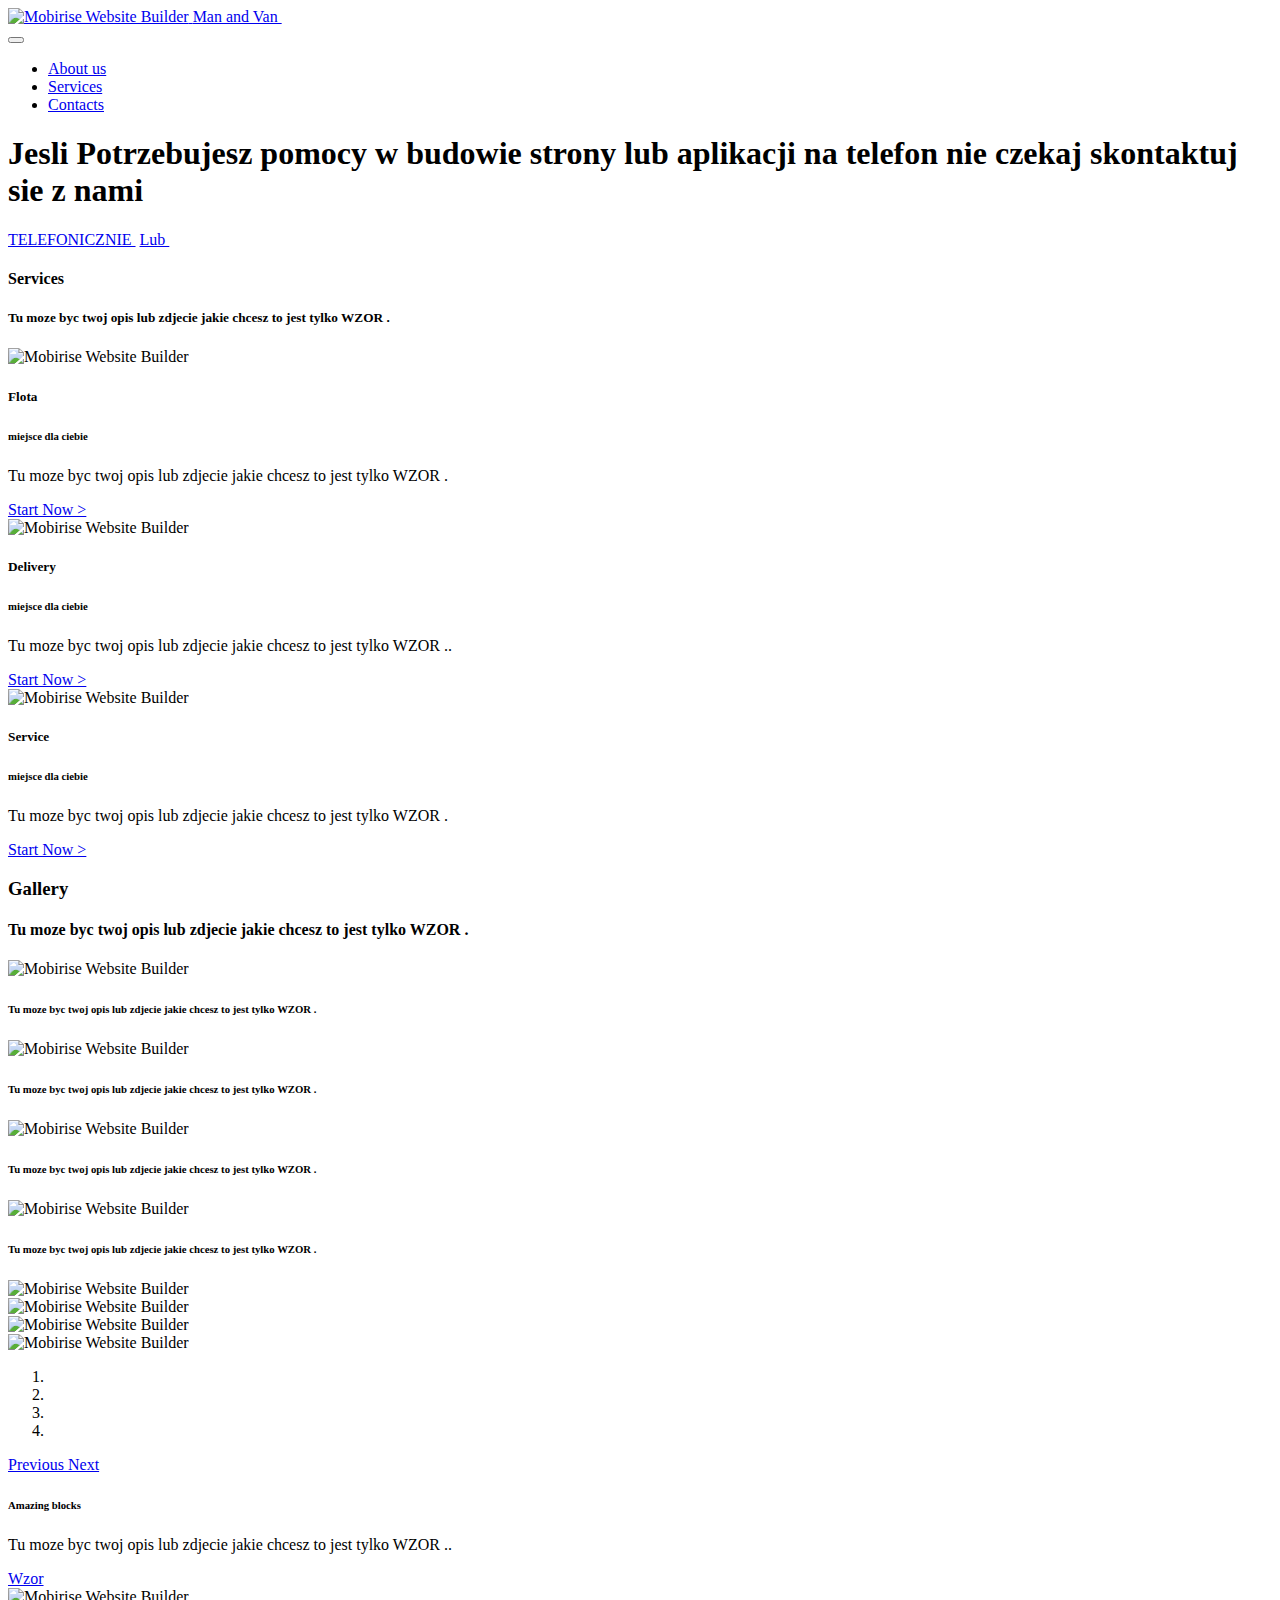
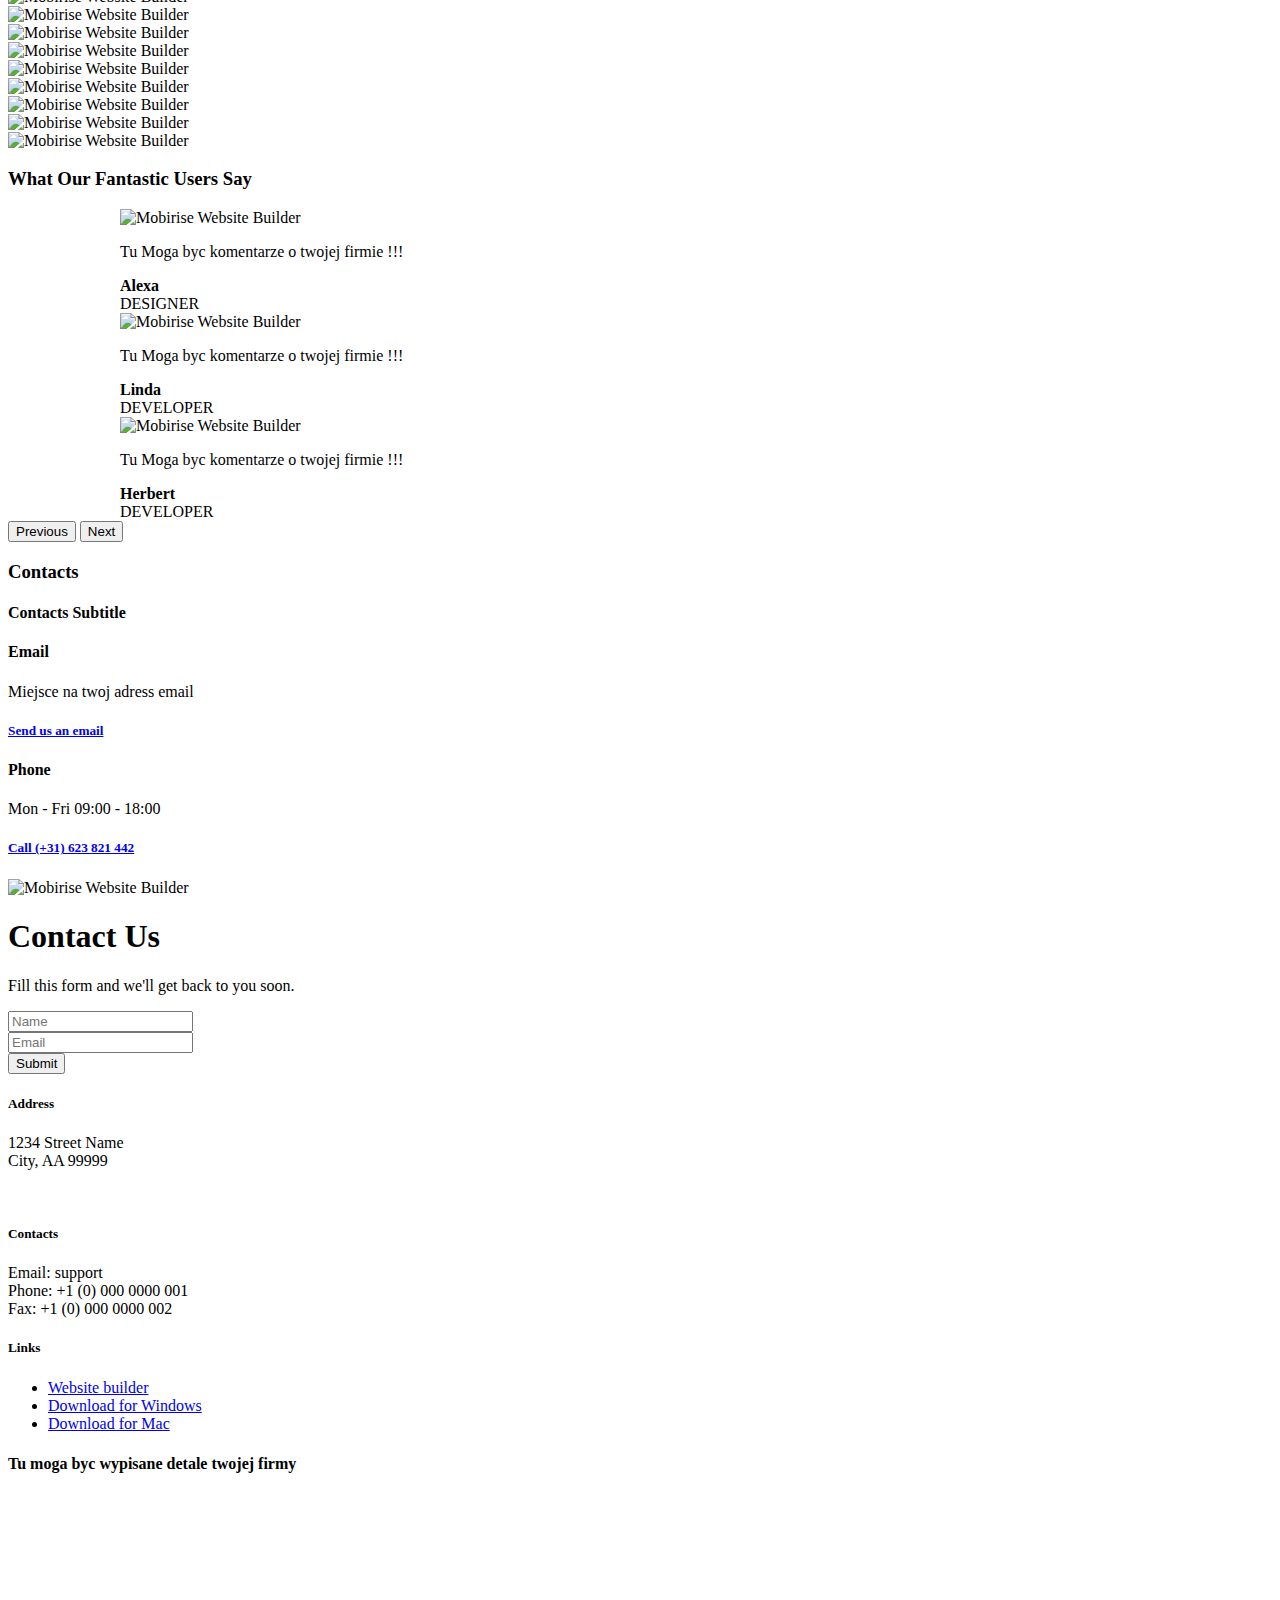
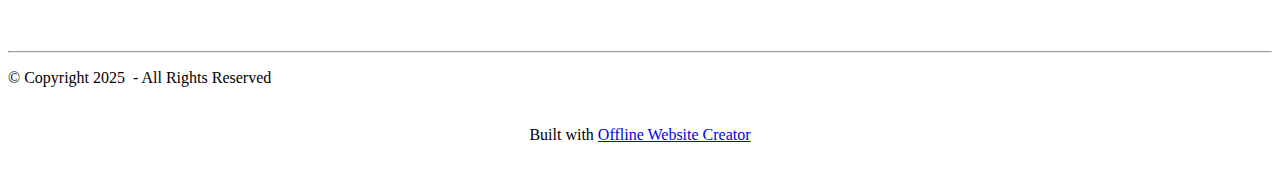
==== index.html @ 04fb3c97 "Add files via upload" ====
<!DOCTYPE html>
<html  >
<head>
  <!-- Site made with Mobirise Website Builder v5.7.12, https://mobirise.com -->
  <meta charset="UTF-8">
  <meta http-equiv="X-UA-Compatible" content="IE=edge">
  <meta name="generator" content="Mobirise v5.7.12, mobirise.com">
  <meta name="viewport" content="width=device-width, initial-scale=1, minimum-scale=1">
  <link rel="shortcut icon" href="assets/images/facet-z-wozkiem-i-boxami.png" type="image/x-icon">
  <meta name="description" content="">
  
  
  <title>Home</title>
  <link rel="stylesheet" href="assets/web/assets/mobirise-icons2/mobirise2.css">
  <link rel="stylesheet" href="assets/bootstrap/css/bootstrap.min.css">
  <link rel="stylesheet" href="assets/bootstrap/css/bootstrap-grid.min.css">
  <link rel="stylesheet" href="assets/bootstrap/css/bootstrap-reboot.min.css">
  <link rel="stylesheet" href="assets/parallax/jarallax.css">
  <link rel="stylesheet" href="assets/dropdown/css/style.css">
  <link rel="stylesheet" href="assets/socicon/css/styles.css">
  <link rel="stylesheet" href="assets/theme/css/style.css">
  <link rel="preload" href="https://fonts.googleapis.com/css2?family=Jost:ital,wght@0,400;0,700;1,400;1,700&display=swap&display=swap" as="style" onload="this.onload=null;this.rel='stylesheet'">
  <noscript><link rel="stylesheet" href="https://fonts.googleapis.com/css2?family=Jost:ital,wght@0,400;0,700;1,400;1,700&display=swap&display=swap"></noscript>
  <link rel="preload" as="style" href="assets/mobirise/css/mbr-additional.css"><link rel="stylesheet" href="assets/mobirise/css/mbr-additional.css" type="text/css">

  
  
  
</head>
<body>
  
  <section data-bs-version="5.1" class="menu menu1 cid-twfiZCXdel" once="menu" id="menu1-0">
    

    <nav class="navbar navbar-dropdown navbar-fixed-top navbar-expand-lg">
        <div class="container">
            <div class="navbar-brand">
                <span class="navbar-logo">
                    <a href="https://mobiri.se">
                        <img src="assets/images/facet-z-wozkiem-i-boxami.png" alt="Mobirise Website Builder" style="height: 3rem;">
                    </a>
                </span>
                <span class="navbar-caption-wrap"><a class="navbar-caption text-black display-7" href="https://mobiri.se">Man and Van&nbsp;</a></span>
            </div>
            <button class="navbar-toggler" type="button" data-toggle="collapse" data-bs-toggle="collapse" data-target="#navbarSupportedContent" data-bs-target="#navbarSupportedContent" aria-controls="navbarNavAltMarkup" aria-expanded="false" aria-label="Toggle navigation">
                <div class="hamburger">
                    <span></span>
                    <span></span>
                    <span></span>
                    <span></span>
                </div>
            </button>
            <div class="collapse navbar-collapse" id="navbarSupportedContent">
                <ul class="navbar-nav nav-dropdown nav-right" data-app-modern-menu="true"><li class="nav-item"><a class="nav-link link text-black text-primary display-4" href="index.html#contacts1-a">
                            About us</a></li>
                    <li class="nav-item"><a class="nav-link link text-black text-primary display-4" href="index.html#contacts1-a">
                            Services</a></li>
                    <li class="nav-item"><a class="nav-link link text-black text-primary display-4" href="index.html#contacts1-a">Contacts</a>
                    </li></ul>
                
                
            </div>
        </div>
    </nav>
</section>

<section data-bs-version="5.1" class="header1 cid-twfjs2cksK mbr-fullscreen mbr-parallax-background" id="header1-2">

    

    
    <div class="mbr-overlay" style="opacity: 0; background-color: rgb(250, 250, 250);"></div>

    <div class="container-fluid">
        <div class="row">
            <div class="col-12 col-lg-6">
                <h1 class="mbr-section-title mbr-fonts-style mb-3 display-1"><strong>Jesli Potrzebujesz pomocy w budowie strony lub aplikacji na telefon nie czekaj skontaktuj sie z nami&nbsp;</strong></h1>
                
                
                <div class="mbr-section-btn mt-3"><a class="btn btn-secondary display-4" href="tel:+31623821442"><span class="socicon socicon-viber mbr-iconfont mbr-iconfont-btn"></span>TELEFONICZNIE&nbsp;</a> <a class="btn btn-secondary display-4" href="https://wa.me/31623821442"><span class="socicon socicon-whatsapp mbr-iconfont mbr-iconfont-btn"></span>Lub&nbsp;</a></div>
            </div>
        </div>
    </div>
</section>

<section data-bs-version="5.1" class="features4 cid-twfFMmiEht" id="features4-3">
    
    <div class="mbr-overlay"></div>
    <div class="container">
        <div class="mbr-section-head">
            <h4 class="mbr-section-title mbr-fonts-style align-center mb-0 display-2">
                <strong>Services</strong></h4>
            <h5 class="mbr-section-subtitle mbr-fonts-style align-center mb-0 mt-2 display-5">Tu moze byc twoj opis lub zdjecie jakie chcesz to jest tylko WZOR .</h5>
        </div>
        <div class="row mt-4">
            <div class="item features-image сol-12 col-md-6 col-lg-4">
                <div class="item-wrapper">
                    <div class="item-img">
                        <img src="assets/images/4-vany.jpg" alt="Mobirise Website Builder" title="">
                    </div>
                    <div class="item-content">
                        <h5 class="item-title mbr-fonts-style display-5"><strong>Flota</strong></h5>
                        <h6 class="item-subtitle mbr-fonts-style mt-1 display-7">miejsce dla ciebie</h6>
                        <p class="mbr-text mbr-fonts-style mt-3 display-7">Tu moze byc twoj opis lub zdjecie jakie chcesz to jest tylko WZOR .</p>
                    </div>
                    <div class="mbr-section-btn item-footer mt-2"><a href="index.html#contacts1-a" class="btn item-btn btn-black display-7" target="_blank">Start Now
                            &gt;</a></div>
                </div>
            </div>
            <div class="item features-image сol-12 col-md-6 col-lg-4">
                <div class="item-wrapper">
                    <div class="item-img">
                        <img src="assets/images/dostarczenie-paczki-do-rak.jpg" alt="Mobirise Website Builder" title="">
                    </div>
                    <div class="item-content">
                        <h5 class="item-title mbr-fonts-style display-5"><strong>Delivery</strong></h5>
                        <h6 class="item-subtitle mbr-fonts-style mt-1 display-7">
                            miejsce dla ciebie&nbsp;</h6>
                        <p class="mbr-text mbr-fonts-style mt-3 display-7">Tu moze byc twoj opis lub zdjecie jakie chcesz to jest tylko WZOR ..</p>
                    </div>
                    <div class="mbr-section-btn item-footer mt-2"><a href="index.html#contacts1-a" class="btn item-btn btn-black display-7" target="_blank">Start Now
                            &gt;</a></div>
                </div>
            </div>
            <div class="item features-image сol-12 col-md-6 col-lg-4">
                <div class="item-wrapper">
                    <div class="item-img">
                        <img src="assets/images/rozladunek-na-paleciaka.jpg" alt="Mobirise Website Builder" title="">
                    </div>
                    <div class="item-content">
                        <h5 class="item-title mbr-fonts-style display-5"><strong>Service</strong></h5>
                        <h6 class="item-subtitle mbr-fonts-style mt-1 display-7">miejsce dla ciebie</h6>
                        <p class="mbr-text mbr-fonts-style mt-3 display-7">Tu moze byc twoj opis lub zdjecie jakie chcesz to jest tylko WZOR .<br></p>
                    </div>
                    <div class="mbr-section-btn item-footer mt-2"><a href="index.html#contacts1-a" class="btn item-btn btn-black display-7" target="_blank">Start Now
                            &gt;</a></div>
                </div>
            </div>

        </div>
    </div>
</section>

<section data-bs-version="5.1" class="gallery5 mbr-gallery cid-twfGd9uKqT" id="gallery5-5">
    

    
    

    <div class="container-fluid">
        <div class="mbr-section-head">
            <h3 class="mbr-section-title mbr-fonts-style align-center m-0 display-2"><strong>Gallery&nbsp;</strong></h3>
            <h4 class="mbr-section-subtitle mbr-fonts-style align-center mb-0 mt-2 display-5">Tu moze byc twoj opis lub zdjecie jakie chcesz to jest tylko WZOR .</h4>
        </div>
        <div class="row mbr-gallery mt-4">
            <div class="col-12 col-md-6 col-lg-3 item gallery-image">
                <div class="item-wrapper" data-toggle="modal" data-bs-toggle="modal" data-target="#twfSeQdJFj-modal" data-bs-target="#twfSeQdJFj-modal">
                    <img class="w-100" src="assets/images/otwarty-van-z-paczkami-kolo-magazynu.jpg" alt="Mobirise Website Builder" data-slide-to="0" data-bs-slide-to="0" data-target="#lb-twfSeQdJFj" data-bs-target="#lb-twfSeQdJFj">
                    <div class="icon-wrapper">
                        <span class="mobi-mbri mobi-mbri-search mbr-iconfont mbr-iconfont-btn"></span>
                    </div>
                </div>
                <h6 class="mbr-item-subtitle mbr-fonts-style align-center mb-2 mt-2 display-7">Tu moze byc twoj opis lub zdjecie jakie chcesz to jest tylko WZOR .</h6>
            </div>
            <div class="col-12 col-md-6 col-lg-3 item gallery-image">
                <div class="item-wrapper" data-toggle="modal" data-bs-toggle="modal" data-target="#twfSeQdJFj-modal" data-bs-target="#twfSeQdJFj-modal">
                    <img class="w-100" src="assets/images/otwarty-van-z-paczkami-kolo-magazynu-2.jpg" alt="Mobirise Website Builder" data-slide-to="1" data-bs-slide-to="1" data-target="#lb-twfSeQdJFj" data-bs-target="#lb-twfSeQdJFj">
                    <div class="icon-wrapper">
                        <span class="mobi-mbri mobi-mbri-search mbr-iconfont mbr-iconfont-btn"></span>
                    </div>
                </div>
                <h6 class="mbr-item-subtitle mbr-fonts-style align-center mb-2 mt-2 display-7">Tu moze byc twoj opis lub zdjecie jakie chcesz to jest tylko WZOR .</h6>
            </div>
            <div class="col-12 col-md-6 col-lg-3 item gallery-image">
                <div class="item-wrapper" data-toggle="modal" data-bs-toggle="modal" data-target="#twfSeQdJFj-modal" data-bs-target="#twfSeQdJFj-modal">
                    <img class="w-100" src="assets/images/wyladunek-sofy.jpg" alt="Mobirise Website Builder" data-slide-to="2" data-bs-slide-to="2" data-target="#lb-twfSeQdJFj" data-bs-target="#lb-twfSeQdJFj">
                    <div class="icon-wrapper">
                        <span class="mobi-mbri mobi-mbri-search mbr-iconfont mbr-iconfont-btn"></span>
                    </div>
                </div>
                <h6 class="mbr-item-subtitle mbr-fonts-style align-center mb-2 mt-2 display-7">Tu moze byc twoj opis lub zdjecie jakie chcesz to jest tylko WZOR .</h6>
            </div>
            <div class="col-12 col-md-6 col-lg-3 item gallery-image">
                <div class="item-wrapper" data-toggle="modal" data-bs-toggle="modal" data-target="#twfSeQdJFj-modal" data-bs-target="#twfSeQdJFj-modal">
                    <img class="w-100" src="assets/images/dostarczenie-paczki-do-rak.jpg" alt="Mobirise Website Builder" data-slide-to="3" data-bs-slide-to="3" data-target="#lb-twfSeQdJFj" data-bs-target="#lb-twfSeQdJFj">
                    <div class="icon-wrapper">
                        <span class="mobi-mbri mobi-mbri-search mbr-iconfont mbr-iconfont-btn"></span>
                    </div>
                </div>
                <h6 class="mbr-item-subtitle mbr-fonts-style align-center mb-2 mt-2 display-7">Tu moze byc twoj opis lub zdjecie jakie chcesz to jest tylko WZOR .</h6>
            </div>
        </div>

        <div class="modal mbr-slider" tabindex="-1" role="dialog" aria-hidden="true" id="twfSeQdJFj-modal">
            <div class="modal-dialog" role="document">
                <div class="modal-content">
                    <div class="modal-body">
                        <div class="carousel slide" id="lb-twfSeQdJFj" data-interval="5000" data-bs-interval="5000">
                            <div class="carousel-inner">
                                <div class="carousel-item active">
                                    <img class="d-block w-100" src="assets/images/otwarty-van-z-paczkami-kolo-magazynu.jpg" alt="Mobirise Website Builder">
                                </div>
                                <div class="carousel-item">
                                    <img class="d-block w-100" src="assets/images/otwarty-van-z-paczkami-kolo-magazynu-2.jpg" alt="Mobirise Website Builder">
                                </div>
                                <div class="carousel-item">
                                    <img class="d-block w-100" src="assets/images/wyladunek-sofy.jpg" alt="Mobirise Website Builder">
                                </div>
                                <div class="carousel-item">
                                    <img class="d-block w-100" src="assets/images/dostarczenie-paczki-do-rak.jpg" alt="Mobirise Website Builder">
                                </div>
                            </div>
                            <ol class="carousel-indicators">
                                <li data-slide-to="0" data-bs-slide-to="0" class="active" data-target="#lb-twfSeQdJFj" data-bs-target="#lb-twfSeQdJFj"></li>
                                <li data-slide-to="1" data-bs-slide-to="1" data-target="#lb-twfSeQdJFj" data-bs-target="#lb-twfSeQdJFj"></li>
                                <li data-slide-to="2" data-bs-slide-to="2" data-target="#lb-twfSeQdJFj" data-bs-target="#lb-twfSeQdJFj"></li>
                                <li data-slide-to="3" data-bs-slide-to="3" data-target="#lb-twfSeQdJFj" data-bs-target="#lb-twfSeQdJFj"></li>
                            </ol>
                            <a role="button" href="" class="close" data-dismiss="modal" data-bs-dismiss="modal" aria-label="Close">
                            </a>
                            <a class="carousel-control-prev carousel-control" role="button" data-slide="prev" data-bs-slide="prev" href="#lb-twfSeQdJFj">
                                <span class="mobi-mbri mobi-mbri-arrow-prev" aria-hidden="true"></span>
                                <span class="sr-only visually-hidden">Previous</span>
                            </a>
                            <a class="carousel-control-next carousel-control" role="button" data-slide="next" data-bs-slide="next" href="#lb-twfSeQdJFj">
                                <span class="mobi-mbri mobi-mbri-arrow-next" aria-hidden="true"></span>
                                <span class="sr-only visually-hidden">Next</span>
                            </a>
                        </div>
                    </div>
                </div>
            </div>
        </div>
    </div>
</section>

<section data-bs-version="5.1" class="features15 cid-twfFRcAMV0" id="features16-4">

    

    
    
    <div class="container">
        <div class="content-wrapper">
            <div class="row align-items-center">
                <div class="col-12 col-lg">
                    <div class="text-wrapper">
                        <h6 class="card-title mbr-fonts-style display-2">
                            <strong>Amazing blocks</strong>
                        </h6>
                        <p class="mbr-text mbr-fonts-style mb-4 display-4">
                            Tu moze byc twoj opis lub zdjecie jakie chcesz to jest tylko WZOR ..</p>
                        <div class="mbr-section-btn mt-3"><a class="btn btn-warning display-4" href="index.html#contacts1-a">Wzor</a></div>
                    </div>
                </div>
                <div class="col-12 col-lg-6">
                    <div class="image-wrapper">
                        <img src="assets/images/sprinter-rozmyty-w-miescie.jpg" alt="Mobirise Website Builder">
                    </div>
                </div>
            </div>
        </div>
    </div>
</section>

<section data-bs-version="5.1" class="clients1 cid-twfGldMhqk" id="clients1-7">
    
    <div class="images-container container">
        <div class="mbr-section-head">
            
            
            
        </div>
        <div class="row justify-content-center mt-4">
            <div class="col-md-3 card">
                <img src="assets/images/1.png" alt="Mobirise Website Builder">
            </div>
            <div class="col-md-3 card">
                <img src="assets/images/2.png" alt="Mobirise Website Builder">
            </div>
            <div class="col-md-3 card">
                <img src="assets/images/3.png" alt="Mobirise Website Builder">
            </div>
            <div class="col-md-3 card">
                <img src="assets/images/4.png" alt="Mobirise Website Builder">
            </div>
            <div class="col-md-3 card">
                <img src="assets/images/2.png" alt="Mobirise Website Builder">
            </div>
            <div class="col-md-3 card">
                <img src="assets/images/3.png" alt="Mobirise Website Builder">
            </div>
            <div class="col-md-3 card">
                <img src="assets/images/4.png" alt="Mobirise Website Builder">
            </div>
            <div class="col-md-3 card">
                <img src="assets/images/5.png" alt="Mobirise Website Builder">
            </div>
        </div>
    </div>
</section>

<section data-bs-version="5.1" class="people5 mbr-embla cid-twfGj9cIYi" id="people5-6">

    

    
    

    <div class="position-relative text-center">
        <h3 class="mb-4 mbr-fonts-style display-2">
            <strong>What Our Fantastic Users Say</strong>
        </h3>

        <div class="embla" data-skip-snaps="true" data-align="center" data-auto-play-interval="5" data-draggable="true">
            <div class="embla__viewport container-fluid">
                <div class="embla__container">
                    <div class="embla__slide slider-image item" style="margin-left: 7rem; margin-right: 7rem;">
                        <div class="user">
                            <div class="user_image">
                                <div class="item-wrapper position-relative">
                                    <img src="assets/images/team3.jpg" alt="Mobirise Website Builder">
                                </div>
                            </div>
                            <div class="user_text mb-4">
                                <p class="mbr-fonts-style display-7">Tu Moga byc komentarze o twojej firmie !!!&nbsp;</p>
                            </div>
                            <div class="user_name mbr-fonts-style mb-2 display-7">
                                <strong>Alexa</strong>
                            </div>
                            <div class="user_desk mbr-fonts-style display-7">
                                DESIGNER
                            </div>
                        </div>
                    </div>
                    <div class="embla__slide slider-image item" style="margin-left: 7rem; margin-right: 7rem;">
                        <div class="user">
                            <div class="user_image">
                                <div class="item-wrapper position-relative">
                                    <img src="assets/images/team2.jpg" alt="Mobirise Website Builder">
                                </div>
                            </div>
                            <div class="user_text mb-4">
                                <p class="mbr-fonts-style display-7">
                                    Tu Moga byc komentarze o twojej firmie !!!
                                </p>
                            </div>
                            <div class="user_name mbr-fonts-style mb-2 display-7">
                                <strong>Linda</strong>
                            </div>
                            <div class="user_desk mbr-fonts-style display-7">
                                DEVELOPER
                            </div>
                        </div>
                    </div>
                    <div class="embla__slide slider-image item" style="margin-left: 7rem; margin-right: 7rem;">
                        <div class="user">
                            <div class="user_image">
                                <div class="item-wrapper position-relative">
                                    <img src="assets/images/team1.jpg" alt="Mobirise Website Builder">
                                </div>
                            </div>
                            <div class="user_text mb-4">
                                <p class="mbr-fonts-style display-7">
                                    Tu Moga byc komentarze o twojej firmie !!!
                                </p>
                            </div>
                            <div class="user_name mbr-fonts-style mb-2 display-7">
                                <strong>Herbert</strong>
                            </div>
                            <div class="user_desk mbr-fonts-style display-7">
                                DEVELOPER
                            </div>
                        </div>
                    </div>
                </div>
            </div>
            <button class="embla__button embla__button--prev">
                <span class="mobi-mbri mobi-mbri-arrow-prev mbr-iconfont" aria-hidden="true"></span>
                <span class="sr-only visually-hidden visually-hidden">Previous</span>
            </button>
            <button class="embla__button embla__button--next">
                <span class="mobi-mbri mobi-mbri-arrow-next mbr-iconfont" aria-hidden="true"></span>
                <span class="sr-only visually-hidden visually-hidden">Next</span>
            </button>
        </div>
    </div>
</section>

<section data-bs-version="5.1" class="contacts1 cid-twfGC4MImz" id="contacts1-a">

    

    
    
    <div class="container">
        <div class="mbr-section-head">
            <h3 class="mbr-section-title mbr-fonts-style align-center mb-0 display-2">
                <strong>Contacts</strong>
            </h3>
            <h4 class="mbr-section-subtitle mbr-fonts-style align-center mb-0 mt-2 display-5">
                Contacts Subtitle
            </h4>
        </div>
        <div class="row justify-content-center mt-4">
            <div class="card col-12 col-lg-6">
                <div class="card-wrapper">
                    <div class="card-box align-center">
                        <div class="image-wrapper">
                            <span class="mbr-iconfont mobi-mbri-letter mobi-mbri"></span>
                        </div>
                        <h4 class="card-title mbr-fonts-style mb-2 display-2">
                            <strong>Email</strong>
                        </h4>
                        <p class="mbr-text mbr-fonts-style mb-2 display-4">Miejsce na twoj adress email&nbsp;</p>
                        <h5 class="link mbr-fonts-style display-7"><a href="mailto:aktone@poczta.fm" class="text-primary">Send us an
                                email</a>
                        </h5>
                    </div>
                </div>
            </div>
            <div class="card col-12 col-lg-6">
                <div class="card-wrapper">
                    <div class="card-box align-center">
                        <div class="image-wrapper">
                            <span class="mbr-iconfont mobi-mbri-mobile-2 mobi-mbri"></span>
                        </div>
                        <h4 class="card-title mbr-fonts-style align-center mb-2 display-2">
                            <strong>Phone</strong>
                        </h4>
                        <p class="mbr-text mbr-fonts-style mb-2 display-4">
                            Mon - Fri 09:00 - 18:00</p>
                        <h5 class="link mbr-black mbr-fonts-style display-7">
                            <a href="tel:+12345678910" class="text-primary">Call (+31) 623 821 442</a></h5>
                    </div>
                </div>
            </div>
        </div>
    </div>
</section>

<section data-bs-version="5.1" class="form3 cid-twfGKyiHZ5" id="form3-c">

    

    

    <div class="container-fluid">
        <div class="row justify-content-center">
            <div class="col-lg-7 col-12">
                <div class="image-wrapper">
                    <img class="w-100" src="assets/images/deal.jpg" alt="Mobirise Website Builder">
                </div>
            </div>
            <div class="col-lg-3 offset-lg-1 mbr-form" data-form-type="formoid">
                <form action="https://mobirise.eu/" method="POST" class="mbr-form form-with-styler" data-form-title="Form Name"><input type="hidden" name="email" data-form-email="true" value="5UWzPcBP24b8Ou2cBtz9YV/w9tDZNeToMRqPASiaLyA5r10EmU5Zp0rQwFI2UThSh1EJcjm3uBvjCu9i3UXmWMUWDhxN7q0c3rnufVZuz3ksRvj7rt4Lpfb3hJrjiGLZ">
                    <div class="row">
                        <div hidden="hidden" data-form-alert="" class="alert alert-success col-12">Thanks for filling out the form!</div>
                        <div hidden="hidden" data-form-alert-danger="" class="alert alert-danger col-12">
                            Oops...! some problem!
                        </div>
                    </div>
                    <div class="dragArea row">
                        <div class="col-lg-12 col-md-12 col-sm-12">
                            <h1 class="mbr-section-title mb-4 display-2">
                                <strong>Contact Us</strong>
                            </h1>
                        </div>
                        <div class="col-lg-12 col-md-12 col-sm-12">
                            <p class="mbr-text mbr-fonts-style mb-4 display-7">Fill this form and we'll get back to you
                                soon.</p>
                        </div>
                        <div data-for="name" class="col-lg-12 col-md col-sm-12 form-group mb-3">
                            <input type="text" name="name" placeholder="Name" data-form-field="name" class="form-control" value="" id="name-form3-c">
                        </div>
                        <div class="col-lg-12 col-md col-sm-12 form-group mb-3" data-for="email">
                            <input type="email" name="email" placeholder="Email" data-form-field="email" class="form-control" value="" id="email-form3-c">
                        </div>
                        <div class="col-md-auto col-12 mbr-section-btn"><button type="submit" class="btn btn-black display-4">Submit</button></div>
                    </div>
                </form>
            </div>
            <div class="offset-lg-1"></div>
        </div>
    </div>
</section>

<section data-bs-version="5.1" class="footer6 cid-twfGDroxyE" once="footers" id="footer6-b">

    

    

    <div class="container">
        <div class="row content mbr-white">
            <div class="col-12 col-md-3 mbr-fonts-style display-7">
                <h5 class="mbr-section-subtitle mbr-fonts-style mb-2 display-7">
                    <strong>Address</strong>
                </h5>
                <p class="mbr-text mbr-fonts-style display-7">
                    1234 Street Name <br>
                    City, AA 99999
                </p> <br>
                <h5 class="mbr-section-subtitle mbr-fonts-style mb-2 mt-4 display-7">
                    <strong>Contacts</strong>
                </h5>
                <p class="mbr-text mbr-fonts-style mb-4 display-7">
                    Email: support<br>
                    Phone: +1 (0) 000 0000 001 <br>
                    Fax: +1 (0) 000 0000 002
                </p>
            </div>
            <div class="col-12 col-md-3 mbr-fonts-style display-7">
                <h5 class="mbr-section-subtitle mbr-fonts-style mb-2 display-7">
                    <strong>Links</strong>
                </h5>
                <ul class="list mbr-fonts-style mb-4 display-4">
                    <li class="mbr-text item-wrap">
                        <a class="text-primary" href="index.html#contacts1-a">Website builder</a>
                    </li>
                    <li class="mbr-text item-wrap">
                        <a class="text-primary" href="index.html#contacts1-a">Download for Windows</a>
                    </li>
                    <li class="mbr-text item-wrap">
                        <a class="text-primary" href="index.html#contacts1-a">Download for Mac</a>
                    </li>
                </ul>
                <h5 class="mbr-section-subtitle mbr-fonts-style mb-2 mt-5 display-7"></h5>
                <p class="mbr-text mbr-fonts-style mb-4 display-7"><strong>Tu moga byc wypisane detale twojej firmy&nbsp;</strong></p>
            </div>
            <div class="col-12 col-md-6">
                <div class="google-map"><iframe frameborder="0" style="border:0" src="https://www.google.com/maps/embed/v1/place?key=AIzaSyDk89J4FSunMF33ruMVWJaJht_Ro0kvoXs&amp;q=350 5th Ave, New York, NY 10118" allowfullscreen=""></iframe></div>
            </div>
            <div class="col-md-6">
                <div class="social-list align-left">
                    <div class="soc-item">
                        <a href="https://twitter.com/mobirise" target="_blank">
                            <span class="socicon-twitter socicon mbr-iconfont mbr-iconfont-social"></span>
                        </a>
                    </div>
                    <div class="soc-item">
                        <a href="https://www.facebook.com/pages/Mobirise/1616226671953247" target="_blank">
                            <span class="socicon-facebook socicon mbr-iconfont mbr-iconfont-social"></span>
                        </a>
                    </div>
                    <div class="soc-item">
                        <a href="https://www.youtube.com/c/mobirise" target="_blank">
                            <span class="socicon-youtube socicon mbr-iconfont mbr-iconfont-social"></span>
                        </a>
                    </div>
                    <div class="soc-item">
                        <a href="https://instagram.com/mobirise" target="_blank">
                            <span class="socicon-instagram socicon mbr-iconfont mbr-iconfont-social"></span>
                        </a>
                    </div>
                    <div class="soc-item">
                        <a href="https://plus.google.com/u/0/+Mobirise" target="_blank">
                            <span class="socicon-googleplus socicon mbr-iconfont mbr-iconfont-social"></span>
                        </a>
                    </div>
                    <div class="soc-item">
                        <a href="https://www.behance.net/Mobirise" target="_blank">
                            <span class="socicon-behance socicon mbr-iconfont mbr-iconfont-social"></span>
                        </a>
                    </div>
                </div>
            </div>
        </div>
        <div class="footer-lower">
            <div class="media-container-row">
                <div class="col-sm-12">
                    <hr>
                </div>
            </div>
            <div class="col-sm-12 copyright pl-0">
                <p class="mbr-text mbr-fonts-style mbr-white display-7">
                    © Copyright 2025&nbsp; - All Rights Reserved
                </p>
            </div>
        </div>
    </div>
</section><section class="display-7" style="padding: 0;align-items: center;justify-content: center;flex-wrap: wrap;    align-content: center;display: flex;position: relative;height: 4rem;"><a href="https://mobiri.se/2953950" style="flex: 1 1;height: 4rem;position: absolute;width: 100%;z-index: 1;"><img alt="" style="height: 4rem;" src="[data-uri]"></a><p style="margin: 0;text-align: center;" class="display-7">Built with &#8204;</p><a style="z-index:1" href="https://mobirise.com/offline-website-builder.html">Offline Website Creator</a></section><script src="assets/bootstrap/js/bootstrap.bundle.min.js"></script>  <script src="assets/parallax/jarallax.js"></script>  <script src="assets/smoothscroll/smooth-scroll.js"></script>  <script src="assets/ytplayer/index.js"></script>  <script src="assets/dropdown/js/navbar-dropdown.js"></script>  <script src="assets/embla/embla.min.js"></script>  <script src="assets/embla/script.js"></script>  <script src="assets/theme/js/script.js"></script>  <script src="assets/formoid/formoid.min.js"></script>  
  
  
</body>
</html>
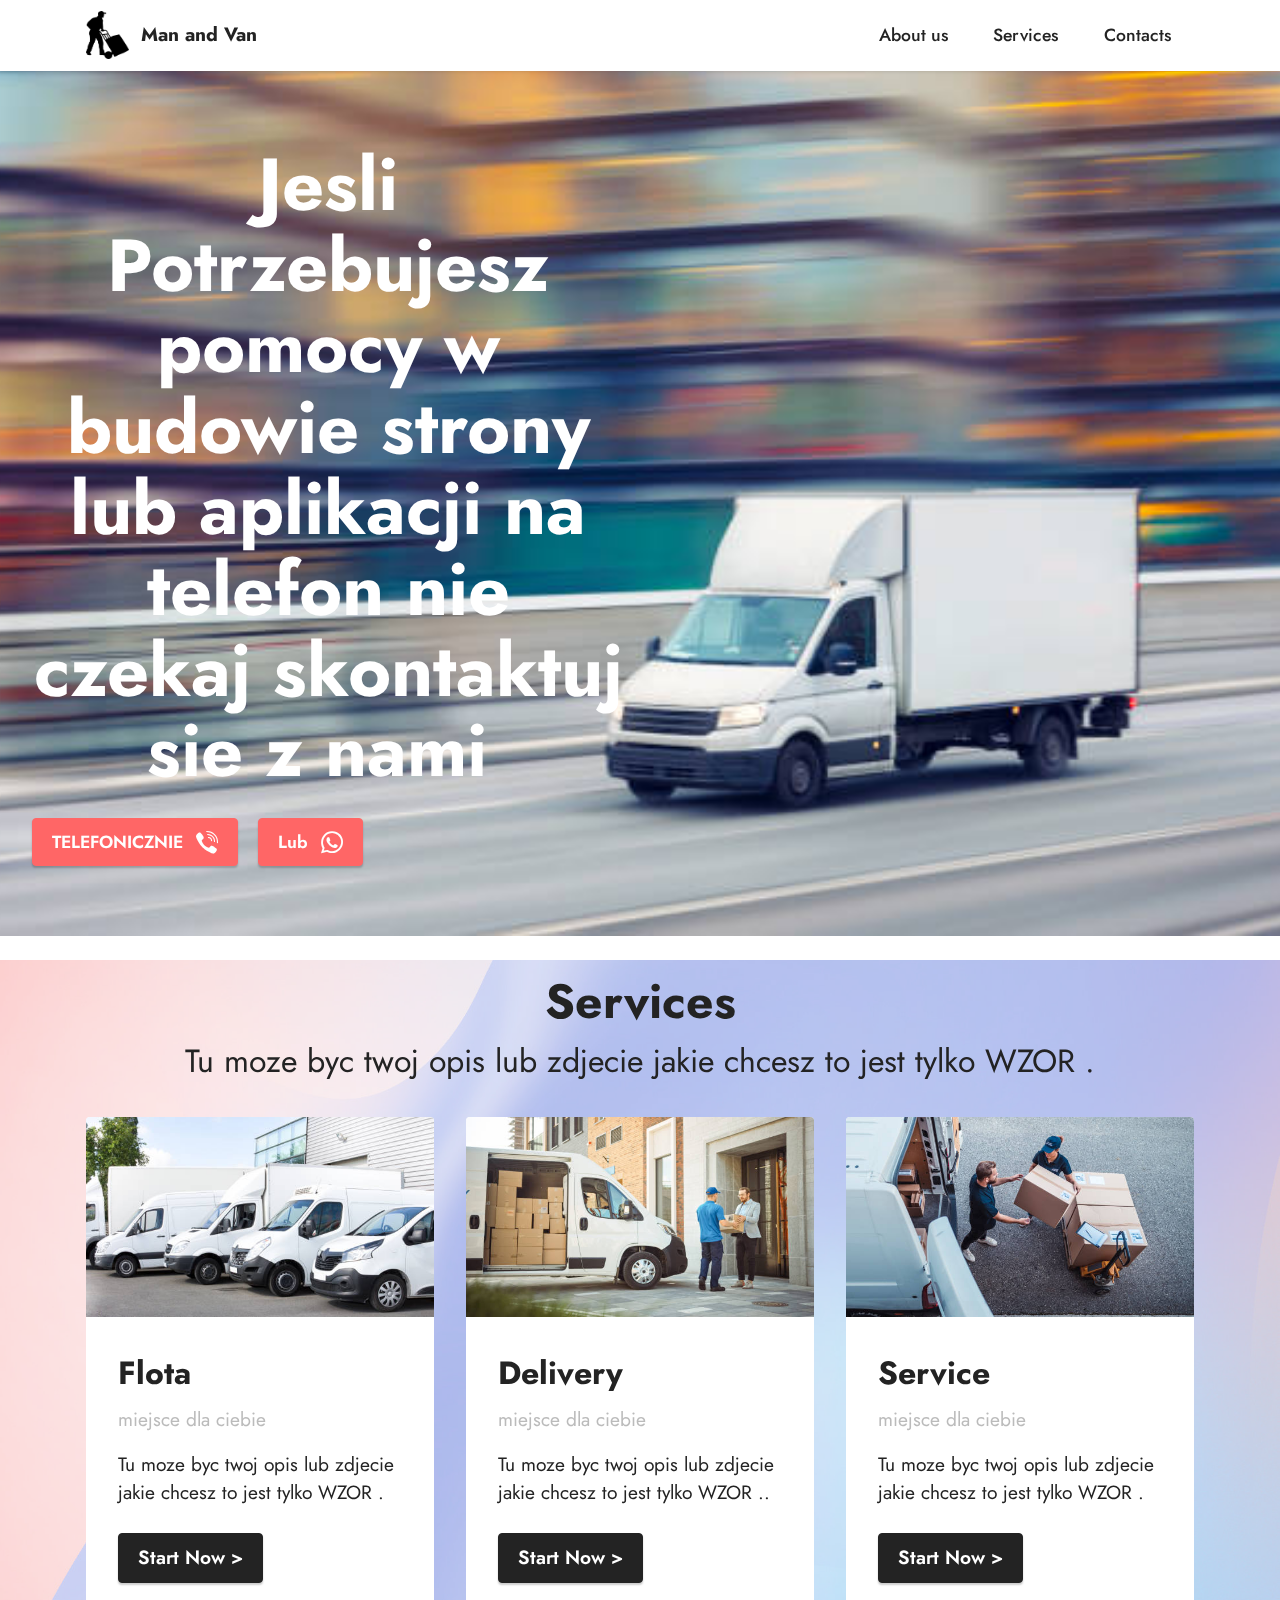
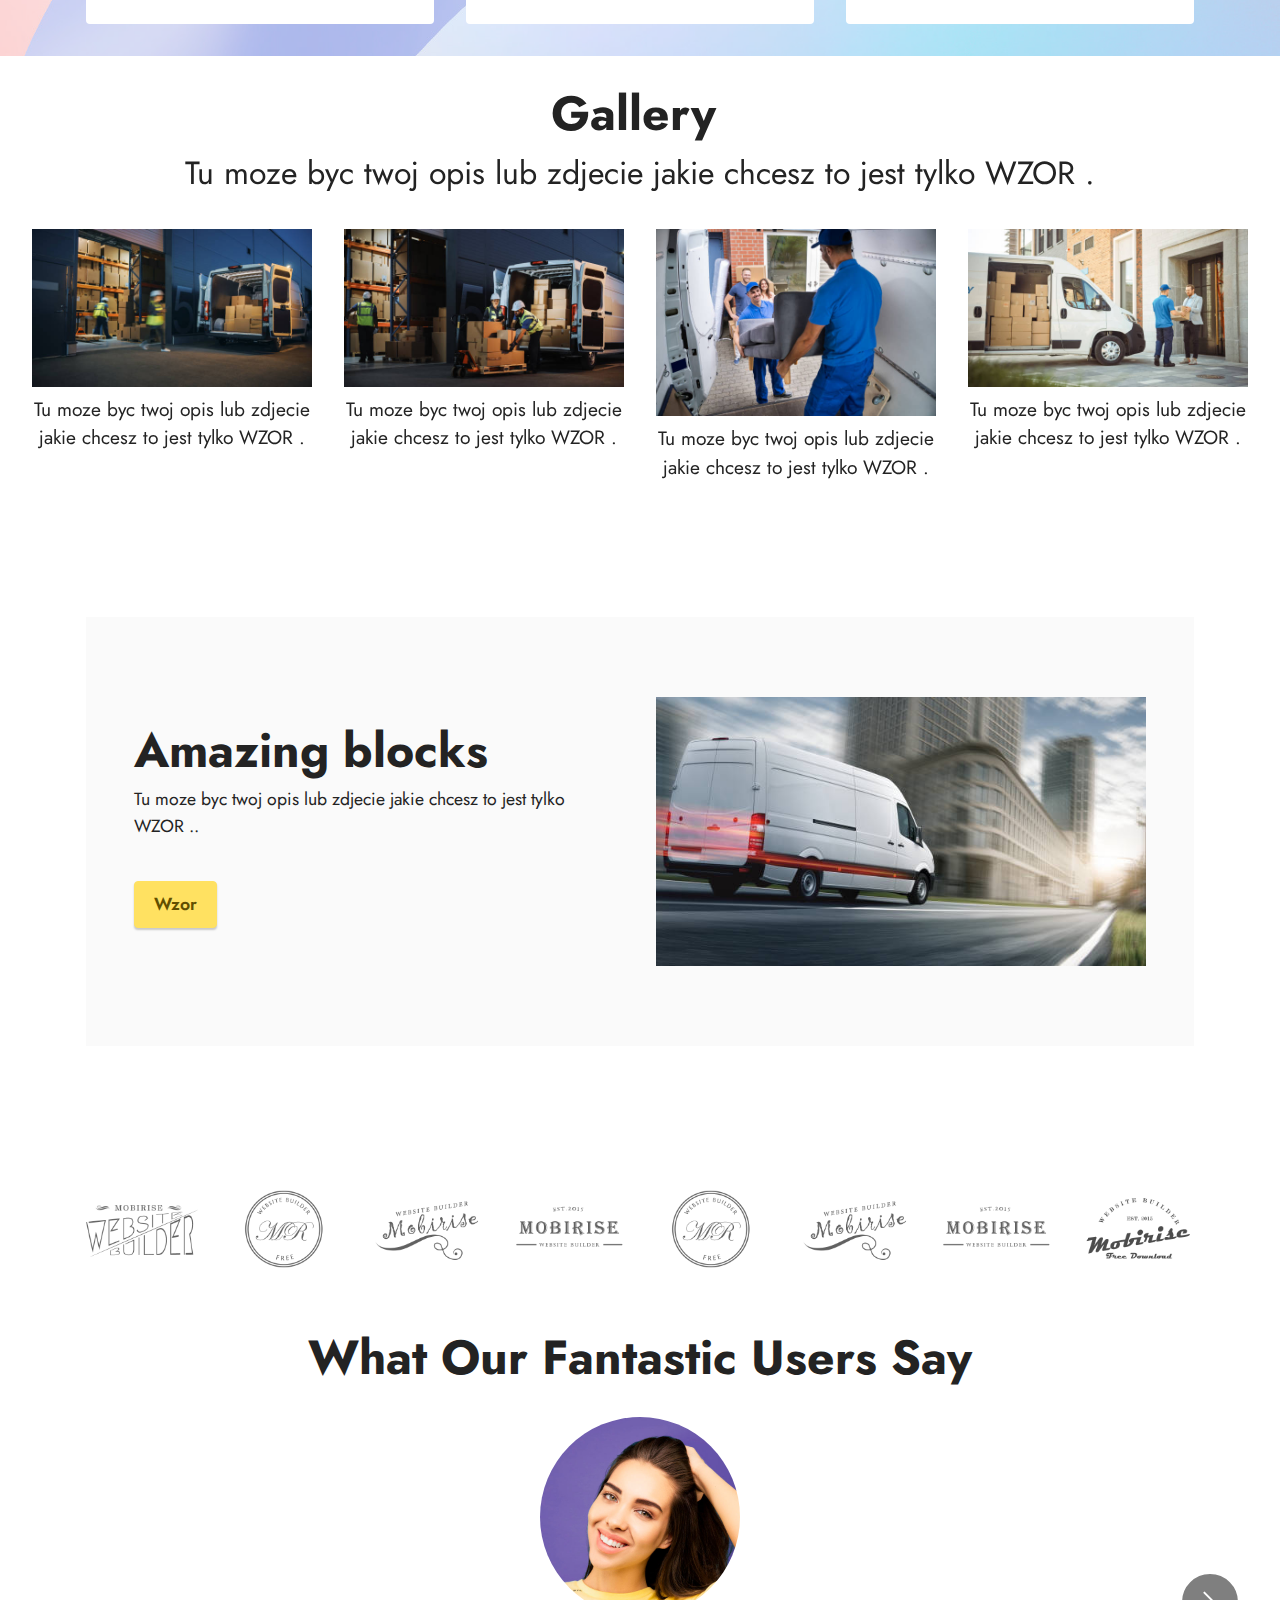
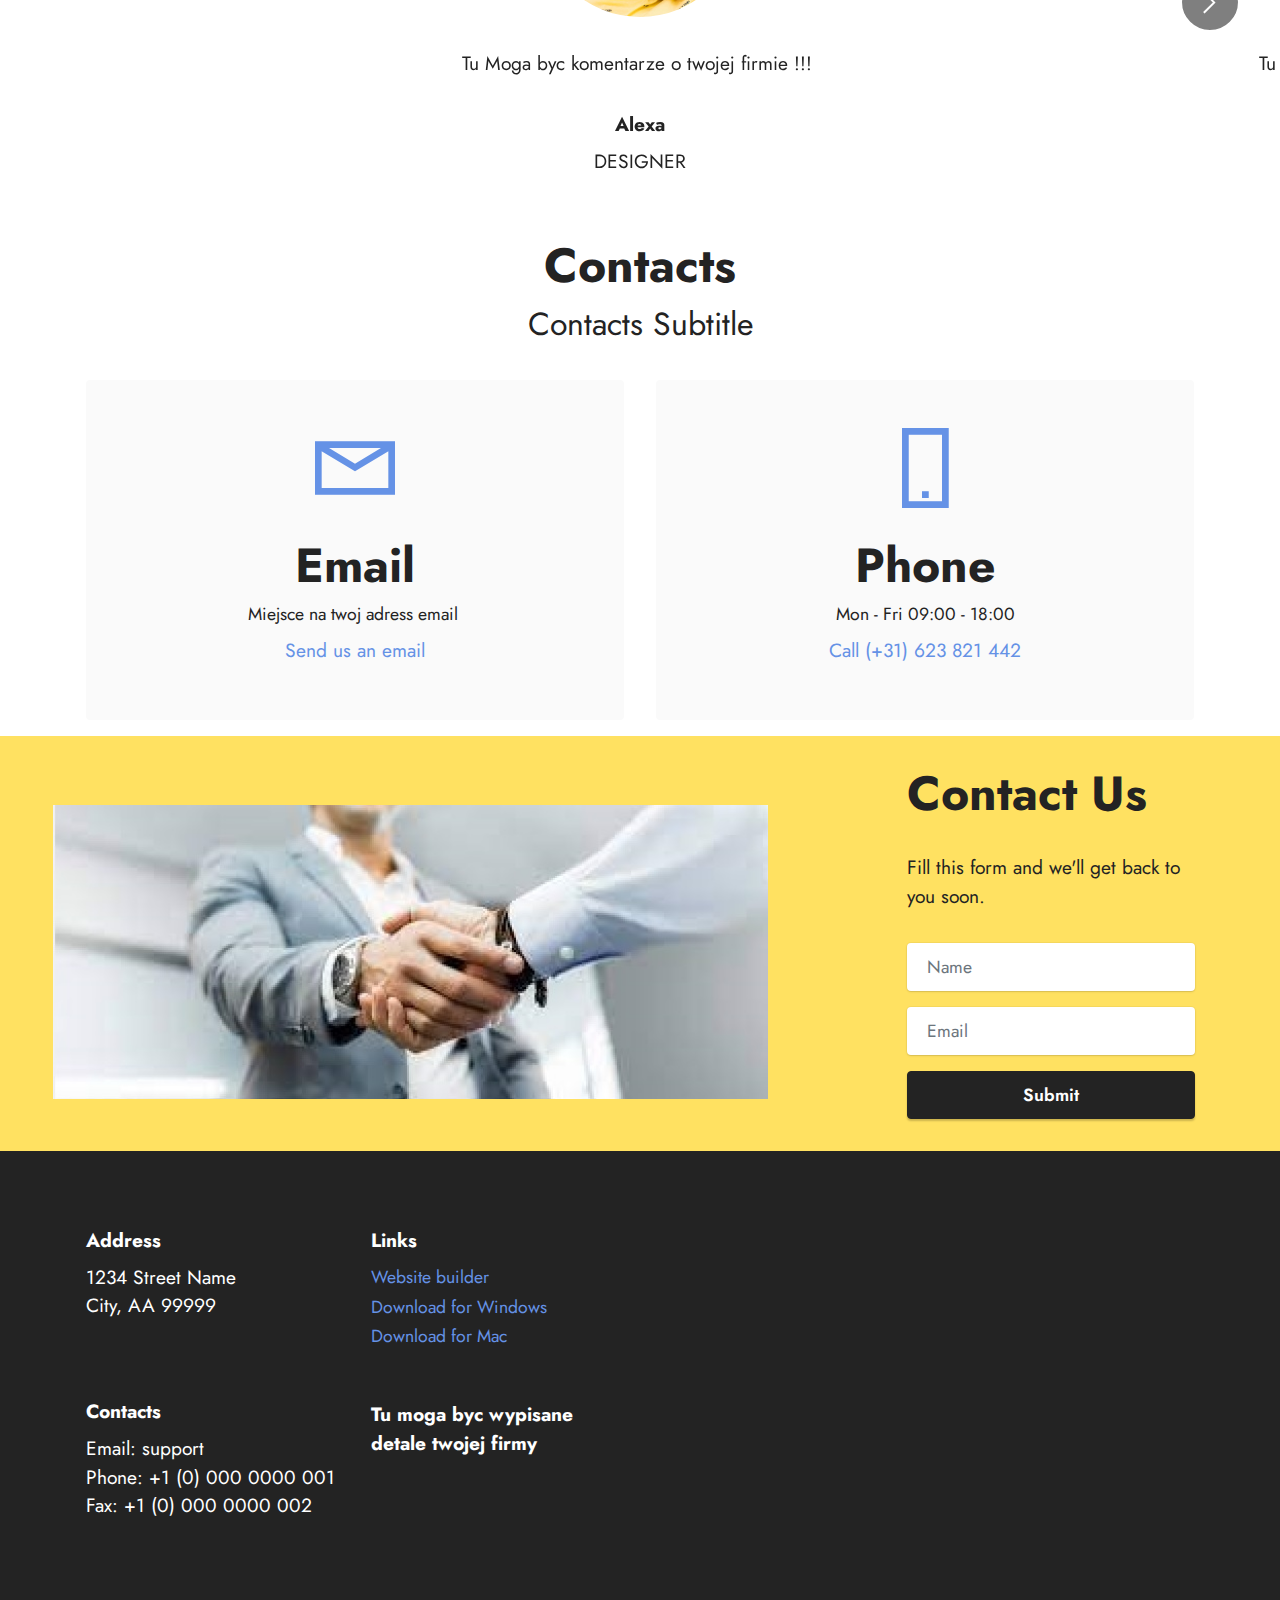
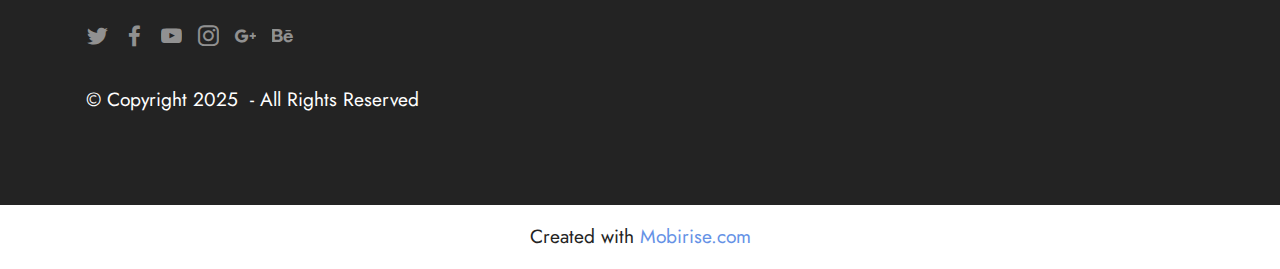
==== commit f1324cf1: "Add files via upload" ====
--- a/index.html
+++ b/index.html
@@ -154,8 +154,8 @@
         </div>
         <div class="row mbr-gallery mt-4">
             <div class="col-12 col-md-6 col-lg-3 item gallery-image">
-                <div class="item-wrapper" data-toggle="modal" data-bs-toggle="modal" data-target="#twfSeQdJFj-modal" data-bs-target="#twfSeQdJFj-modal">
-                    <img class="w-100" src="assets/images/otwarty-van-z-paczkami-kolo-magazynu.jpg" alt="Mobirise Website Builder" data-slide-to="0" data-bs-slide-to="0" data-target="#lb-twfSeQdJFj" data-bs-target="#lb-twfSeQdJFj">
+                <div class="item-wrapper" data-toggle="modal" data-bs-toggle="modal" data-target="#twfVYgYKeZ-modal" data-bs-target="#twfVYgYKeZ-modal">
+                    <img class="w-100" src="assets/images/otwarty-van-z-paczkami-kolo-magazynu.jpg" alt="Mobirise Website Builder" data-slide-to="0" data-bs-slide-to="0" data-target="#lb-twfVYgYKeZ" data-bs-target="#lb-twfVYgYKeZ">
                     <div class="icon-wrapper">
                         <span class="mobi-mbri mobi-mbri-search mbr-iconfont mbr-iconfont-btn"></span>
                     </div>
@@ -163,8 +163,8 @@
                 <h6 class="mbr-item-subtitle mbr-fonts-style align-center mb-2 mt-2 display-7">Tu moze byc twoj opis lub zdjecie jakie chcesz to jest tylko WZOR .</h6>
             </div>
             <div class="col-12 col-md-6 col-lg-3 item gallery-image">
-                <div class="item-wrapper" data-toggle="modal" data-bs-toggle="modal" data-target="#twfSeQdJFj-modal" data-bs-target="#twfSeQdJFj-modal">
-                    <img class="w-100" src="assets/images/otwarty-van-z-paczkami-kolo-magazynu-2.jpg" alt="Mobirise Website Builder" data-slide-to="1" data-bs-slide-to="1" data-target="#lb-twfSeQdJFj" data-bs-target="#lb-twfSeQdJFj">
+                <div class="item-wrapper" data-toggle="modal" data-bs-toggle="modal" data-target="#twfVYgYKeZ-modal" data-bs-target="#twfVYgYKeZ-modal">
+                    <img class="w-100" src="assets/images/otwarty-van-z-paczkami-kolo-magazynu-2.jpg" alt="Mobirise Website Builder" data-slide-to="1" data-bs-slide-to="1" data-target="#lb-twfVYgYKeZ" data-bs-target="#lb-twfVYgYKeZ">
                     <div class="icon-wrapper">
                         <span class="mobi-mbri mobi-mbri-search mbr-iconfont mbr-iconfont-btn"></span>
                     </div>
@@ -172,8 +172,8 @@
                 <h6 class="mbr-item-subtitle mbr-fonts-style align-center mb-2 mt-2 display-7">Tu moze byc twoj opis lub zdjecie jakie chcesz to jest tylko WZOR .</h6>
             </div>
             <div class="col-12 col-md-6 col-lg-3 item gallery-image">
-                <div class="item-wrapper" data-toggle="modal" data-bs-toggle="modal" data-target="#twfSeQdJFj-modal" data-bs-target="#twfSeQdJFj-modal">
-                    <img class="w-100" src="assets/images/wyladunek-sofy.jpg" alt="Mobirise Website Builder" data-slide-to="2" data-bs-slide-to="2" data-target="#lb-twfSeQdJFj" data-bs-target="#lb-twfSeQdJFj">
+                <div class="item-wrapper" data-toggle="modal" data-bs-toggle="modal" data-target="#twfVYgYKeZ-modal" data-bs-target="#twfVYgYKeZ-modal">
+                    <img class="w-100" src="assets/images/wyladunek-sofy.jpg" alt="Mobirise Website Builder" data-slide-to="2" data-bs-slide-to="2" data-target="#lb-twfVYgYKeZ" data-bs-target="#lb-twfVYgYKeZ">
                     <div class="icon-wrapper">
                         <span class="mobi-mbri mobi-mbri-search mbr-iconfont mbr-iconfont-btn"></span>
                     </div>
@@ -181,8 +181,8 @@
                 <h6 class="mbr-item-subtitle mbr-fonts-style align-center mb-2 mt-2 display-7">Tu moze byc twoj opis lub zdjecie jakie chcesz to jest tylko WZOR .</h6>
             </div>
             <div class="col-12 col-md-6 col-lg-3 item gallery-image">
-                <div class="item-wrapper" data-toggle="modal" data-bs-toggle="modal" data-target="#twfSeQdJFj-modal" data-bs-target="#twfSeQdJFj-modal">
-                    <img class="w-100" src="assets/images/dostarczenie-paczki-do-rak.jpg" alt="Mobirise Website Builder" data-slide-to="3" data-bs-slide-to="3" data-target="#lb-twfSeQdJFj" data-bs-target="#lb-twfSeQdJFj">
+                <div class="item-wrapper" data-toggle="modal" data-bs-toggle="modal" data-target="#twfVYgYKeZ-modal" data-bs-target="#twfVYgYKeZ-modal">
+                    <img class="w-100" src="assets/images/dostarczenie-paczki-do-rak.jpg" alt="Mobirise Website Builder" data-slide-to="3" data-bs-slide-to="3" data-target="#lb-twfVYgYKeZ" data-bs-target="#lb-twfVYgYKeZ">
                     <div class="icon-wrapper">
                         <span class="mobi-mbri mobi-mbri-search mbr-iconfont mbr-iconfont-btn"></span>
                     </div>
@@ -191,11 +191,11 @@
             </div>
         </div>
 
-        <div class="modal mbr-slider" tabindex="-1" role="dialog" aria-hidden="true" id="twfSeQdJFj-modal">
+        <div class="modal mbr-slider" tabindex="-1" role="dialog" aria-hidden="true" id="twfVYgYKeZ-modal">
             <div class="modal-dialog" role="document">
                 <div class="modal-content">
                     <div class="modal-body">
-                        <div class="carousel slide" id="lb-twfSeQdJFj" data-interval="5000" data-bs-interval="5000">
+                        <div class="carousel slide" id="lb-twfVYgYKeZ" data-interval="5000" data-bs-interval="5000">
                             <div class="carousel-inner">
                                 <div class="carousel-item active">
                                     <img class="d-block w-100" src="assets/images/otwarty-van-z-paczkami-kolo-magazynu.jpg" alt="Mobirise Website Builder">
@@ -211,18 +211,18 @@
                                 </div>
                             </div>
                             <ol class="carousel-indicators">
-                                <li data-slide-to="0" data-bs-slide-to="0" class="active" data-target="#lb-twfSeQdJFj" data-bs-target="#lb-twfSeQdJFj"></li>
-                                <li data-slide-to="1" data-bs-slide-to="1" data-target="#lb-twfSeQdJFj" data-bs-target="#lb-twfSeQdJFj"></li>
-                                <li data-slide-to="2" data-bs-slide-to="2" data-target="#lb-twfSeQdJFj" data-bs-target="#lb-twfSeQdJFj"></li>
-                                <li data-slide-to="3" data-bs-slide-to="3" data-target="#lb-twfSeQdJFj" data-bs-target="#lb-twfSeQdJFj"></li>
+                                <li data-slide-to="0" data-bs-slide-to="0" class="active" data-target="#lb-twfVYgYKeZ" data-bs-target="#lb-twfVYgYKeZ"></li>
+                                <li data-slide-to="1" data-bs-slide-to="1" data-target="#lb-twfVYgYKeZ" data-bs-target="#lb-twfVYgYKeZ"></li>
+                                <li data-slide-to="2" data-bs-slide-to="2" data-target="#lb-twfVYgYKeZ" data-bs-target="#lb-twfVYgYKeZ"></li>
+                                <li data-slide-to="3" data-bs-slide-to="3" data-target="#lb-twfVYgYKeZ" data-bs-target="#lb-twfVYgYKeZ"></li>
                             </ol>
                             <a role="button" href="" class="close" data-dismiss="modal" data-bs-dismiss="modal" aria-label="Close">
                             </a>
-                            <a class="carousel-control-prev carousel-control" role="button" data-slide="prev" data-bs-slide="prev" href="#lb-twfSeQdJFj">
+                            <a class="carousel-control-prev carousel-control" role="button" data-slide="prev" data-bs-slide="prev" href="#lb-twfVYgYKeZ">
                                 <span class="mobi-mbri mobi-mbri-arrow-prev" aria-hidden="true"></span>
                                 <span class="sr-only visually-hidden">Previous</span>
                             </a>
-                            <a class="carousel-control-next carousel-control" role="button" data-slide="next" data-bs-slide="next" href="#lb-twfSeQdJFj">
+                            <a class="carousel-control-next carousel-control" role="button" data-slide="next" data-bs-slide="next" href="#lb-twfVYgYKeZ">
                                 <span class="mobi-mbri mobi-mbri-arrow-next" aria-hidden="true"></span>
                                 <span class="sr-only visually-hidden">Next</span>
                             </a>
@@ -453,7 +453,7 @@
                 </div>
             </div>
             <div class="col-lg-3 offset-lg-1 mbr-form" data-form-type="formoid">
-                <form action="https://mobirise.eu/" method="POST" class="mbr-form form-with-styler" data-form-title="Form Name"><input type="hidden" name="email" data-form-email="true" value="5UWzPcBP24b8Ou2cBtz9YV/w9tDZNeToMRqPASiaLyA5r10EmU5Zp0rQwFI2UThSh1EJcjm3uBvjCu9i3UXmWMUWDhxN7q0c3rnufVZuz3ksRvj7rt4Lpfb3hJrjiGLZ">
+                <form action="https://mobirise.eu/" method="POST" class="mbr-form form-with-styler" data-form-title="Form Name"><input type="hidden" name="email" data-form-email="true" value="Lfnh44OyFcsNMaD1NDBvJknSoILrKmkFozA41iMPfIn/9kJF5+ipyJuTEijLyDqtPx5bDU/skSgbsV/95HSxLJkZyk/T/EPT59ghHFj2eYucjnM7Oi+qT3JwAv83IKhd">
                     <div class="row">
                         <div hidden="hidden" data-form-alert="" class="alert alert-success col-12">Thanks for filling out the form!</div>
                         <div hidden="hidden" data-form-alert-danger="" class="alert alert-danger col-12">
@@ -529,7 +529,7 @@
                 <p class="mbr-text mbr-fonts-style mb-4 display-7"><strong>Tu moga byc wypisane detale twojej firmy&nbsp;</strong></p>
             </div>
             <div class="col-12 col-md-6">
-                <div class="google-map"><iframe frameborder="0" style="border:0" src="https://www.google.com/maps/embed/v1/place?key=AIzaSyDk89J4FSunMF33ruMVWJaJht_Ro0kvoXs&amp;q=350 5th Ave, New York, NY 10118" allowfullscreen=""></iframe></div>
+                <div class="google-map"><iframe frameborder="0" style="border:0" src="https://www.google.com/maps/embed/v1/place?key=AIzaSyCZI5F_k6S1k46ujh0SNrapM89f7mJxd30&amp;q=350 5th Ave, New York, NY 10118" allowfullscreen=""></iframe></div>
             </div>
             <div class="col-md-6">
                 <div class="social-list align-left">
@@ -579,7 +579,7 @@
             </div>
         </div>
     </div>
-</section><section class="display-7" style="padding: 0;align-items: center;justify-content: center;flex-wrap: wrap;    align-content: center;display: flex;position: relative;height: 4rem;"><a href="https://mobiri.se/2953950" style="flex: 1 1;height: 4rem;position: absolute;width: 100%;z-index: 1;"><img alt="" style="height: 4rem;" src="[data-uri]"></a><p style="margin: 0;text-align: center;" class="display-7">Built with &#8204;</p><a style="z-index:1" href="https://mobirise.com/offline-website-builder.html">Offline Website Creator</a></section><script src="assets/bootstrap/js/bootstrap.bundle.min.js"></script>  <script src="assets/parallax/jarallax.js"></script>  <script src="assets/smoothscroll/smooth-scroll.js"></script>  <script src="assets/ytplayer/index.js"></script>  <script src="assets/dropdown/js/navbar-dropdown.js"></script>  <script src="assets/embla/embla.min.js"></script>  <script src="assets/embla/script.js"></script>  <script src="assets/theme/js/script.js"></script>  <script src="assets/formoid/formoid.min.js"></script>  
+</section><section class="display-7" style="padding: 0;align-items: center;justify-content: center;flex-wrap: wrap;    align-content: center;display: flex;position: relative;height: 4rem;"><a href="https://mobiri.se/2953950" style="flex: 1 1;height: 4rem;position: absolute;width: 100%;z-index: 1;"><img alt="" style="height: 4rem;" src="[data-uri]"></a><p style="margin: 0;text-align: center;" class="display-7">Created with &#8204;</p><a style="z-index:1" href="https://mobirise.com">Mobirise.com </a></section><script src="assets/bootstrap/js/bootstrap.bundle.min.js"></script>  <script src="assets/parallax/jarallax.js"></script>  <script src="assets/smoothscroll/smooth-scroll.js"></script>  <script src="assets/ytplayer/index.js"></script>  <script src="assets/dropdown/js/navbar-dropdown.js"></script>  <script src="assets/embla/embla.min.js"></script>  <script src="assets/embla/script.js"></script>  <script src="assets/theme/js/script.js"></script>  <script src="assets/formoid/formoid.min.js"></script>  
   
   
 </body>
--- a/assets/web/assets/mobirise-icons2/mobirise2.css
+++ b/assets/web/assets/mobirise-icons2/mobirise2.css
@@ -0,0 +1,498 @@
+@font-face {
+  font-family: 'Moririse2';
+  font-display: swap;
+  src:  url('mobirise2.eot?f2bix4');
+  src:  url('mobirise2.eot?f2bix4#iefix') format('embedded-opentype'),
+    url('mobirise2.ttf?f2bix4') format('truetype'),
+    url('mobirise2.woff?f2bix4') format('woff'),
+    url('mobirise2.svg?f2bix4#mobirise2') format('svg');
+  font-weight: normal;
+  font-style: normal;
+}
+
+[class^="mobi-"], [class*=" mobi-"] {
+  /* use !important to prevent issues with browser extensions that change fonts */
+  font-family: 'Moririse2' !important;
+  speak: none;
+  font-style: normal;
+  font-weight: normal;
+  font-variant: normal;
+  text-transform: none;
+  line-height: 1;
+
+  /* Better Font Rendering =========== */
+  -webkit-font-smoothing: antialiased;
+  -moz-osx-font-smoothing: grayscale;
+}
+
+.mobi-mbri-add-submenu:before {
+  content: "\e900";
+}
+.mobi-mbri-alert:before {
+  content: "\e901";
+}
+.mobi-mbri-align-center:before {
+  content: "\e902";
+}
+.mobi-mbri-align-justify:before {
+  content: "\e903";
+}
+.mobi-mbri-align-left:before {
+  content: "\e904";
+}
+.mobi-mbri-align-right:before {
+  content: "\e905";
+}
+.mobi-mbri-android:before {
+  content: "\e906";
+}
+.mobi-mbri-apple:before {
+  content: "\e907";
+}
+.mobi-mbri-arrow-down:before {
+  content: "\e908";
+}
+.mobi-mbri-arrow-next:before {
+  content: "\e909";
+}
+.mobi-mbri-arrow-prev:before {
+  content: "\e90a";
+}
+.mobi-mbri-arrow-up:before {
+  content: "\e90b";
+}
+.mobi-mbri-bold:before {
+  content: "\e90c";
+}
+.mobi-mbri-bookmark:before {
+  content: "\e90d";
+}
+.mobi-mbri-bootstrap:before {
+  content: "\e90e";
+}
+.mobi-mbri-briefcase:before {
+  content: "\e90f";
+}
+.mobi-mbri-browse:before {
+  content: "\e910";
+}
+.mobi-mbri-bulleted-list:before {
+  content: "\e911";
+}
+.mobi-mbri-calendar:before {
+  content: "\e912";
+}
+.mobi-mbri-camera:before {
+  content: "\e913";
+}
+.mobi-mbri-cart-add:before {
+  content: "\e914";
+}
+.mobi-mbri-cart-full:before {
+  content: "\e915";
+}
+.mobi-mbri-cash:before {
+  content: "\e916";
+}
+.mobi-mbri-change-style:before {
+  content: "\e917";
+}
+.mobi-mbri-chat:before {
+  content: "\e918";
+}
+.mobi-mbri-clock:before {
+  content: "\e919";
+}
+.mobi-mbri-close:before {
+  content: "\e91a";
+}
+.mobi-mbri-cloud:before {
+  content: "\e91b";
+}
+.mobi-mbri-code:before {
+  content: "\e91c";
+}
+.mobi-mbri-contact-form:before {
+  content: "\e91d";
+}
+.mobi-mbri-credit-card:before {
+  content: "\e91e";
+}
+.mobi-mbri-cursor-click:before {
+  content: "\e91f";
+}
+.mobi-mbri-cust-feedback:before {
+  content: "\e920";
+}
+.mobi-mbri-database:before {
+  content: "\e921";
+}
+.mobi-mbri-delivery:before {
+  content: "\e922";
+}
+.mobi-mbri-desktop:before {
+  content: "\e923";
+}
+.mobi-mbri-devices:before {
+  content: "\e924";
+}
+.mobi-mbri-down:before {
+  content: "\e925";
+}
+.mobi-mbri-download-2:before {
+  content: "\e926";
+}
+.mobi-mbri-download:before {
+  content: "\e927";
+}
+.mobi-mbri-drag-n-drop-2:before {
+  content: "\e928";
+}
+.mobi-mbri-drag-n-drop:before {
+  content: "\e929";
+}
+.mobi-mbri-edit-2:before {
+  content: "\e92a";
+}
+.mobi-mbri-edit:before {
+  content: "\e92b";
+}
+.mobi-mbri-error:before {
+  content: "\e92c";
+}
+.mobi-mbri-extension:before {
+  content: "\e92d";
+}
+.mobi-mbri-features:before {
+  content: "\e92e";
+}
+.mobi-mbri-file:before {
+  content: "\e92f";
+}
+.mobi-mbri-flag:before {
+  content: "\e930";
+}
+.mobi-mbri-folder:before {
+  content: "\e931";
+}
+.mobi-mbri-gift:before {
+  content: "\e932";
+}
+.mobi-mbri-github:before {
+  content: "\e933";
+}
+.mobi-mbri-globe-2:before {
+  content: "\e934";
+}
+.mobi-mbri-globe:before {
+  content: "\e935";
+}
+.mobi-mbri-growing-chart:before {
+  content: "\e936";
+}
+.mobi-mbri-hearth:before {
+  content: "\e937";
+}
+.mobi-mbri-help:before {
+  content: "\e938";
+}
+.mobi-mbri-home:before {
+  content: "\e939";
+}
+.mobi-mbri-hot-cup:before {
+  content: "\e93a";
+}
+.mobi-mbri-idea:before {
+  content: "\e93b";
+}
+.mobi-mbri-image-gallery:before {
+  content: "\e93c";
+}
+.mobi-mbri-image-slider:before {
+  content: "\e93d";
+}
+.mobi-mbri-info:before {
+  content: "\e93e";
+}
+.mobi-mbri-italic:before {
+  content: "\e93f";
+}
+.mobi-mbri-key:before {
+  content: "\e940";
+}
+.mobi-mbri-laptop:before {
+  content: "\e941";
+}
+.mobi-mbri-layers:before {
+  content: "\e942";
+}
+.mobi-mbri-left-right:before {
+  content: "\e943";
+}
+.mobi-mbri-left:before {
+  content: "\e944";
+}
+.mobi-mbri-letter:before {
+  content: "\e945";
+}
+.mobi-mbri-like:before {
+  content: "\e946";
+}
+.mobi-mbri-link:before {
+  content: "\e947";
+}
+.mobi-mbri-lock:before {
+  content: "\e948";
+}
+.mobi-mbri-login:before {
+  content: "\e949";
+}
+.mobi-mbri-logout:before {
+  content: "\e94a";
+}
+.mobi-mbri-magic-stick:before {
+  content: "\e94b";
+}
+.mobi-mbri-map-pin:before {
+  content: "\e94c";
+}
+.mobi-mbri-menu:before {
+  content: "\e94d";
+}
+.mobi-mbri-mobile-2:before {
+  content: "\e94e";
+}
+.mobi-mbri-mobile-horizontal:before {
+  content: "\e94f";
+}
+.mobi-mbri-mobile:before {
+  content: "\e950";
+}
+.mobi-mbri-mobirise:before {
+  content: "\e951";
+}
+.mobi-mbri-more-horizontal:before {
+  content: "\e952";
+}
+.mobi-mbri-more-vertical:before {
+  content: "\e953";
+}
+.mobi-mbri-music:before {
+  content: "\e954";
+}
+.mobi-mbri-new-file:before {
+  content: "\e955";
+}
+.mobi-mbri-numbered-list:before {
+  content: "\e956";
+}
+.mobi-mbri-opened-folder:before {
+  content: "\e957";
+}
+.mobi-mbri-pages:before {
+  content: "\e958";
+}
+.mobi-mbri-paper-plane:before {
+  content: "\e959";
+}
+.mobi-mbri-paperclip:before {
+  content: "\e95a";
+}
+.mobi-mbri-phone:before {
+  content: "\e95b";
+}
+.mobi-mbri-photo:before {
+  content: "\e95c";
+}
+.mobi-mbri-photos:before {
+  content: "\e95d";
+}
+.mobi-mbri-pin:before {
+  content: "\e95e";
+}
+.mobi-mbri-play:before {
+  content: "\e95f";
+}
+.mobi-mbri-plus:before {
+  content: "\e960";
+}
+.mobi-mbri-preview:before {
+  content: "\e961";
+}
+.mobi-mbri-print:before {
+  content: "\e962";
+}
+.mobi-mbri-protect:before {
+  content: "\e963";
+}
+.mobi-mbri-question:before {
+  content: "\e964";
+}
+.mobi-mbri-quote-left:before {
+  content: "\e965";
+}
+.mobi-mbri-quote-right:before {
+  content: "\e966";
+}
+.mobi-mbri-redo:before {
+  content: "\e967";
+}
+.mobi-mbri-refresh:before {
+  content: "\e968";
+}
+.mobi-mbri-responsive-2:before {
+  content: "\e969";
+}
+.mobi-mbri-responsive:before {
+  content: "\e96a";
+}
+.mobi-mbri-right:before {
+  content: "\e96b";
+}
+.mobi-mbri-rocket:before {
+  content: "\e96c";
+}
+.mobi-mbri-sad-face:before {
+  content: "\e96d";
+}
+.mobi-mbri-sale:before {
+  content: "\e96e";
+}
+.mobi-mbri-save:before {
+  content: "\e96f";
+}
+.mobi-mbri-search:before {
+  content: "\e970";
+}
+.mobi-mbri-setting-2:before {
+  content: "\e971";
+}
+.mobi-mbri-setting-3:before {
+  content: "\e972";
+}
+.mobi-mbri-setting:before {
+  content: "\e973";
+}
+.mobi-mbri-share:before {
+  content: "\e974";
+}
+.mobi-mbri-shopping-bag:before {
+  content: "\e975";
+}
+.mobi-mbri-shopping-basket:before {
+  content: "\e976";
+}
+.mobi-mbri-shopping-cart:before {
+  content: "\e977";
+}
+.mobi-mbri-sites:before {
+  content: "\e978";
+}
+.mobi-mbri-smile-face:before {
+  content: "\e979";
+}
+.mobi-mbri-speed:before {
+  content: "\e97a";
+}
+.mobi-mbri-star:before {
+  content: "\e97b";
+}
+.mobi-mbri-success:before {
+  content: "\e97c";
+}
+.mobi-mbri-sun:before {
+  content: "\e97d";
+}
+.mobi-mbri-sun2:before {
+  content: "\e97e";
+}
+.mobi-mbri-tablet-vertical:before {
+  content: "\e97f";
+}
+.mobi-mbri-tablet:before {
+  content: "\e980";
+}
+.mobi-mbri-target:before {
+  content: "\e981";
+}
+.mobi-mbri-timer:before {
+  content: "\e982";
+}
+.mobi-mbri-to-ftp:before {
+  content: "\e983";
+}
+.mobi-mbri-to-local-drive:before {
+  content: "\e984";
+}
+.mobi-mbri-touch-swipe:before {
+  content: "\e985";
+}
+.mobi-mbri-touch:before {
+  content: "\e986";
+}
+.mobi-mbri-trash:before {
+  content: "\e987";
+}
+.mobi-mbri-underline:before {
+  content: "\e988";
+}
+.mobi-mbri-undo:before {
+  content: "\e989";
+}
+.mobi-mbri-unlink:before {
+  content: "\e98a";
+}
+.mobi-mbri-unlock:before {
+  content: "\e98b";
+}
+.mobi-mbri-up-down:before {
+  content: "\e98c";
+}
+.mobi-mbri-up:before {
+  content: "\e98d";
+}
+.mobi-mbri-update:before {
+  content: "\e98e";
+}
+.mobi-mbri-upload-2:before {
+  content: "\e98f";
+}
+.mobi-mbri-upload:before {
+  content: "\e990";
+}
+.mobi-mbri-user-2:before {
+  content: "\e991";
+}
+.mobi-mbri-user:before {
+  content: "\e992";
+}
+.mobi-mbri-users:before {
+  content: "\e993";
+}
+.mobi-mbri-video-play:before {
+  content: "\e994";
+}
+.mobi-mbri-video:before {
+  content: "\e995";
+}
+.mobi-mbri-watch:before {
+  content: "\e996";
+}
+.mobi-mbri-website-theme-2:before {
+  content: "\e997";
+}
+.mobi-mbri-website-theme:before {
+  content: "\e998";
+}
+.mobi-mbri-wifi:before {
+  content: "\e999";
+}
+.mobi-mbri-windows:before {
+  content: "\e99a";
+}
+.mobi-mbri-zoom-in:before {
+  content: "\e99b";
+}
+.mobi-mbri-zoom-out:before {
+  content: "\e99c";
+}
--- a/assets/parallax/jarallax.css
+++ b/assets/parallax/jarallax.css
@@ -0,0 +1,15 @@
+.jarallax {
+    position: relative;
+    z-index: 0;
+}
+.jarallax > .jarallax-img {
+    position: absolute;
+    object-fit: cover;
+    /* support for plugin https://github.com/bfred-it/object-fit-images */
+    font-family: 'object-fit: cover;';
+    top: 0;
+    left: 0;
+    width: 100%;
+    height: 100%;
+    z-index: -1;
+}--- a/assets/dropdown/css/style.css
+++ b/assets/dropdown/css/style.css
@@ -0,0 +1,265 @@
+.navbar-dropdown {
+  left: 0;
+  padding: 0;
+  position: absolute;
+  right: 0;
+  top: 0;
+  transition: all 0.45s ease;
+  z-index: 1030;
+  background: #282828; }
+  .navbar-dropdown .navbar-logo {
+    margin-right: 0.8rem;
+    transition: margin 0.3s ease-in-out;
+    vertical-align: middle; }
+    .navbar-dropdown .navbar-logo img {
+      height: 3.125rem;
+      transition: all 0.3s ease-in-out; }
+    .navbar-dropdown .navbar-logo.mbr-iconfont {
+      font-size: 3.125rem;
+      line-height: 3.125rem; }
+  .navbar-dropdown .navbar-caption {
+    font-weight: 700;
+    white-space: normal;
+    vertical-align: -4px;
+    line-height: 3.125rem !important; }
+    .navbar-dropdown .navbar-caption, .navbar-dropdown .navbar-caption:hover {
+      color: inherit;
+      text-decoration: none; }
+  .navbar-dropdown .mbr-iconfont + .navbar-caption {
+    vertical-align: -1px; }
+  .navbar-dropdown.navbar-fixed-top {
+    position: fixed; }
+  .navbar-dropdown .navbar-brand span {
+    vertical-align: -4px; }
+  .navbar-dropdown.bg-color.transparent {
+    background: none; }
+  .navbar-dropdown.navbar-short .navbar-brand {
+    padding: 0.625rem 0; }
+    .navbar-dropdown.navbar-short .navbar-brand span {
+      vertical-align: -1px; }
+  .navbar-dropdown.navbar-short .navbar-caption {
+    line-height: 2.375rem !important;
+    vertical-align: -2px; }
+  .navbar-dropdown.navbar-short .navbar-logo {
+    margin-right: 0.5rem; }
+    .navbar-dropdown.navbar-short .navbar-logo img {
+      height: 2.375rem; }
+    .navbar-dropdown.navbar-short .navbar-logo.mbr-iconfont {
+      font-size: 2.375rem;
+      line-height: 2.375rem; }
+  .navbar-dropdown.navbar-short .mbr-table-cell {
+    height: 3.625rem; }
+  .navbar-dropdown .navbar-close {
+    left: 0.6875rem;
+    position: fixed;
+    top: 0.75rem;
+    z-index: 1000; }
+  .navbar-dropdown .hamburger-icon {
+    content: "";
+    display: inline-block;
+    vertical-align: middle;
+    width: 16px;
+    -webkit-box-shadow: 0 -6px 0 1px #282828,0 0 0 1px #282828,0 6px 0 1px #282828;
+    -moz-box-shadow: 0 -6px 0 1px #282828,0 0 0 1px #282828,0 6px 0 1px #282828;
+    box-shadow: 0 -6px 0 1px #282828,0 0 0 1px #282828,0 6px 0 1px #282828; }
+
+.dropdown-menu .dropdown-toggle[data-toggle="dropdown-submenu"]::after {
+  border-bottom: 0.35em solid transparent;
+  border-left: 0.35em solid;
+  border-right: 0;
+  border-top: 0.35em solid transparent;
+  margin-left: 0.3rem; }
+
+.dropdown-menu .dropdown-item:focus {
+  outline: 0; }
+
+.nav-dropdown {
+  font-size: 0.75rem;
+  font-weight: 500;
+  height: auto !important; }
+  .nav-dropdown .nav-btn {
+    padding-left: 1rem; }
+  .nav-dropdown .link {
+    margin: .667em 1.667em;
+    font-weight: 500;
+    padding: 0;
+    transition: color .2s ease-in-out; }
+    .nav-dropdown .link.dropdown-toggle {
+      margin-right: 2.583em; }
+      .nav-dropdown .link.dropdown-toggle::after {
+        margin-left: .25rem;
+        border-top: 0.35em solid;
+        border-right: 0.35em solid transparent;
+        border-left: 0.35em solid transparent;
+        border-bottom: 0; }
+      .nav-dropdown .link.dropdown-toggle[aria-expanded="true"] {
+        margin: 0;
+        padding: 0.667em 3.263em  0.667em 1.667em; }
+  .nav-dropdown .link::after,
+  .nav-dropdown .dropdown-item::after {
+    color: inherit; }
+  .nav-dropdown .btn {
+    font-size: 0.75rem;
+    font-weight: 700;
+    letter-spacing: 0;
+    margin-bottom: 0;
+    padding-left: 1.25rem;
+    padding-right: 1.25rem; }
+  .nav-dropdown .dropdown-menu {
+    border-radius: 0;
+    border: 0;
+    left: 0;
+    margin: 0;
+    padding-bottom: 1.25rem;
+    padding-top: 1.25rem;
+    position: relative; }
+  .nav-dropdown .dropdown-submenu {
+    margin-left: 0.125rem;
+    top: 0; }
+  .nav-dropdown .dropdown-item {
+    font-weight: 500;
+    line-height: 2;
+    padding: 0.3846em 4.615em 0.3846em 1.5385em;
+    position: relative;
+    transition: color .2s ease-in-out, background-color .2s ease-in-out; }
+    .nav-dropdown .dropdown-item::after {
+      margin-top: -0.3077em;
+      position: absolute;
+      right: 1.1538em;
+      top: 50%; }
+    .nav-dropdown .dropdown-item:focus, .nav-dropdown .dropdown-item:hover {
+      background: none; }
+
+@media (max-width: 767px) {
+  .nav-dropdown.navbar-toggleable-sm {
+    bottom: 0;
+    display: none;
+    left: 0;
+    overflow-x: hidden;
+    position: fixed;
+    top: 0;
+    transform: translateX(-100%);
+    -ms-transform: translateX(-100%);
+    -webkit-transform: translateX(-100%);
+    width: 18.75rem;
+    z-index: 999; } }
+.nav-dropdown.navbar-toggleable-xl {
+  bottom: 0;
+  display: none;
+  left: 0;
+  overflow-x: hidden;
+  position: fixed;
+  top: 0;
+  transform: translateX(-100%);
+  -ms-transform: translateX(-100%);
+  -webkit-transform: translateX(-100%);
+  width: 18.75rem;
+  z-index: 999; }
+
+.nav-dropdown-sm {
+  display: block !important;
+  overflow-x: hidden;
+  overflow: auto;
+  padding-top: 3.875rem; }
+  .nav-dropdown-sm::after {
+    content: "";
+    display: block;
+    height: 3rem;
+    width: 100%; }
+  .nav-dropdown-sm.collapse.in ~ .navbar-close {
+    display: block !important; }
+  .nav-dropdown-sm.collapsing, .nav-dropdown-sm.collapse.in {
+    transform: translateX(0);
+    -ms-transform: translateX(0);
+    -webkit-transform: translateX(0);
+    transition: all 0.25s ease-out;
+    -webkit-transition: all 0.25s ease-out;
+    background: #282828; }
+  .nav-dropdown-sm.collapsing[aria-expanded="false"] {
+    transform: translateX(-100%);
+    -ms-transform: translateX(-100%);
+    -webkit-transform: translateX(-100%); }
+  .nav-dropdown-sm .nav-item {
+    display: block;
+    margin-left: 0 !important;
+    padding-left: 0; }
+  .nav-dropdown-sm .link,
+  .nav-dropdown-sm .dropdown-item {
+    border-top: 1px dotted rgba(255, 255, 255, 0.1);
+    font-size: 0.8125rem;
+    line-height: 1.6;
+    margin: 0 !important;
+    padding: 0.875rem 2.4rem 0.875rem 1.5625rem !important;
+    position: relative;
+    white-space: normal; }
+    .nav-dropdown-sm .link:focus, .nav-dropdown-sm .link:hover,
+    .nav-dropdown-sm .dropdown-item:focus,
+    .nav-dropdown-sm .dropdown-item:hover {
+      background: rgba(0, 0, 0, 0.2) !important;
+      color: #c0a375; }
+  .nav-dropdown-sm .nav-btn {
+    position: relative;
+    padding: 1.5625rem 1.5625rem 0 1.5625rem; }
+    .nav-dropdown-sm .nav-btn::before {
+      border-top: 1px dotted rgba(255, 255, 255, 0.1);
+      content: "";
+      left: 0;
+      position: absolute;
+      top: 0;
+      width: 100%; }
+    .nav-dropdown-sm .nav-btn + .nav-btn {
+      padding-top: 0.625rem; }
+      .nav-dropdown-sm .nav-btn + .nav-btn::before {
+        display: none; }
+  .nav-dropdown-sm .btn {
+    padding: 0.625rem 0; }
+  .nav-dropdown-sm .dropdown-toggle[data-toggle="dropdown-submenu"]::after {
+    margin-left: .25rem;
+    border-top: 0.35em solid;
+    border-right: 0.35em solid transparent;
+    border-left: 0.35em solid transparent;
+    border-bottom: 0; }
+  .nav-dropdown-sm .dropdown-toggle[data-toggle="dropdown-submenu"][aria-expanded="true"]::after {
+    border-top: 0;
+    border-right: 0.35em solid transparent;
+    border-left: 0.35em solid transparent;
+    border-bottom: 0.35em solid; }
+  .nav-dropdown-sm .dropdown-menu {
+    margin: 0;
+    padding: 0;
+    position: relative;
+    top: 0;
+    left: 0;
+    width: 100%;
+    border: 0;
+    float: none;
+    border-radius: 0;
+    background: none; }
+  .nav-dropdown-sm .dropdown-submenu {
+    left: 100%;
+    margin-left: 0.125rem;
+    margin-top: -1.25rem;
+    top: 0; }
+
+.navbar-toggleable-sm .nav-dropdown .dropdown-menu {
+  position: absolute; }
+
+.navbar-toggleable-sm .nav-dropdown .dropdown-submenu {
+  left: 100%;
+  margin-left: 0.125rem;
+  margin-top: -1.25rem;
+  top: 0; }
+
+.navbar-toggleable-sm.opened .nav-dropdown .dropdown-menu {
+  position: relative; }
+
+.navbar-toggleable-sm.opened .nav-dropdown .dropdown-submenu {
+  left: 0;
+  margin-left: 00rem;
+  margin-top: 0rem;
+  top: 0; }
+
+.is-builder .nav-dropdown.collapsing {
+  transition: none !important; }
+
+
--- a/assets/socicon/css/styles.css
+++ b/assets/socicon/css/styles.css
@@ -0,0 +1,934 @@
+@charset "UTF-8";
+
+@font-face {
+  font-family: 'Socicon';
+  src:  url('../fonts/socicon.eot');
+  src:  url('../fonts/socicon.eot?#iefix') format('embedded-opentype'),
+    url('../fonts/socicon.woff2') format('woff2'),
+    url('../fonts/socicon.ttf') format('truetype'),
+    url('../fonts/socicon.woff') format('woff'),
+    url('../fonts/socicon.svg#socicon') format('svg');
+  font-weight: normal;
+  font-style: normal;
+  font-display: swap;
+}
+
+[data-icon]:before {
+  font-family: "socicon" !important;
+  content: attr(data-icon);
+  font-style: normal !important;
+  font-weight: normal !important;
+  font-variant: normal !important;
+  text-transform: none !important;
+  speak: none;
+  line-height: 1;
+  -webkit-font-smoothing: antialiased;
+  -moz-osx-font-smoothing: grayscale;
+}
+
+[class^="socicon-"], [class*=" socicon-"] {
+  /* use !important to prevent issues with browser extensions that change fonts */
+  font-family: 'Socicon' !important;
+  speak: none;
+  font-style: normal;
+  font-weight: normal;
+  font-variant: normal;
+  text-transform: none;
+  line-height: 1;
+
+  /* Better Font Rendering =========== */
+  -webkit-font-smoothing: antialiased;
+  -moz-osx-font-smoothing: grayscale;
+}
+
+.socicon-eitaa:before {
+  content: "\e97c";
+}
+.socicon-soroush:before {
+  content: "\e97d";
+}
+.socicon-bale:before {
+  content: "\e97e";
+}
+.socicon-zazzle:before {
+  content: "\e97b";
+}
+.socicon-society6:before {
+  content: "\e97a";
+}
+.socicon-redbubble:before {
+  content: "\e979";
+}
+.socicon-avvo:before {
+  content: "\e978";
+}
+.socicon-stitcher:before {
+  content: "\e977";
+}
+.socicon-googlehangouts:before {
+  content: "\e974";
+}
+.socicon-dlive:before {
+  content: "\e975";
+}
+.socicon-vsco:before {
+  content: "\e976";
+}
+.socicon-flipboard:before {
+  content: "\e973";
+}
+.socicon-ubuntu:before {
+  content: "\e958";
+}
+.socicon-artstation:before {
+  content: "\e959";
+}
+.socicon-invision:before {
+  content: "\e95a";
+}
+.socicon-torial:before {
+  content: "\e95b";
+}
+.socicon-collectorz:before {
+  content: "\e95c";
+}
+.socicon-seenthis:before {
+  content: "\e95d";
+}
+.socicon-googleplaymusic:before {
+  content: "\e95e";
+}
+.socicon-debian:before {
+  content: "\e95f";
+}
+.socicon-filmfreeway:before {
+  content: "\e960";
+}
+.socicon-gnome:before {
+  content: "\e961";
+}
+.socicon-itchio:before {
+  content: "\e962";
+}
+.socicon-jamendo:before {
+  content: "\e963";
+}
+.socicon-mix:before {
+  content: "\e964";
+}
+.socicon-sharepoint:before {
+  content: "\e965";
+}
+.socicon-tinder:before {
+  content: "\e966";
+}
+.socicon-windguru:before {
+  content: "\e967";
+}
+.socicon-cdbaby:before {
+  content: "\e968";
+}
+.socicon-elementaryos:before {
+  content: "\e969";
+}
+.socicon-stage32:before {
+  content: "\e96a";
+}
+.socicon-tiktok:before {
+  content: "\e96b";
+}
+.socicon-gitter:before {
+  content: "\e96c";
+}
+.socicon-letterboxd:before {
+  content: "\e96d";
+}
+.socicon-threema:before {
+  content: "\e96e";
+}
+.socicon-splice:before {
+  content: "\e96f";
+}
+.socicon-metapop:before {
+  content: "\e970";
+}
+.socicon-naver:before {
+  content: "\e971";
+}
+.socicon-remote:before {
+  content: "\e972";
+}
+.socicon-internet:before {
+  content: "\e957";
+}
+.socicon-moddb:before {
+  content: "\e94b";
+}
+.socicon-indiedb:before {
+  content: "\e94c";
+}
+.socicon-traxsource:before {
+  content: "\e94d";
+}
+.socicon-gamefor:before {
+  content: "\e94e";
+}
+.socicon-pixiv:before {
+  content: "\e94f";
+}
+.socicon-myanimelist:before {
+  content: "\e950";
+}
+.socicon-blackberry:before {
+  content: "\e951";
+}
+.socicon-wickr:before {
+  content: "\e952";
+}
+.socicon-spip:before {
+  content: "\e953";
+}
+.socicon-napster:before {
+  content: "\e954";
+}
+.socicon-beatport:before {
+  content: "\e955";
+}
+.socicon-hackerone:before {
+  content: "\e956";
+}
+.socicon-hackernews:before {
+  content: "\e946";
+}
+.socicon-smashwords:before {
+  content: "\e947";
+}
+.socicon-kobo:before {
+  content: "\e948";
+}
+.socicon-bookbub:before {
+  content: "\e949";
+}
+.socicon-mailru:before {
+  content: "\e94a";
+}
+.socicon-gitlab:before {
+  content: "\e945";
+}
+.socicon-instructables:before {
+  content: "\e944";
+}
+.socicon-portfolio:before {
+  content: "\e943";
+}
+.socicon-codered:before {
+  content: "\e940";
+}
+.socicon-origin:before {
+  content: "\e941";
+}
+.socicon-nextdoor:before {
+  content: "\e942";
+}
+.socicon-udemy:before {
+  content: "\e93f";
+}
+.socicon-livemaster:before {
+  content: "\e93e";
+}
+.socicon-crunchbase:before {
+  content: "\e93b";
+}
+.socicon-homefy:before {
+  content: "\e93c";
+}
+.socicon-calendly:before {
+  content: "\e93d";
+}
+.socicon-realtor:before {
+  content: "\e90f";
+}
+.socicon-tidal:before {
+  content: "\e910";
+}
+.socicon-qobuz:before {
+  content: "\e911";
+}
+.socicon-natgeo:before {
+  content: "\e912";
+}
+.socicon-mastodon:before {
+  content: "\e913";
+}
+.socicon-unsplash:before {
+  content: "\e914";
+}
+.socicon-homeadvisor:before {
+  content: "\e915";
+}
+.socicon-angieslist:before {
+  content: "\e916";
+}
+.socicon-codepen:before {
+  content: "\e917";
+}
+.socicon-slack:before {
+  content: "\e918";
+}
+.socicon-openaigym:before {
+  content: "\e919";
+}
+.socicon-logmein:before {
+  content: "\e91a";
+}
+.socicon-fiverr:before {
+  content: "\e91b";
+}
+.socicon-gotomeeting:before {
+  content: "\e91c";
+}
+.socicon-aliexpress:before {
+  content: "\e91d";
+}
+.socicon-guru:before {
+  content: "\e91e";
+}
+.socicon-appstore:before {
+  content: "\e91f";
+}
+.socicon-homes:before {
+  content: "\e920";
+}
+.socicon-zoom:before {
+  content: "\e921";
+}
+.socicon-alibaba:before {
+  content: "\e922";
+}
+.socicon-craigslist:before {
+  content: "\e923";
+}
+.socicon-wix:before {
+  content: "\e924";
+}
+.socicon-redfin:before {
+  content: "\e925";
+}
+.socicon-googlecalendar:before {
+  content: "\e926";
+}
+.socicon-shopify:before {
+  content: "\e927";
+}
+.socicon-freelancer:before {
+  content: "\e928";
+}
+.socicon-seedrs:before {
+  content: "\e929";
+}
+.socicon-bing:before {
+  content: "\e92a";
+}
+.socicon-doodle:before {
+  content: "\e92b";
+}
+.socicon-bonanza:before {
+  content: "\e92c";
+}
+.socicon-squarespace:before {
+  content: "\e92d";
+}
+.socicon-toptal:before {
+  content: "\e92e";
+}
+.socicon-gust:before {
+  content: "\e92f";
+}
+.socicon-ask:before {
+  content: "\e930";
+}
+.socicon-trulia:before {
+  content: "\e931";
+}
+.socicon-loomly:before {
+  content: "\e932";
+}
+.socicon-ghost:before {
+  content: "\e933";
+}
+.socicon-upwork:before {
+  content: "\e934";
+}
+.socicon-fundable:before {
+  content: "\e935";
+}
+.socicon-booking:before {
+  content: "\e936";
+}
+.socicon-googlemaps:before {
+  content: "\e937";
+}
+.socicon-zillow:before {
+  content: "\e938";
+}
+.socicon-niconico:before {
+  content: "\e939";
+}
+.socicon-toneden:before {
+  content: "\e93a";
+}
+.socicon-augment:before {
+  content: "\e908";
+}
+.socicon-bitbucket:before {
+  content: "\e909";
+}
+.socicon-fyuse:before {
+  content: "\e90a";
+}
+.socicon-yt-gaming:before {
+  content: "\e90b";
+}
+.socicon-sketchfab:before {
+  content: "\e90c";
+}
+.socicon-mobcrush:before {
+  content: "\e90d";
+}
+.socicon-microsoft:before {
+  content: "\e90e";
+}
+.socicon-pandora:before {
+  content: "\e907";
+}
+.socicon-messenger:before {
+  content: "\e906";
+}
+.socicon-gamewisp:before {
+  content: "\e905";
+}
+.socicon-bloglovin:before {
+  content: "\e904";
+}
+.socicon-tunein:before {
+  content: "\e903";
+}
+.socicon-gamejolt:before {
+  content: "\e901";
+}
+.socicon-trello:before {
+  content: "\e902";
+}
+.socicon-spreadshirt:before {
+  content: "\e900";
+}
+.socicon-500px:before {
+  content: "\e000";
+}
+.socicon-8tracks:before {
+  content: "\e001";
+}
+.socicon-airbnb:before {
+  content: "\e002";
+}
+.socicon-alliance:before {
+  content: "\e003";
+}
+.socicon-amazon:before {
+  content: "\e004";
+}
+.socicon-amplement:before {
+  content: "\e005";
+}
+.socicon-android:before {
+  content: "\e006";
+}
+.socicon-angellist:before {
+  content: "\e007";
+}
+.socicon-apple:before {
+  content: "\e008";
+}
+.socicon-appnet:before {
+  content: "\e009";
+}
+.socicon-baidu:before {
+  content: "\e00a";
+}
+.socicon-bandcamp:before {
+  content: "\e00b";
+}
+.socicon-battlenet:before {
+  content: "\e00c";
+}
+.socicon-mixer:before {
+  content: "\e00d";
+}
+.socicon-bebee:before {
+  content: "\e00e";
+}
+.socicon-bebo:before {
+  content: "\e00f";
+}
+.socicon-behance:before {
+  content: "\e010";
+}
+.socicon-blizzard:before {
+  content: "\e011";
+}
+.socicon-blogger:before {
+  content: "\e012";
+}
+.socicon-buffer:before {
+  content: "\e013";
+}
+.socicon-chrome:before {
+  content: "\e014";
+}
+.socicon-coderwall:before {
+  content: "\e015";
+}
+.socicon-curse:before {
+  content: "\e016";
+}
+.socicon-dailymotion:before {
+  content: "\e017";
+}
+.socicon-deezer:before {
+  content: "\e018";
+}
+.socicon-delicious:before {
+  content: "\e019";
+}
+.socicon-deviantart:before {
+  content: "\e01a";
+}
+.socicon-diablo:before {
+  content: "\e01b";
+}
+.socicon-digg:before {
+  content: "\e01c";
+}
+.socicon-discord:before {
+  content: "\e01d";
+}
+.socicon-disqus:before {
+  content: "\e01e";
+}
+.socicon-douban:before {
+  content: "\e01f";
+}
+.socicon-draugiem:before {
+  content: "\e020";
+}
+.socicon-dribbble:before {
+  content: "\e021";
+}
+.socicon-drupal:before {
+  content: "\e022";
+}
+.socicon-ebay:before {
+  content: "\e023";
+}
+.socicon-ello:before {
+  content: "\e024";
+}
+.socicon-endomodo:before {
+  content: "\e025";
+}
+.socicon-envato:before {
+  content: "\e026";
+}
+.socicon-etsy:before {
+  content: "\e027";
+}
+.socicon-facebook:before {
+  content: "\e028";
+}
+.socicon-feedburner:before {
+  content: "\e029";
+}
+.socicon-filmweb:before {
+  content: "\e02a";
+}
+.socicon-firefox:before {
+  content: "\e02b";
+}
+.socicon-flattr:before {
+  content: "\e02c";
+}
+.socicon-flickr:before {
+  content: "\e02d";
+}
+.socicon-formulr:before {
+  content: "\e02e";
+}
+.socicon-forrst:before {
+  content: "\e02f";
+}
+.socicon-foursquare:before {
+  content: "\e030";
+}
+.socicon-friendfeed:before {
+  content: "\e031";
+}
+.socicon-github:before {
+  content: "\e032";
+}
+.socicon-goodreads:before {
+  content: "\e033";
+}
+.socicon-google:before {
+  content: "\e034";
+}
+.socicon-googlescholar:before {
+  content: "\e035";
+}
+.socicon-googlegroups:before {
+  content: "\e036";
+}
+.socicon-googlephotos:before {
+  content: "\e037";
+}
+.socicon-googleplus:before {
+  content: "\e038";
+}
+.socicon-grooveshark:before {
+  content: "\e039";
+}
+.socicon-hackerrank:before {
+  content: "\e03a";
+}
+.socicon-hearthstone:before {
+  content: "\e03b";
+}
+.socicon-hellocoton:before {
+  content: "\e03c";
+}
+.socicon-heroes:before {
+  content: "\e03d";
+}
+.socicon-smashcast:before {
+  content: "\e03e";
+}
+.socicon-horde:before {
+  content: "\e03f";
+}
+.socicon-houzz:before {
+  content: "\e040";
+}
+.socicon-icq:before {
+  content: "\e041";
+}
+.socicon-identica:before {
+  content: "\e042";
+}
+.socicon-imdb:before {
+  content: "\e043";
+}
+.socicon-instagram:before {
+  content: "\e044";
+}
+.socicon-issuu:before {
+  content: "\e045";
+}
+.socicon-istock:before {
+  content: "\e046";
+}
+.socicon-itunes:before {
+  content: "\e047";
+}
+.socicon-keybase:before {
+  content: "\e048";
+}
+.socicon-lanyrd:before {
+  content: "\e049";
+}
+.socicon-lastfm:before {
+  content: "\e04a";
+}
+.socicon-line:before {
+  content: "\e04b";
+}
+.socicon-linkedin:before {
+  content: "\e04c";
+}
+.socicon-livejournal:before {
+  content: "\e04d";
+}
+.socicon-lyft:before {
+  content: "\e04e";
+}
+.socicon-macos:before {
+  content: "\e04f";
+}
+.socicon-mail:before {
+  content: "\e050";
+}
+.socicon-medium:before {
+  content: "\e051";
+}
+.socicon-meetup:before {
+  content: "\e052";
+}
+.socicon-mixcloud:before {
+  content: "\e053";
+}
+.socicon-modelmayhem:before {
+  content: "\e054";
+}
+.socicon-mumble:before {
+  content: "\e055";
+}
+.socicon-myspace:before {
+  content: "\e056";
+}
+.socicon-newsvine:before {
+  content: "\e057";
+}
+.socicon-nintendo:before {
+  content: "\e058";
+}
+.socicon-npm:before {
+  content: "\e059";
+}
+.socicon-odnoklassniki:before {
+  content: "\e05a";
+}
+.socicon-openid:before {
+  content: "\e05b";
+}
+.socicon-opera:before {
+  content: "\e05c";
+}
+.socicon-outlook:before {
+  content: "\e05d";
+}
+.socicon-overwatch:before {
+  content: "\e05e";
+}
+.socicon-patreon:before {
+  content: "\e05f";
+}
+.socicon-paypal:before {
+  content: "\e060";
+}
+.socicon-periscope:before {
+  content: "\e061";
+}
+.socicon-persona:before {
+  content: "\e062";
+}
+.socicon-pinterest:before {
+  content: "\e063";
+}
+.socicon-play:before {
+  content: "\e064";
+}
+.socicon-player:before {
+  content: "\e065";
+}
+.socicon-playstation:before {
+  content: "\e066";
+}
+.socicon-pocket:before {
+  content: "\e067";
+}
+.socicon-qq:before {
+  content: "\e068";
+}
+.socicon-quora:before {
+  content: "\e069";
+}
+.socicon-raidcall:before {
+  content: "\e06a";
+}
+.socicon-ravelry:before {
+  content: "\e06b";
+}
+.socicon-reddit:before {
+  content: "\e06c";
+}
+.socicon-renren:before {
+  content: "\e06d";
+}
+.socicon-researchgate:before {
+  content: "\e06e";
+}
+.socicon-residentadvisor:before {
+  content: "\e06f";
+}
+.socicon-reverbnation:before {
+  content: "\e070";
+}
+.socicon-rss:before {
+  content: "\e071";
+}
+.socicon-sharethis:before {
+  content: "\e072";
+}
+.socicon-skype:before {
+  content: "\e073";
+}
+.socicon-slideshare:before {
+  content: "\e074";
+}
+.socicon-smugmug:before {
+  content: "\e075";
+}
+.socicon-snapchat:before {
+  content: "\e076";
+}
+.socicon-songkick:before {
+  content: "\e077";
+}
+.socicon-soundcloud:before {
+  content: "\e078";
+}
+.socicon-spotify:before {
+  content: "\e079";
+}
+.socicon-stackexchange:before {
+  content: "\e07a";
+}
+.socicon-stackoverflow:before {
+  content: "\e07b";
+}
+.socicon-starcraft:before {
+  content: "\e07c";
+}
+.socicon-stayfriends:before {
+  content: "\e07d";
+}
+.socicon-steam:before {
+  content: "\e07e";
+}
+.socicon-storehouse:before {
+  content: "\e07f";
+}
+.socicon-strava:before {
+  content: "\e080";
+}
+.socicon-streamjar:before {
+  content: "\e081";
+}
+.socicon-stumbleupon:before {
+  content: "\e082";
+}
+.socicon-swarm:before {
+  content: "\e083";
+}
+.socicon-teamspeak:before {
+  content: "\e084";
+}
+.socicon-teamviewer:before {
+  content: "\e085";
+}
+.socicon-technorati:before {
+  content: "\e086";
+}
+.socicon-telegram:before {
+  content: "\e087";
+}
+.socicon-tripadvisor:before {
+  content: "\e088";
+}
+.socicon-tripit:before {
+  content: "\e089";
+}
+.socicon-triplej:before {
+  content: "\e08a";
+}
+.socicon-tumblr:before {
+  content: "\e08b";
+}
+.socicon-twitch:before {
+  content: "\e08c";
+}
+.socicon-twitter:before {
+  content: "\e08d";
+}
+.socicon-uber:before {
+  content: "\e08e";
+}
+.socicon-ventrilo:before {
+  content: "\e08f";
+}
+.socicon-viadeo:before {
+  content: "\e090";
+}
+.socicon-viber:before {
+  content: "\e091";
+}
+.socicon-viewbug:before {
+  content: "\e092";
+}
+.socicon-vimeo:before {
+  content: "\e093";
+}
+.socicon-vine:before {
+  content: "\e094";
+}
+.socicon-vkontakte:before {
+  content: "\e095";
+}
+.socicon-warcraft:before {
+  content: "\e096";
+}
+.socicon-wechat:before {
+  content: "\e097";
+}
+.socicon-weibo:before {
+  content: "\e098";
+}
+.socicon-whatsapp:before {
+  content: "\e099";
+}
+.socicon-wikipedia:before {
+  content: "\e09a";
+}
+.socicon-windows:before {
+  content: "\e09b";
+}
+.socicon-wordpress:before {
+  content: "\e09c";
+}
+.socicon-wykop:before {
+  content: "\e09d";
+}
+.socicon-xbox:before {
+  content: "\e09e";
+}
+.socicon-xing:before {
+  content: "\e09f";
+}
+.socicon-yahoo:before {
+  content: "\e0a0";
+}
+.socicon-yammer:before {
+  content: "\e0a1";
+}
+.socicon-yandex:before {
+  content: "\e0a2";
+}
+.socicon-yelp:before {
+  content: "\e0a3";
+}
+.socicon-younow:before {
+  content: "\e0a4";
+}
+.socicon-youtube:before {
+  content: "\e0a5";
+}
+.socicon-zapier:before {
+  content: "\e0a6";
+}
+.socicon-zerply:before {
+  content: "\e0a7";
+}
+.socicon-zomato:before {
+  content: "\e0a8";
+}
+.socicon-zynga:before {
+  content: "\e0a9";
+}
--- a/assets/theme/css/style.css
+++ b/assets/theme/css/style.css
@@ -0,0 +1,961 @@
+@charset "UTF-8";
+section {
+  background-color: #ffffff;
+}
+
+body {
+  font-style: normal;
+  line-height: 1.5;
+  font-weight: 400;
+  color: #232323;
+  position: relative;
+}
+
+button {
+  background-color: transparent;
+  border-color: transparent;
+}
+
+section,
+.container,
+.container-fluid {
+  position: relative;
+  word-wrap: break-word;
+}
+
+a.mbr-iconfont:hover {
+  text-decoration: none;
+}
+
+.article .lead p,
+.article .lead ul,
+.article .lead ol,
+.article .lead pre,
+.article .lead blockquote {
+  margin-bottom: 0;
+}
+
+a {
+  font-style: normal;
+  font-weight: 400;
+  cursor: pointer;
+}
+a, a:hover {
+  text-decoration: none;
+}
+
+.mbr-section-title {
+  font-style: normal;
+  line-height: 1.3;
+}
+
+.mbr-section-subtitle {
+  line-height: 1.3;
+}
+
+.mbr-text {
+  font-style: normal;
+  line-height: 1.7;
+}
+
+h1,
+h2,
+h3,
+h4,
+h5,
+h6,
+.display-1,
+.display-2,
+.display-4,
+.display-5,
+.display-7,
+span,
+p,
+a {
+  line-height: 1;
+  word-break: break-word;
+  word-wrap: break-word;
+  font-weight: 400;
+}
+
+b,
+strong {
+  font-weight: bold;
+}
+
+input:-webkit-autofill, input:-webkit-autofill:hover, input:-webkit-autofill:focus, input:-webkit-autofill:active {
+  transition-delay: 9999s;
+  -webkit-transition-property: background-color, color;
+  transition-property: background-color, color;
+}
+
+textarea[type=hidden] {
+  display: none;
+}
+
+section {
+  background-position: 50% 50%;
+  background-repeat: no-repeat;
+  background-size: cover;
+}
+section .mbr-background-video,
+section .mbr-background-video-preview {
+  position: absolute;
+  bottom: 0;
+  left: 0;
+  right: 0;
+  top: 0;
+}
+
+.hidden {
+  visibility: hidden;
+}
+
+.mbr-z-index20 {
+  z-index: 20;
+}
+
+/*! Base colors */
+.mbr-white {
+  color: #ffffff;
+}
+
+.mbr-black {
+  color: #111111;
+}
+
+.mbr-bg-white {
+  background-color: #ffffff;
+}
+
+.mbr-bg-black {
+  background-color: #000000;
+}
+
+/*! Text-aligns */
+.align-left {
+  text-align: left;
+}
+
+.align-center {
+  text-align: center;
+}
+
+.align-right {
+  text-align: right;
+}
+
+/*! Font-weight  */
+.mbr-light {
+  font-weight: 300;
+}
+
+.mbr-regular {
+  font-weight: 400;
+}
+
+.mbr-semibold {
+  font-weight: 500;
+}
+
+.mbr-bold {
+  font-weight: 700;
+}
+
+/*! Media  */
+.media-content {
+  flex-basis: 100%;
+}
+
+.media-container-row {
+  display: flex;
+  flex-direction: row;
+  flex-wrap: wrap;
+  justify-content: center;
+  align-content: center;
+  align-items: start;
+}
+.media-container-row .media-size-item {
+  width: 400px;
+}
+
+.media-container-column {
+  display: flex;
+  flex-direction: column;
+  flex-wrap: wrap;
+  justify-content: center;
+  align-content: center;
+  align-items: stretch;
+}
+.media-container-column > * {
+  width: 100%;
+}
+
+@media (min-width: 992px) {
+  .media-container-row {
+    flex-wrap: nowrap;
+  }
+}
+figure {
+  margin-bottom: 0;
+  overflow: hidden;
+}
+
+figure[mbr-media-size] {
+  transition: width 0.1s;
+}
+
+img,
+iframe {
+  display: block;
+  width: 100%;
+}
+
+.card {
+  background-color: transparent;
+  border: none;
+}
+
+.card-box {
+  width: 100%;
+}
+
+.card-img {
+  text-align: center;
+  flex-shrink: 0;
+  -webkit-flex-shrink: 0;
+}
+
+.media {
+  max-width: 100%;
+  margin: 0 auto;
+}
+
+.mbr-figure {
+  align-self: center;
+}
+
+.media-container > div {
+  max-width: 100%;
+}
+
+.mbr-figure img,
+.card-img img {
+  width: 100%;
+}
+
+@media (max-width: 991px) {
+  .media-size-item {
+    width: auto !important;
+  }
+
+  .media {
+    width: auto;
+  }
+
+  .mbr-figure {
+    width: 100% !important;
+  }
+}
+/*! Buttons */
+.mbr-section-btn {
+  margin-left: -0.6rem;
+  margin-right: -0.6rem;
+  font-size: 0;
+}
+
+.btn {
+  font-weight: 600;
+  border-width: 1px;
+  font-style: normal;
+  margin: 0.6rem 0.6rem;
+  white-space: normal;
+  transition: all 0.2s ease-in-out;
+  display: inline-flex;
+  align-items: center;
+  justify-content: center;
+  word-break: break-word;
+}
+
+.btn-sm {
+  font-weight: 600;
+  letter-spacing: 0px;
+  transition: all 0.3s ease-in-out;
+}
+
+.btn-md {
+  font-weight: 600;
+  letter-spacing: 0px;
+  transition: all 0.3s ease-in-out;
+}
+
+.btn-lg {
+  font-weight: 600;
+  letter-spacing: 0px;
+  transition: all 0.3s ease-in-out;
+}
+
+.btn-form {
+  margin: 0;
+}
+.btn-form:hover {
+  cursor: pointer;
+}
+
+nav .mbr-section-btn {
+  margin-left: 0rem;
+  margin-right: 0rem;
+}
+
+/*! Btn icon margin */
+.btn .mbr-iconfont,
+.btn.btn-sm .mbr-iconfont {
+  order: 1;
+  cursor: pointer;
+  margin-left: 0.5rem;
+  vertical-align: sub;
+}
+
+.btn.btn-md .mbr-iconfont,
+.btn.btn-md .mbr-iconfont {
+  margin-left: 0.8rem;
+}
+
+.mbr-regular {
+  font-weight: 400;
+}
+
+.mbr-semibold {
+  font-weight: 500;
+}
+
+.mbr-bold {
+  font-weight: 700;
+}
+
+[type=submit] {
+  -webkit-appearance: none;
+}
+
+/*! Full-screen */
+.mbr-fullscreen .mbr-overlay {
+  min-height: 100vh;
+}
+
+.mbr-fullscreen {
+  display: flex;
+  display: -moz-flex;
+  display: -ms-flex;
+  display: -o-flex;
+  align-items: center;
+  min-height: 100vh;
+  padding-top: 3rem;
+  padding-bottom: 3rem;
+}
+
+/*! Map */
+.map {
+  height: 25rem;
+  position: relative;
+}
+.map iframe {
+  width: 100%;
+  height: 100%;
+}
+
+/*! Scroll to top arrow */
+.mbr-arrow-up {
+  bottom: 25px;
+  right: 90px;
+  position: fixed;
+  text-align: right;
+  z-index: 5000;
+  color: #ffffff;
+  font-size: 22px;
+}
+
+.mbr-arrow-up a {
+  background: rgba(0, 0, 0, 0.2);
+  border-radius: 50%;
+  color: #fff;
+  display: inline-block;
+  height: 60px;
+  width: 60px;
+  border: 2px solid #fff;
+  outline-style: none !important;
+  position: relative;
+  text-decoration: none;
+  transition: all 0.3s ease-in-out;
+  cursor: pointer;
+  text-align: center;
+}
+.mbr-arrow-up a:hover {
+  background-color: rgba(0, 0, 0, 0.4);
+}
+.mbr-arrow-up a i {
+  line-height: 60px;
+}
+
+.mbr-arrow-up-icon {
+  display: block;
+  color: #fff;
+}
+
+.mbr-arrow-up-icon::before {
+  content: "›";
+  display: inline-block;
+  font-family: serif;
+  font-size: 22px;
+  line-height: 1;
+  font-style: normal;
+  position: relative;
+  top: 6px;
+  left: -4px;
+  transform: rotate(-90deg);
+}
+
+/*! Arrow Down */
+.mbr-arrow {
+  position: absolute;
+  bottom: 45px;
+  left: 50%;
+  width: 60px;
+  height: 60px;
+  cursor: pointer;
+  background-color: rgba(80, 80, 80, 0.5);
+  border-radius: 50%;
+  transform: translateX(-50%);
+}
+@media (max-width: 767px) {
+  .mbr-arrow {
+    display: none;
+  }
+}
+.mbr-arrow > a {
+  display: inline-block;
+  text-decoration: none;
+  outline-style: none;
+  -webkit-animation: arrowdown 1.7s ease-in-out infinite;
+          animation: arrowdown 1.7s ease-in-out infinite;
+  color: #ffffff;
+}
+.mbr-arrow > a > i {
+  position: absolute;
+  top: -2px;
+  left: 15px;
+  font-size: 2rem;
+}
+
+#scrollToTop a i::before {
+  content: "";
+  position: absolute;
+  display: block;
+  border-bottom: 2.5px solid #fff;
+  border-left: 2.5px solid #fff;
+  width: 27.8%;
+  height: 27.8%;
+  left: 50%;
+  top: 51%;
+  transform: translateY(-30%) translateX(-50%) rotate(135deg);
+}
+
+@keyframes arrowdown {
+  0% {
+    transform: translateY(0px);
+  }
+  50% {
+    transform: translateY(-5px);
+  }
+  100% {
+    transform: translateY(0px);
+  }
+}
+@-webkit-keyframes arrowdown {
+  0% {
+    transform: translateY(0px);
+  }
+  50% {
+    transform: translateY(-5px);
+  }
+  100% {
+    transform: translateY(0px);
+  }
+}
+@media (max-width: 500px) {
+  .mbr-arrow-up {
+    left: 0;
+    right: 0;
+    text-align: center;
+  }
+}
+/*Gradients animation*/
+@keyframes gradient-animation {
+  from {
+    background-position: 0% 100%;
+    -webkit-animation-timing-function: ease-in-out;
+            animation-timing-function: ease-in-out;
+  }
+  to {
+    background-position: 100% 0%;
+    -webkit-animation-timing-function: ease-in-out;
+            animation-timing-function: ease-in-out;
+  }
+}
+@-webkit-keyframes gradient-animation {
+  from {
+    background-position: 0% 100%;
+    -webkit-animation-timing-function: ease-in-out;
+            animation-timing-function: ease-in-out;
+  }
+  to {
+    background-position: 100% 0%;
+    -webkit-animation-timing-function: ease-in-out;
+            animation-timing-function: ease-in-out;
+  }
+}
+.bg-gradient {
+  background-size: 200% 200%;
+  animation: gradient-animation 5s infinite alternate;
+  -webkit-animation: gradient-animation 5s infinite alternate;
+}
+
+.menu .navbar-brand {
+  display: -webkit-flex;
+}
+.menu .navbar-brand span {
+  display: flex;
+  display: -webkit-flex;
+}
+.menu .navbar-brand .navbar-caption-wrap {
+  display: -webkit-flex;
+}
+.menu .navbar-brand .navbar-logo img {
+  display: -webkit-flex;
+  width: auto;
+}
+@media (min-width: 768px) and (max-width: 991px) {
+  .menu .navbar-toggleable-sm .navbar-nav {
+    display: -ms-flexbox;
+  }
+}
+@media (max-width: 991px) {
+  .menu .navbar-collapse {
+    max-height: 93.5vh;
+  }
+  .menu .navbar-collapse.show {
+    overflow: auto;
+  }
+}
+@media (min-width: 992px) {
+  .menu .navbar-nav.nav-dropdown {
+    display: -webkit-flex;
+  }
+  .menu .navbar-toggleable-sm .navbar-collapse {
+    display: -webkit-flex !important;
+  }
+  .menu .collapsed .navbar-collapse {
+    max-height: 93.5vh;
+  }
+  .menu .collapsed .navbar-collapse.show {
+    overflow: auto;
+  }
+}
+@media (max-width: 767px) {
+  .menu .navbar-collapse {
+    max-height: 80vh;
+  }
+}
+
+.nav-link .mbr-iconfont {
+  margin-right: 0.5rem;
+}
+
+.navbar {
+  display: -webkit-flex;
+  -webkit-flex-wrap: wrap;
+  -webkit-align-items: center;
+  -webkit-justify-content: space-between;
+}
+
+.navbar-collapse {
+  -webkit-flex-basis: 100%;
+  -webkit-flex-grow: 1;
+  -webkit-align-items: center;
+}
+
+.nav-dropdown .link {
+  padding: 0.667em 1.667em !important;
+  margin: 0 !important;
+}
+
+.nav {
+  display: -webkit-flex;
+  -webkit-flex-wrap: wrap;
+}
+
+.row {
+  display: -webkit-flex;
+  -webkit-flex-wrap: wrap;
+}
+
+.justify-content-center {
+  -webkit-justify-content: center;
+}
+
+.form-inline {
+  display: -webkit-flex;
+}
+
+.card-wrapper {
+  -webkit-flex: 1;
+}
+
+.carousel-control {
+  z-index: 10;
+  display: -webkit-flex;
+}
+
+.carousel-controls {
+  display: -webkit-flex;
+}
+
+.media {
+  display: -webkit-flex;
+}
+
+.form-group:focus {
+  outline: none;
+}
+
+.jq-selectbox__select {
+  padding: 7px 0;
+  position: relative;
+}
+
+.jq-selectbox__dropdown {
+  overflow: hidden;
+  border-radius: 10px;
+  position: absolute;
+  top: 100%;
+  left: 0 !important;
+  width: 100% !important;
+}
+
+.jq-selectbox__trigger-arrow {
+  right: 0;
+  transform: translateY(-50%);
+}
+
+.jq-selectbox li {
+  padding: 1.07em 0.5em;
+}
+
+input[type=range] {
+  padding-left: 0 !important;
+  padding-right: 0 !important;
+}
+
+.modal-dialog,
+.modal-content {
+  height: 100%;
+}
+
+.modal-dialog .carousel-inner {
+  height: calc(100vh - 1.75rem);
+}
+@media (max-width: 575px) {
+  .modal-dialog .carousel-inner {
+    height: calc(100vh - 1rem);
+  }
+}
+
+.carousel-item {
+  text-align: center;
+}
+
+.carousel-item img {
+  margin: auto;
+}
+
+.navbar-toggler {
+  align-self: flex-start;
+  padding: 0.25rem 0.75rem;
+  font-size: 1.25rem;
+  line-height: 1;
+  background: transparent;
+  border: 1px solid transparent;
+  border-radius: 0.25rem;
+}
+
+.navbar-toggler:focus,
+.navbar-toggler:hover {
+  text-decoration: none;
+  box-shadow: none;
+}
+
+.navbar-toggler-icon {
+  display: inline-block;
+  width: 1.5em;
+  height: 1.5em;
+  vertical-align: middle;
+  content: "";
+  background: no-repeat center center;
+  background-size: 100% 100%;
+}
+
+.navbar-toggler-left {
+  position: absolute;
+  left: 1rem;
+}
+
+.navbar-toggler-right {
+  position: absolute;
+  right: 1rem;
+}
+
+.card-img {
+  width: auto;
+}
+
+.menu .navbar.collapsed:not(.beta-menu) {
+  flex-direction: column;
+}
+
+.carousel-item.active,
+.carousel-item-next,
+.carousel-item-prev {
+  display: flex;
+}
+
+.note-air-layout .dropup .dropdown-menu,
+.note-air-layout .navbar-fixed-bottom .dropdown .dropdown-menu {
+  bottom: initial !important;
+}
+
+html,
+body {
+  height: auto;
+  min-height: 100vh;
+}
+
+.dropup .dropdown-toggle::after {
+  display: none;
+}
+
+.form-asterisk {
+  font-family: initial;
+  position: absolute;
+  top: -2px;
+  font-weight: normal;
+}
+
+.form-control-label {
+  position: relative;
+  cursor: pointer;
+  margin-bottom: 0.357em;
+  padding: 0;
+}
+
+.alert {
+  color: #ffffff;
+  border-radius: 0;
+  border: 0;
+  font-size: 1.1rem;
+  line-height: 1.5;
+  margin-bottom: 1.875rem;
+  padding: 1.25rem;
+  position: relative;
+  text-align: center;
+}
+.alert.alert-form::after {
+  background-color: inherit;
+  bottom: -7px;
+  content: "";
+  display: block;
+  height: 14px;
+  left: 50%;
+  margin-left: -7px;
+  position: absolute;
+  transform: rotate(45deg);
+  width: 14px;
+}
+
+.form-control {
+  background-color: #ffffff;
+  background-clip: border-box;
+  color: #232323;
+  line-height: 1rem !important;
+  height: auto;
+  padding: 0.6rem 1.2rem;
+  transition: border-color 0.25s ease 0s;
+  border: 1px solid transparent !important;
+  border-radius: 4px;
+  box-shadow: rgba(0, 0, 0, 0.07) 0px 1px 1px 0px, rgba(0, 0, 0, 0.07) 0px 1px 3px 0px, rgba(0, 0, 0, 0.03) 0px 0px 0px 1px;
+}
+.form-active .form-control:invalid {
+  border-color: red;
+}
+
+form .row {
+  margin-left: -0.6rem;
+  margin-right: -0.6rem;
+}
+form .row [class*=col] {
+  padding-left: 0.6rem;
+  padding-right: 0.6rem;
+}
+
+form .mbr-section-btn {
+  margin: 0;
+  padding-left: 0.6rem;
+  padding-right: 0.6rem;
+}
+
+form .btn {
+  display: flex;
+  padding: 0.6rem 1.2rem;
+  margin: 0;
+}
+
+form .form-check-input {
+  margin-top: 0.5;
+}
+
+textarea.form-control {
+  line-height: 1.5rem !important;
+}
+
+.form-group {
+  margin-bottom: 1.2rem;
+}
+
+.form-control,
+form .btn {
+  min-height: 48px;
+}
+
+.gdpr-block label span.textGDPR input[name=gdpr] {
+  top: 7px;
+}
+
+.form-control:focus {
+  box-shadow: none;
+}
+
+:focus {
+  outline: none;
+}
+
+.mbr-overlay {
+  background-color: #000;
+  bottom: 0;
+  left: 0;
+  opacity: 0.5;
+  position: absolute;
+  right: 0;
+  top: 0;
+  z-index: 0;
+  pointer-events: none;
+}
+
+blockquote {
+  font-style: italic;
+  padding: 3rem;
+  font-size: 1.09rem;
+  position: relative;
+  border-left: 3px solid;
+}
+
+ul,
+ol,
+pre,
+blockquote {
+  margin-bottom: 2.3125rem;
+}
+
+.mt-4 {
+  margin-top: 2rem !important;
+}
+
+.mb-4 {
+  margin-bottom: 2rem !important;
+}
+
+@media (min-width: 992px) {
+  .container {
+    padding-left: 16px;
+    padding-right: 16px;
+  }
+
+  .row {
+    margin-left: -16px;
+    margin-right: -16px;
+  }
+  .row > [class*=col] {
+    padding-left: 16px;
+    padding-right: 16px;
+  }
+}
+@media (min-width: 768px) {
+  .container-fluid {
+    padding-left: 32px;
+    padding-right: 32px;
+  }
+}
+@media (min-width: 768px) and (max-width: 991px) {
+  .mbr-container {
+    padding-left: 32px;
+    padding-right: 32px;
+  }
+}
+@media (max-width: 767px) {
+  .mbr-container {
+    padding-left: 16px;
+    padding-right: 16px;
+  }
+}
+.card-wrapper,
+.item-wrapper {
+  overflow: hidden;
+}
+
+.app-video-wrapper > img {
+  opacity: 1;
+}
+
+.item {
+  position: relative;
+}
+
+.dropdown-menu .dropdown-menu {
+  left: 100%;
+}
+
+.dropdown-item + .dropdown-menu {
+  display: none;
+}
+
+.dropdown-item:hover + .dropdown-menu,
+.dropdown-menu:hover {
+  display: block;
+}
+
+@media (min-aspect-ratio: 16/9) {
+  .mbr-video-foreground {
+    height: 300% !important;
+    top: -100% !important;
+  }
+}
+@media (max-aspect-ratio: 16/9) {
+  .mbr-video-foreground {
+    width: 300% !important;
+    left: -100% !important;
+  }
+}.engine {
+	position: absolute;
+	text-indent: -2400px;
+	text-align: center;
+	padding: 0;
+	top: 0;
+	left: -2400px;
+}--- a/assets/mobirise/css/mbr-additional.css
+++ b/assets/mobirise/css/mbr-additional.css
@@ -0,0 +1,1772 @@
+body {
+  font-family: Jost;
+}
+.display-1 {
+  font-family: 'Jost', sans-serif;
+  font-size: 4.6rem;
+  line-height: 1.1;
+}
+.display-1 > .mbr-iconfont {
+  font-size: 5.75rem;
+}
+.display-2 {
+  font-family: 'Jost', sans-serif;
+  font-size: 3rem;
+  line-height: 1.1;
+}
+.display-2 > .mbr-iconfont {
+  font-size: 3.75rem;
+}
+.display-4 {
+  font-family: 'Jost', sans-serif;
+  font-size: 1.1rem;
+  line-height: 1.5;
+}
+.display-4 > .mbr-iconfont {
+  font-size: 1.375rem;
+}
+.display-5 {
+  font-family: 'Jost', sans-serif;
+  font-size: 2rem;
+  line-height: 1.5;
+}
+.display-5 > .mbr-iconfont {
+  font-size: 2.5rem;
+}
+.display-7 {
+  font-family: 'Jost', sans-serif;
+  font-size: 1.2rem;
+  line-height: 1.5;
+}
+.display-7 > .mbr-iconfont {
+  font-size: 1.5rem;
+}
+/* ---- Fluid typography for mobile devices ---- */
+/* 1.4 - font scale ratio ( bootstrap == 1.42857 ) */
+/* 100vw - current viewport width */
+/* (48 - 20)  48 == 48rem == 768px, 20 == 20rem == 320px(minimal supported viewport) */
+/* 0.65 - min scale variable, may vary */
+@media (max-width: 992px) {
+  .display-1 {
+    font-size: 3.68rem;
+  }
+}
+@media (max-width: 768px) {
+  .display-1 {
+    font-size: 3.22rem;
+    font-size: calc( 2.26rem + (4.6 - 2.26) * ((100vw - 20rem) / (48 - 20)));
+    line-height: calc( 1.1 * (2.26rem + (4.6 - 2.26) * ((100vw - 20rem) / (48 - 20))));
+  }
+  .display-2 {
+    font-size: 2.4rem;
+    font-size: calc( 1.7rem + (3 - 1.7) * ((100vw - 20rem) / (48 - 20)));
+    line-height: calc( 1.3 * (1.7rem + (3 - 1.7) * ((100vw - 20rem) / (48 - 20))));
+  }
+  .display-4 {
+    font-size: 0.88rem;
+    font-size: calc( 1.0350000000000001rem + (1.1 - 1.0350000000000001) * ((100vw - 20rem) / (48 - 20)));
+    line-height: calc( 1.4 * (1.0350000000000001rem + (1.1 - 1.0350000000000001) * ((100vw - 20rem) / (48 - 20))));
+  }
+  .display-5 {
+    font-size: 1.6rem;
+    font-size: calc( 1.35rem + (2 - 1.35) * ((100vw - 20rem) / (48 - 20)));
+    line-height: calc( 1.4 * (1.35rem + (2 - 1.35) * ((100vw - 20rem) / (48 - 20))));
+  }
+  .display-7 {
+    font-size: 0.96rem;
+    font-size: calc( 1.07rem + (1.2 - 1.07) * ((100vw - 20rem) / (48 - 20)));
+    line-height: calc( 1.4 * (1.07rem + (1.2 - 1.07) * ((100vw - 20rem) / (48 - 20))));
+  }
+}
+/* Buttons */
+.btn {
+  padding: 0.6rem 1.2rem;
+  border-radius: 4px;
+}
+.btn-sm {
+  padding: 0.6rem 1.2rem;
+  border-radius: 4px;
+}
+.btn-md {
+  padding: 0.6rem 1.2rem;
+  border-radius: 4px;
+}
+.btn-lg {
+  padding: 1rem 2.6rem;
+  border-radius: 4px;
+}
+.bg-primary {
+  background-color: #6592e6 !important;
+}
+.bg-success {
+  background-color: #40b0bf !important;
+}
+.bg-info {
+  background-color: #47b5ed !important;
+}
+.bg-warning {
+  background-color: #ffe161 !important;
+}
+.bg-danger {
+  background-color: #ff9966 !important;
+}
+.btn-primary,
+.btn-primary:active {
+  background-color: #6592e6 !important;
+  border-color: #6592e6 !important;
+  color: #ffffff !important;
+  box-shadow: 0 2px 2px 0 rgba(0, 0, 0, 0.2);
+}
+.btn-primary:hover,
+.btn-primary:focus,
+.btn-primary.focus,
+.btn-primary.active {
+  color: #ffffff !important;
+  background-color: #2260d2 !important;
+  border-color: #2260d2 !important;
+  box-shadow: 0 2px 5px 0 rgba(0, 0, 0, 0.2);
+}
+.btn-primary.disabled,
+.btn-primary:disabled {
+  color: #ffffff !important;
+  background-color: #2260d2 !important;
+  border-color: #2260d2 !important;
+}
+.btn-secondary,
+.btn-secondary:active {
+  background-color: #ff6666 !important;
+  border-color: #ff6666 !important;
+  color: #ffffff !important;
+  box-shadow: 0 2px 2px 0 rgba(0, 0, 0, 0.2);
+}
+.btn-secondary:hover,
+.btn-secondary:focus,
+.btn-secondary.focus,
+.btn-secondary.active {
+  color: #ffffff !important;
+  background-color: #ff0f0f !important;
+  border-color: #ff0f0f !important;
+  box-shadow: 0 2px 5px 0 rgba(0, 0, 0, 0.2);
+}
+.btn-secondary.disabled,
+.btn-secondary:disabled {
+  color: #ffffff !important;
+  background-color: #ff0f0f !important;
+  border-color: #ff0f0f !important;
+}
+.btn-info,
+.btn-info:active {
+  background-color: #47b5ed !important;
+  border-color: #47b5ed !important;
+  color: #ffffff !important;
+  box-shadow: 0 2px 2px 0 rgba(0, 0, 0, 0.2);
+}
+.btn-info:hover,
+.btn-info:focus,
+.btn-info.focus,
+.btn-info.active {
+  color: #ffffff !important;
+  background-color: #148cca !important;
+  border-color: #148cca !important;
+  box-shadow: 0 2px 5px 0 rgba(0, 0, 0, 0.2);
+}
+.btn-info.disabled,
+.btn-info:disabled {
+  color: #ffffff !important;
+  background-color: #148cca !important;
+  border-color: #148cca !important;
+}
+.btn-success,
+.btn-success:active {
+  background-color: #40b0bf !important;
+  border-color: #40b0bf !important;
+  color: #ffffff !important;
+  box-shadow: 0 2px 2px 0 rgba(0, 0, 0, 0.2);
+}
+.btn-success:hover,
+.btn-success:focus,
+.btn-success.focus,
+.btn-success.active {
+  color: #ffffff !important;
+  background-color: #2a747e !important;
+  border-color: #2a747e !important;
+  box-shadow: 0 2px 5px 0 rgba(0, 0, 0, 0.2);
+}
+.btn-success.disabled,
+.btn-success:disabled {
+  color: #ffffff !important;
+  background-color: #2a747e !important;
+  border-color: #2a747e !important;
+}
+.btn-warning,
+.btn-warning:active {
+  background-color: #ffe161 !important;
+  border-color: #ffe161 !important;
+  color: #614f00 !important;
+  box-shadow: 0 2px 2px 0 rgba(0, 0, 0, 0.2);
+}
+.btn-warning:hover,
+.btn-warning:focus,
+.btn-warning.focus,
+.btn-warning.active {
+  color: #0a0800 !important;
+  background-color: #ffd10a !important;
+  border-color: #ffd10a !important;
+  box-shadow: 0 2px 5px 0 rgba(0, 0, 0, 0.2);
+}
+.btn-warning.disabled,
+.btn-warning:disabled {
+  color: #614f00 !important;
+  background-color: #ffd10a !important;
+  border-color: #ffd10a !important;
+}
+.btn-danger,
+.btn-danger:active {
+  background-color: #ff9966 !important;
+  border-color: #ff9966 !important;
+  color: #ffffff !important;
+  box-shadow: 0 2px 2px 0 rgba(0, 0, 0, 0.2);
+}
+.btn-danger:hover,
+.btn-danger:focus,
+.btn-danger.focus,
+.btn-danger.active {
+  color: #ffffff !important;
+  background-color: #ff5f0f !important;
+  border-color: #ff5f0f !important;
+  box-shadow: 0 2px 5px 0 rgba(0, 0, 0, 0.2);
+}
+.btn-danger.disabled,
+.btn-danger:disabled {
+  color: #ffffff !important;
+  background-color: #ff5f0f !important;
+  border-color: #ff5f0f !important;
+}
+.btn-white,
+.btn-white:active {
+  background-color: #fafafa !important;
+  border-color: #fafafa !important;
+  color: #7a7a7a !important;
+  box-shadow: 0 2px 2px 0 rgba(0, 0, 0, 0.2);
+}
+.btn-white:hover,
+.btn-white:focus,
+.btn-white.focus,
+.btn-white.active {
+  color: #4f4f4f !important;
+  background-color: #cfcfcf !important;
+  border-color: #cfcfcf !important;
+  box-shadow: 0 2px 5px 0 rgba(0, 0, 0, 0.2);
+}
+.btn-white.disabled,
+.btn-white:disabled {
+  color: #7a7a7a !important;
+  background-color: #cfcfcf !important;
+  border-color: #cfcfcf !important;
+}
+.btn-black,
+.btn-black:active {
+  background-color: #232323 !important;
+  border-color: #232323 !important;
+  color: #ffffff !important;
+  box-shadow: 0 2px 2px 0 rgba(0, 0, 0, 0.2);
+}
+.btn-black:hover,
+.btn-black:focus,
+.btn-black.focus,
+.btn-black.active {
+  color: #ffffff !important;
+  background-color: #000000 !important;
+  border-color: #000000 !important;
+  box-shadow: 0 2px 5px 0 rgba(0, 0, 0, 0.2);
+}
+.btn-black.disabled,
+.btn-black:disabled {
+  color: #ffffff !important;
+  background-color: #000000 !important;
+  border-color: #000000 !important;
+}
+.btn-primary-outline,
+.btn-primary-outline:active {
+  background-color: transparent !important;
+  border-color: transparent;
+  color: #6592e6;
+}
+.btn-primary-outline:hover,
+.btn-primary-outline:focus,
+.btn-primary-outline.focus,
+.btn-primary-outline.active {
+  color: #2260d2 !important;
+  background-color: transparent!important;
+  border-color: transparent!important;
+  box-shadow: none!important;
+}
+.btn-primary-outline.disabled,
+.btn-primary-outline:disabled {
+  color: #ffffff !important;
+  background-color: #6592e6 !important;
+  border-color: #6592e6 !important;
+}
+.btn-secondary-outline,
+.btn-secondary-outline:active {
+  background-color: transparent !important;
+  border-color: transparent;
+  color: #ff6666;
+}
+.btn-secondary-outline:hover,
+.btn-secondary-outline:focus,
+.btn-secondary-outline.focus,
+.btn-secondary-outline.active {
+  color: #ff0f0f !important;
+  background-color: transparent!important;
+  border-color: transparent!important;
+  box-shadow: none!important;
+}
+.btn-secondary-outline.disabled,
+.btn-secondary-outline:disabled {
+  color: #ffffff !important;
+  background-color: #ff6666 !important;
+  border-color: #ff6666 !important;
+}
+.btn-info-outline,
+.btn-info-outline:active {
+  background-color: transparent !important;
+  border-color: transparent;
+  color: #47b5ed;
+}
+.btn-info-outline:hover,
+.btn-info-outline:focus,
+.btn-info-outline.focus,
+.btn-info-outline.active {
+  color: #148cca !important;
+  background-color: transparent!important;
+  border-color: transparent!important;
+  box-shadow: none!important;
+}
+.btn-info-outline.disabled,
+.btn-info-outline:disabled {
+  color: #ffffff !important;
+  background-color: #47b5ed !important;
+  border-color: #47b5ed !important;
+}
+.btn-success-outline,
+.btn-success-outline:active {
+  background-color: transparent !important;
+  border-color: transparent;
+  color: #40b0bf;
+}
+.btn-success-outline:hover,
+.btn-success-outline:focus,
+.btn-success-outline.focus,
+.btn-success-outline.active {
+  color: #2a747e !important;
+  background-color: transparent!important;
+  border-color: transparent!important;
+  box-shadow: none!important;
+}
+.btn-success-outline.disabled,
+.btn-success-outline:disabled {
+  color: #ffffff !important;
+  background-color: #40b0bf !important;
+  border-color: #40b0bf !important;
+}
+.btn-warning-outline,
+.btn-warning-outline:active {
+  background-color: transparent !important;
+  border-color: transparent;
+  color: #ffe161;
+}
+.btn-warning-outline:hover,
+.btn-warning-outline:focus,
+.btn-warning-outline.focus,
+.btn-warning-outline.active {
+  color: #ffd10a !important;
+  background-color: transparent!important;
+  border-color: transparent!important;
+  box-shadow: none!important;
+}
+.btn-warning-outline.disabled,
+.btn-warning-outline:disabled {
+  color: #614f00 !important;
+  background-color: #ffe161 !important;
+  border-color: #ffe161 !important;
+}
+.btn-danger-outline,
+.btn-danger-outline:active {
+  background-color: transparent !important;
+  border-color: transparent;
+  color: #ff9966;
+}
+.btn-danger-outline:hover,
+.btn-danger-outline:focus,
+.btn-danger-outline.focus,
+.btn-danger-outline.active {
+  color: #ff5f0f !important;
+  background-color: transparent!important;
+  border-color: transparent!important;
+  box-shadow: none!important;
+}
+.btn-danger-outline.disabled,
+.btn-danger-outline:disabled {
+  color: #ffffff !important;
+  background-color: #ff9966 !important;
+  border-color: #ff9966 !important;
+}
+.btn-black-outline,
+.btn-black-outline:active {
+  background-color: transparent !important;
+  border-color: transparent;
+  color: #232323;
+}
+.btn-black-outline:hover,
+.btn-black-outline:focus,
+.btn-black-outline.focus,
+.btn-black-outline.active {
+  color: #000000 !important;
+  background-color: transparent!important;
+  border-color: transparent!important;
+  box-shadow: none!important;
+}
+.btn-black-outline.disabled,
+.btn-black-outline:disabled {
+  color: #ffffff !important;
+  background-color: #232323 !important;
+  border-color: #232323 !important;
+}
+.btn-white-outline,
+.btn-white-outline:active {
+  background-color: transparent !important;
+  border-color: transparent;
+  color: #fafafa;
+}
+.btn-white-outline:hover,
+.btn-white-outline:focus,
+.btn-white-outline.focus,
+.btn-white-outline.active {
+  color: #cfcfcf !important;
+  background-color: transparent!important;
+  border-color: transparent!important;
+  box-shadow: none!important;
+}
+.btn-white-outline.disabled,
+.btn-white-outline:disabled {
+  color: #7a7a7a !important;
+  background-color: #fafafa !important;
+  border-color: #fafafa !important;
+}
+.text-primary {
+  color: #6592e6 !important;
+}
+.text-secondary {
+  color: #ff6666 !important;
+}
+.text-success {
+  color: #40b0bf !important;
+}
+.text-info {
+  color: #47b5ed !important;
+}
+.text-warning {
+  color: #ffe161 !important;
+}
+.text-danger {
+  color: #ff9966 !important;
+}
+.text-white {
+  color: #fafafa !important;
+}
+.text-black {
+  color: #232323 !important;
+}
+a.text-primary:hover,
+a.text-primary:focus,
+a.text-primary.active {
+  color: #205ac5 !important;
+}
+a.text-secondary:hover,
+a.text-secondary:focus,
+a.text-secondary.active {
+  color: #ff0000 !important;
+}
+a.text-success:hover,
+a.text-success:focus,
+a.text-success.active {
+  color: #266a73 !important;
+}
+a.text-info:hover,
+a.text-info:focus,
+a.text-info.active {
+  color: #1283bc !important;
+}
+a.text-warning:hover,
+a.text-warning:focus,
+a.text-warning.active {
+  color: #facb00 !important;
+}
+a.text-danger:hover,
+a.text-danger:focus,
+a.text-danger.active {
+  color: #ff5500 !important;
+}
+a.text-white:hover,
+a.text-white:focus,
+a.text-white.active {
+  color: #c7c7c7 !important;
+}
+a.text-black:hover,
+a.text-black:focus,
+a.text-black.active {
+  color: #000000 !important;
+}
+a[class*="text-"]:not(.nav-link):not(.dropdown-item):not([role]):not(.navbar-caption) {
+  position: relative;
+  background-image: transparent;
+  background-size: 10000px 2px;
+  background-repeat: no-repeat;
+  background-position: 0px 1.2em;
+  background-position: -10000px 1.2em;
+}
+a[class*="text-"]:not(.nav-link):not(.dropdown-item):not([role]):not(.navbar-caption):hover {
+  transition: background-position 2s ease-in-out;
+  background-image: linear-gradient(currentColor 50%, currentColor 50%);
+  background-position: 0px 1.2em;
+}
+.nav-tabs .nav-link.active {
+  color: #6592e6;
+}
+.nav-tabs .nav-link:not(.active) {
+  color: #232323;
+}
+.alert-success {
+  background-color: #70c770;
+}
+.alert-info {
+  background-color: #47b5ed;
+}
+.alert-warning {
+  background-color: #ffe161;
+}
+.alert-danger {
+  background-color: #ff9966;
+}
+.mbr-gallery-filter li.active .btn {
+  background-color: #6592e6;
+  border-color: #6592e6;
+  color: #ffffff;
+}
+.mbr-gallery-filter li.active .btn:focus {
+  box-shadow: none;
+}
+a,
+a:hover {
+  color: #6592e6;
+}
+.mbr-plan-header.bg-primary .mbr-plan-subtitle,
+.mbr-plan-header.bg-primary .mbr-plan-price-desc {
+  color: #ffffff;
+}
+.mbr-plan-header.bg-success .mbr-plan-subtitle,
+.mbr-plan-header.bg-success .mbr-plan-price-desc {
+  color: #a0d8df;
+}
+.mbr-plan-header.bg-info .mbr-plan-subtitle,
+.mbr-plan-header.bg-info .mbr-plan-price-desc {
+  color: #ffffff;
+}
+.mbr-plan-header.bg-warning .mbr-plan-subtitle,
+.mbr-plan-header.bg-warning .mbr-plan-price-desc {
+  color: #ffffff;
+}
+.mbr-plan-header.bg-danger .mbr-plan-subtitle,
+.mbr-plan-header.bg-danger .mbr-plan-price-desc {
+  color: #ffffff;
+}
+/* Scroll to top button*/
+.scrollToTop_wraper {
+  display: none;
+}
+.form-control {
+  font-family: 'Jost', sans-serif;
+  font-size: 1.1rem;
+  line-height: 1.5;
+  font-weight: 400;
+}
+.form-control > .mbr-iconfont {
+  font-size: 1.375rem;
+}
+.form-control:hover,
+.form-control:focus {
+  box-shadow: rgba(0, 0, 0, 0.07) 0px 1px 1px 0px, rgba(0, 0, 0, 0.07) 0px 1px 3px 0px, rgba(0, 0, 0, 0.03) 0px 0px 0px 1px;
+  border-color: #6592e6 !important;
+}
+.form-control:-webkit-input-placeholder {
+  font-family: 'Jost', sans-serif;
+  font-size: 1.1rem;
+  line-height: 1.5;
+  font-weight: 400;
+}
+.form-control:-webkit-input-placeholder > .mbr-iconfont {
+  font-size: 1.375rem;
+}
+blockquote {
+  border-color: #6592e6;
+}
+/* Forms */
+.jq-selectbox li:hover,
+.jq-selectbox li.selected {
+  background-color: #6592e6;
+  color: #ffffff;
+}
+.jq-number__spin {
+  transition: 0.25s ease;
+}
+.jq-number__spin:hover {
+  border-color: #6592e6;
+}
+.jq-selectbox .jq-selectbox__trigger-arrow,
+.jq-number__spin.minus:after,
+.jq-number__spin.plus:after {
+  transition: 0.4s;
+  border-top-color: #353535;
+  border-bottom-color: #353535;
+}
+.jq-selectbox:hover .jq-selectbox__trigger-arrow,
+.jq-number__spin.minus:hover:after,
+.jq-number__spin.plus:hover:after {
+  border-top-color: #6592e6;
+  border-bottom-color: #6592e6;
+}
+.xdsoft_datetimepicker .xdsoft_calendar td.xdsoft_default,
+.xdsoft_datetimepicker .xdsoft_calendar td.xdsoft_current,
+.xdsoft_datetimepicker .xdsoft_timepicker .xdsoft_time_box > div > div.xdsoft_current {
+  color: #ffffff !important;
+  background-color: #6592e6 !important;
+  box-shadow: none !important;
+}
+.xdsoft_datetimepicker .xdsoft_calendar td:hover,
+.xdsoft_datetimepicker .xdsoft_timepicker .xdsoft_time_box > div > div:hover {
+  color: #000000 !important;
+  background: #ff6666 !important;
+  box-shadow: none !important;
+}
+.lazy-bg {
+  background-image: none !important;
+}
+.lazy-placeholder:not(section),
+.lazy-none {
+  display: block;
+  position: relative;
+  padding-bottom: 56.25%;
+  width: 100%;
+  height: auto;
+}
+iframe.lazy-placeholder,
+.lazy-placeholder:after {
+  content: '';
+  position: absolute;
+  width: 200px;
+  height: 200px;
+  background: transparent no-repeat center;
+  background-size: contain;
+  top: 50%;
+  left: 50%;
+  transform: translateX(-50%) translateY(-50%);
+  background-image: url("data:image/svg+xml;charset=UTF-8,%3csvg width='32' height='32' viewBox='0 0 64 64' xmlns='http://www.w3.org/2000/svg' stroke='%236592e6' %3e%3cg fill='none' fill-rule='evenodd'%3e%3cg transform='translate(16 16)' stroke-width='2'%3e%3ccircle stroke-opacity='.5' cx='16' cy='16' r='16'/%3e%3cpath d='M32 16c0-9.94-8.06-16-16-16'%3e%3canimateTransform attributeName='transform' type='rotate' from='0 16 16' to='360 16 16' dur='1s' repeatCount='indefinite'/%3e%3c/path%3e%3c/g%3e%3c/g%3e%3c/svg%3e");
+}
+section.lazy-placeholder:after {
+  opacity: 0.5;
+}
+body {
+  overflow-x: hidden;
+}
+a {
+  transition: color 0.6s;
+}
+.cid-twfiZCXdel {
+  z-index: 1000;
+  width: 100%;
+  position: relative;
+  min-height: 60px;
+}
+.cid-twfiZCXdel nav.navbar {
+  position: fixed;
+}
+.cid-twfiZCXdel .dropdown-item:before {
+  font-family: Moririse2 !important;
+  content: "\e966";
+  display: inline-block;
+  width: 0;
+  position: absolute;
+  left: 1rem;
+  top: 0.5rem;
+  margin-right: 0.5rem;
+  line-height: 1;
+  font-size: inherit;
+  vertical-align: middle;
+  text-align: center;
+  overflow: hidden;
+  transform: scale(0, 1);
+  transition: all 0.25s ease-in-out;
+}
+.cid-twfiZCXdel .dropdown-menu {
+  padding: 0;
+  border-radius: 4px;
+  box-shadow: 0 1px 3px 0 rgba(0, 0, 0, 0.1);
+}
+.cid-twfiZCXdel .dropdown-item {
+  border-bottom: 1px solid #e6e6e6;
+}
+.cid-twfiZCXdel .dropdown-item:hover,
+.cid-twfiZCXdel .dropdown-item:focus {
+  background: #6592e6 !important;
+  color: white !important;
+}
+.cid-twfiZCXdel .dropdown-item:hover span {
+  color: white;
+}
+.cid-twfiZCXdel .dropdown-item:first-child {
+  border-top-left-radius: 4px;
+  border-top-right-radius: 4px;
+}
+.cid-twfiZCXdel .dropdown-item:last-child {
+  border-bottom: none;
+  border-bottom-left-radius: 4px;
+  border-bottom-right-radius: 4px;
+}
+.cid-twfiZCXdel .nav-dropdown .link {
+  padding: 0 0.3em !important;
+  margin: 0.667em 1em !important;
+}
+.cid-twfiZCXdel .nav-dropdown .link.dropdown-toggle::after {
+  margin-left: 0.5rem;
+  margin-top: 0.2rem;
+}
+.cid-twfiZCXdel .nav-link {
+  position: relative;
+}
+.cid-twfiZCXdel .container {
+  display: flex;
+  margin: auto;
+}
+@media (min-width: 992px) {
+  .cid-twfiZCXdel .container {
+    flex-wrap: nowrap;
+  }
+}
+.cid-twfiZCXdel .iconfont-wrapper {
+  color: #000000 !important;
+  font-size: 1.5rem;
+  padding-right: 0.5rem;
+}
+.cid-twfiZCXdel .dropdown-menu,
+.cid-twfiZCXdel .navbar.opened {
+  background: #ffffff !important;
+}
+.cid-twfiZCXdel .nav-item:focus,
+.cid-twfiZCXdel .nav-link:focus {
+  outline: none;
+}
+.cid-twfiZCXdel .dropdown .dropdown-menu .dropdown-item {
+  width: auto;
+  transition: all 0.25s ease-in-out;
+}
+.cid-twfiZCXdel .dropdown .dropdown-menu .dropdown-item::after {
+  right: 0.5rem;
+}
+.cid-twfiZCXdel .dropdown .dropdown-menu .dropdown-item .mbr-iconfont {
+  margin-right: 0.5rem;
+  vertical-align: sub;
+}
+.cid-twfiZCXdel .dropdown .dropdown-menu .dropdown-item .mbr-iconfont:before {
+  display: inline-block;
+  transform: scale(1, 1);
+  transition: all 0.25s ease-in-out;
+}
+.cid-twfiZCXdel .collapsed .dropdown-menu .dropdown-item:before {
+  display: none;
+}
+.cid-twfiZCXdel .collapsed .dropdown .dropdown-menu .dropdown-item {
+  padding: 0.235em 1.5em 0.235em 1.5em !important;
+  transition: none;
+  margin: 0 !important;
+}
+.cid-twfiZCXdel .navbar {
+  min-height: 70px;
+  transition: all 0.3s;
+  border-bottom: 1px solid transparent;
+  box-shadow: 0 1px 3px 0 rgba(0, 0, 0, 0.1);
+  background: #ffffff;
+}
+.cid-twfiZCXdel .navbar.opened {
+  transition: all 0.3s;
+}
+.cid-twfiZCXdel .navbar .dropdown-item {
+  padding: 0.5rem 1.8rem;
+}
+.cid-twfiZCXdel .navbar .navbar-logo img {
+  width: auto;
+}
+.cid-twfiZCXdel .navbar .navbar-collapse {
+  justify-content: flex-end;
+  z-index: 1;
+}
+.cid-twfiZCXdel .navbar.collapsed {
+  justify-content: center;
+}
+.cid-twfiZCXdel .navbar.collapsed .nav-item .nav-link::before {
+  display: none;
+}
+.cid-twfiZCXdel .navbar.collapsed.opened .dropdown-menu {
+  top: 0;
+}
+@media (min-width: 992px) {
+  .cid-twfiZCXdel .navbar.collapsed.opened:not(.navbar-short) .navbar-collapse {
+    max-height: calc(98.5vh - 3rem);
+  }
+}
+.cid-twfiZCXdel .navbar.collapsed .dropdown-menu .dropdown-submenu {
+  left: 0 !important;
+}
+.cid-twfiZCXdel .navbar.collapsed .dropdown-menu .dropdown-item:after {
+  right: auto;
+}
+.cid-twfiZCXdel .navbar.collapsed .dropdown-menu .dropdown-toggle[data-toggle="dropdown-submenu"]:after {
+  margin-left: 0.5rem;
+  margin-top: 0.2rem;
+  border-top: 0.35em solid;
+  border-right: 0.35em solid transparent;
+  border-left: 0.35em solid transparent;
+  border-bottom: 0;
+  top: 41%;
+}
+.cid-twfiZCXdel .navbar.collapsed ul.navbar-nav li {
+  margin: auto;
+}
+.cid-twfiZCXdel .navbar.collapsed .dropdown-menu .dropdown-item {
+  padding: 0.25rem 1.5rem;
+  text-align: center;
+}
+.cid-twfiZCXdel .navbar.collapsed .icons-menu {
+  padding-left: 0;
+  padding-right: 0;
+  padding-top: 0.5rem;
+  padding-bottom: 0.5rem;
+}
+@media (max-width: 991px) {
+  .cid-twfiZCXdel .navbar .nav-item .nav-link::before {
+    display: none;
+  }
+  .cid-twfiZCXdel .navbar.opened .dropdown-menu {
+    top: 0;
+  }
+  .cid-twfiZCXdel .navbar .dropdown-menu .dropdown-submenu {
+    left: 0 !important;
+  }
+  .cid-twfiZCXdel .navbar .dropdown-menu .dropdown-item:after {
+    right: auto;
+  }
+  .cid-twfiZCXdel .navbar .dropdown-menu .dropdown-toggle[data-toggle="dropdown-submenu"]:after {
+    margin-left: 0.5rem;
+    margin-top: 0.2rem;
+    border-top: 0.35em solid;
+    border-right: 0.35em solid transparent;
+    border-left: 0.35em solid transparent;
+    border-bottom: 0;
+    top: 40%;
+  }
+  .cid-twfiZCXdel .navbar .navbar-logo img {
+    height: 3rem !important;
+  }
+  .cid-twfiZCXdel .navbar ul.navbar-nav li {
+    margin: auto;
+  }
+  .cid-twfiZCXdel .navbar .dropdown-menu .dropdown-item {
+    padding: 0.25rem 1.5rem !important;
+    text-align: center;
+  }
+  .cid-twfiZCXdel .navbar .navbar-brand {
+    flex-shrink: initial;
+    flex-basis: auto;
+    word-break: break-word;
+    padding-right: 2rem;
+  }
+  .cid-twfiZCXdel .navbar .navbar-toggler {
+    flex-basis: auto;
+  }
+  .cid-twfiZCXdel .navbar .icons-menu {
+    padding-left: 0;
+    padding-top: 0.5rem;
+    padding-bottom: 0.5rem;
+  }
+}
+@media (max-width: 991px) and (max-width: 767px) {
+  .cid-twfiZCXdel .navbar .navbar-brand {
+    width: calc(100% - 31px);
+  }
+}
+.cid-twfiZCXdel .navbar.navbar-short {
+  min-height: 60px;
+}
+.cid-twfiZCXdel .navbar.navbar-short .navbar-logo img {
+  height: 2.5rem !important;
+}
+.cid-twfiZCXdel .navbar.navbar-short .navbar-brand {
+  min-height: 60px;
+  padding: 0;
+}
+.cid-twfiZCXdel .navbar-brand {
+  min-height: 70px;
+  flex-shrink: 0;
+  align-items: center;
+  margin-right: 0;
+  padding: 10px 0;
+  transition: all 0.3s;
+  word-break: break-word;
+  z-index: 1;
+}
+.cid-twfiZCXdel .navbar-brand .navbar-caption {
+  line-height: inherit !important;
+}
+.cid-twfiZCXdel .navbar-brand .navbar-logo a {
+  outline: none;
+}
+.cid-twfiZCXdel .dropdown-item.active,
+.cid-twfiZCXdel .dropdown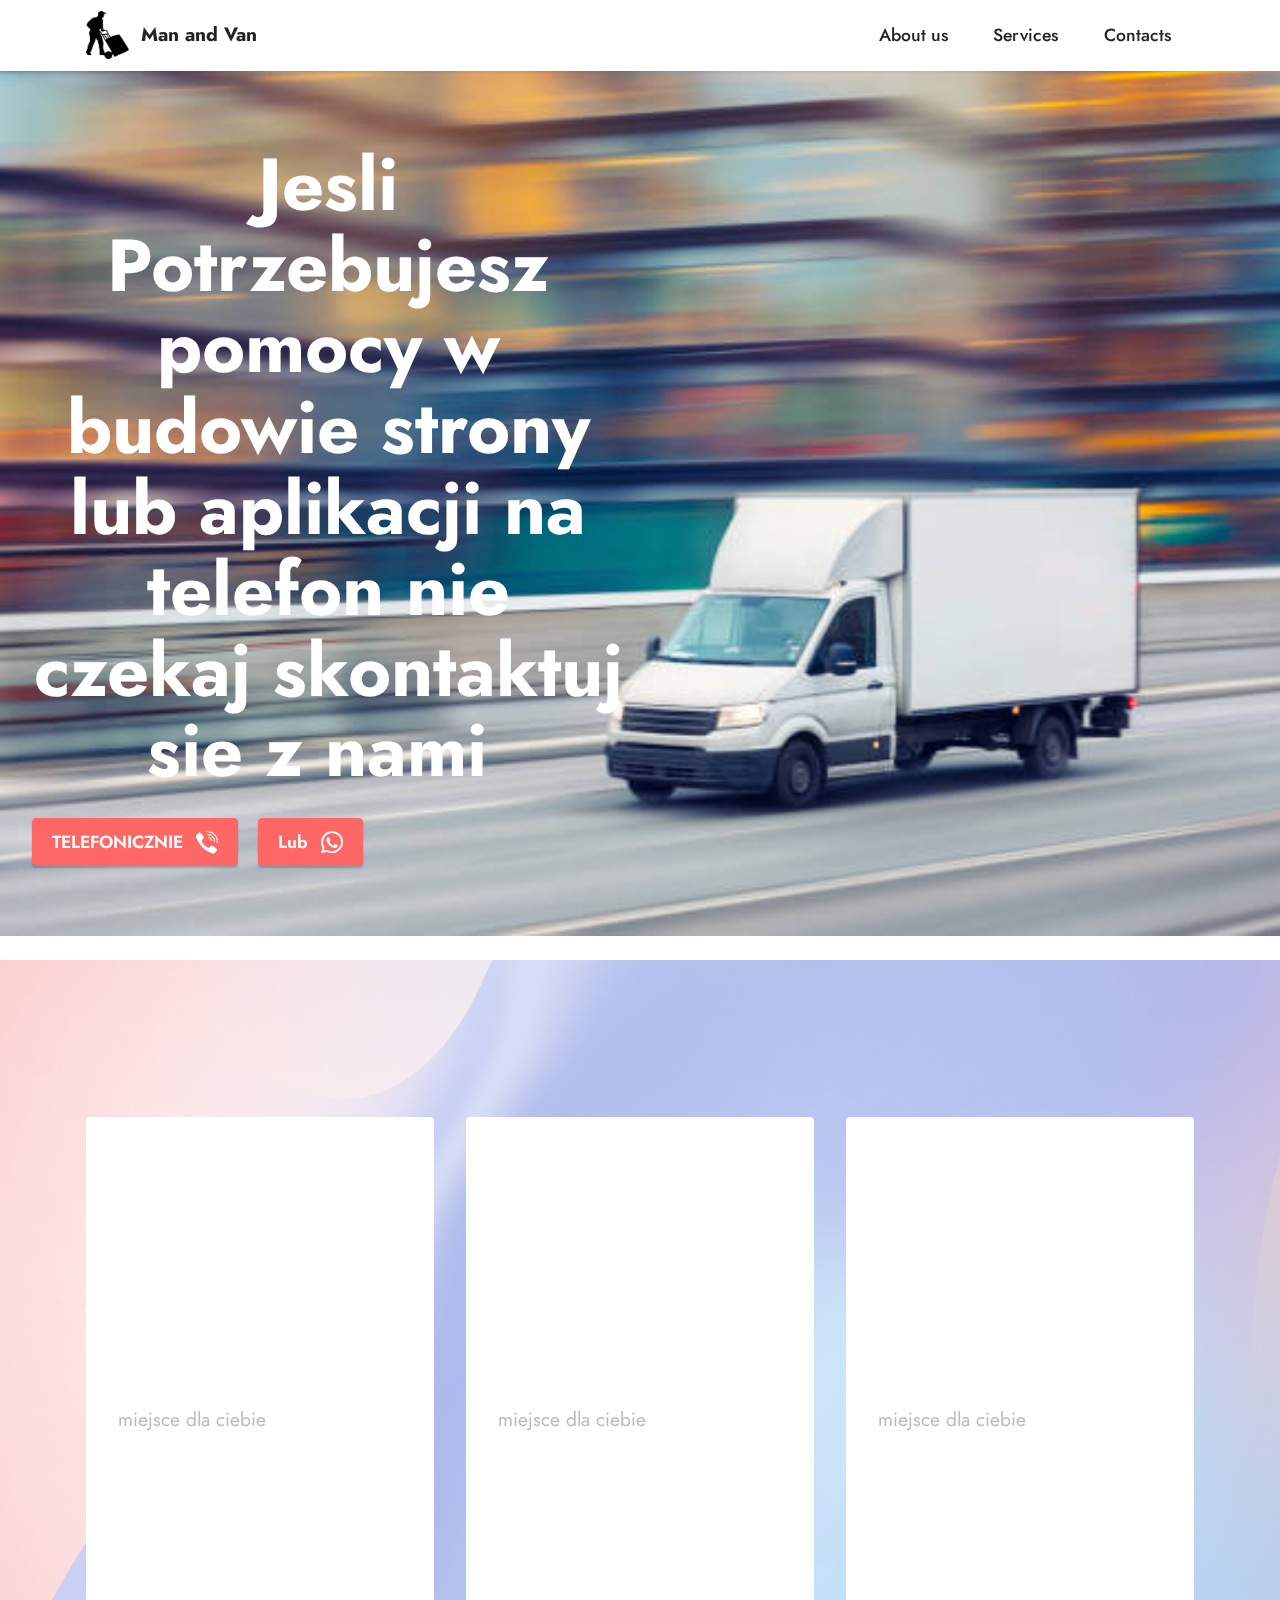
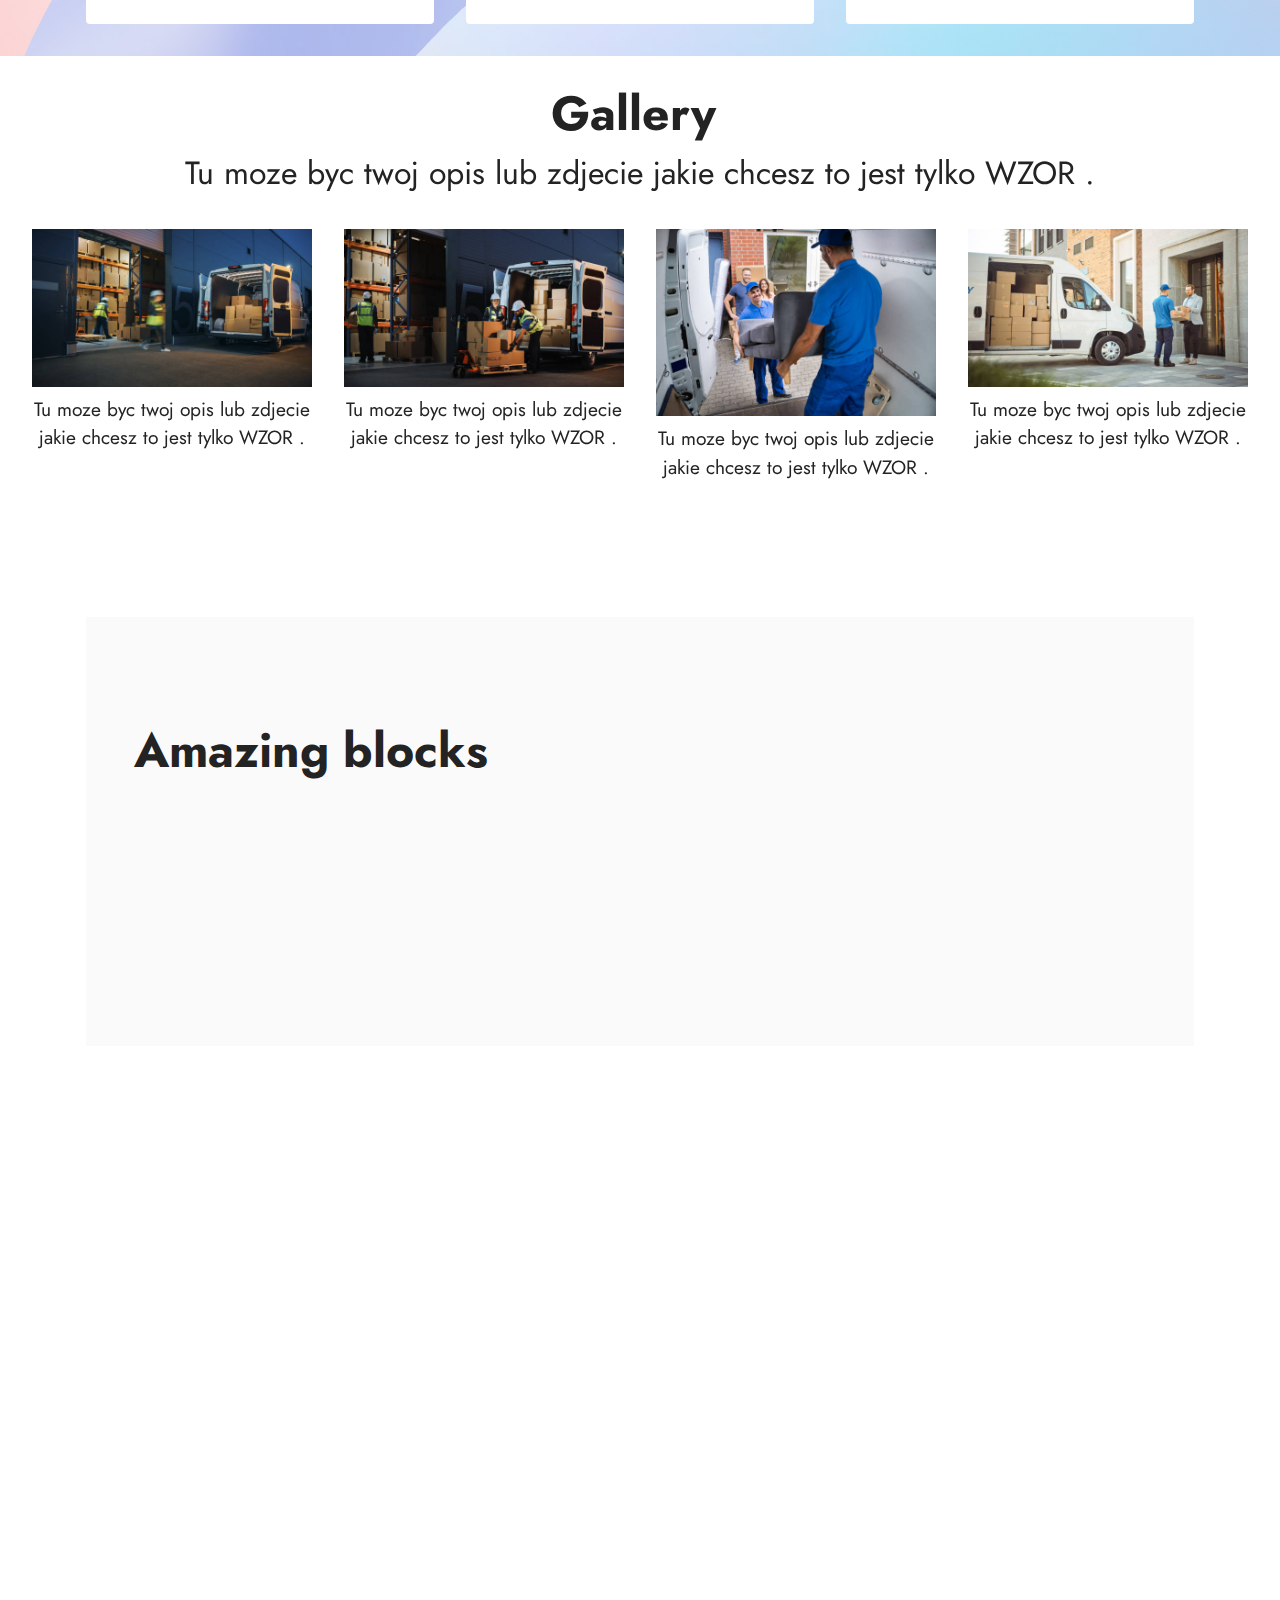
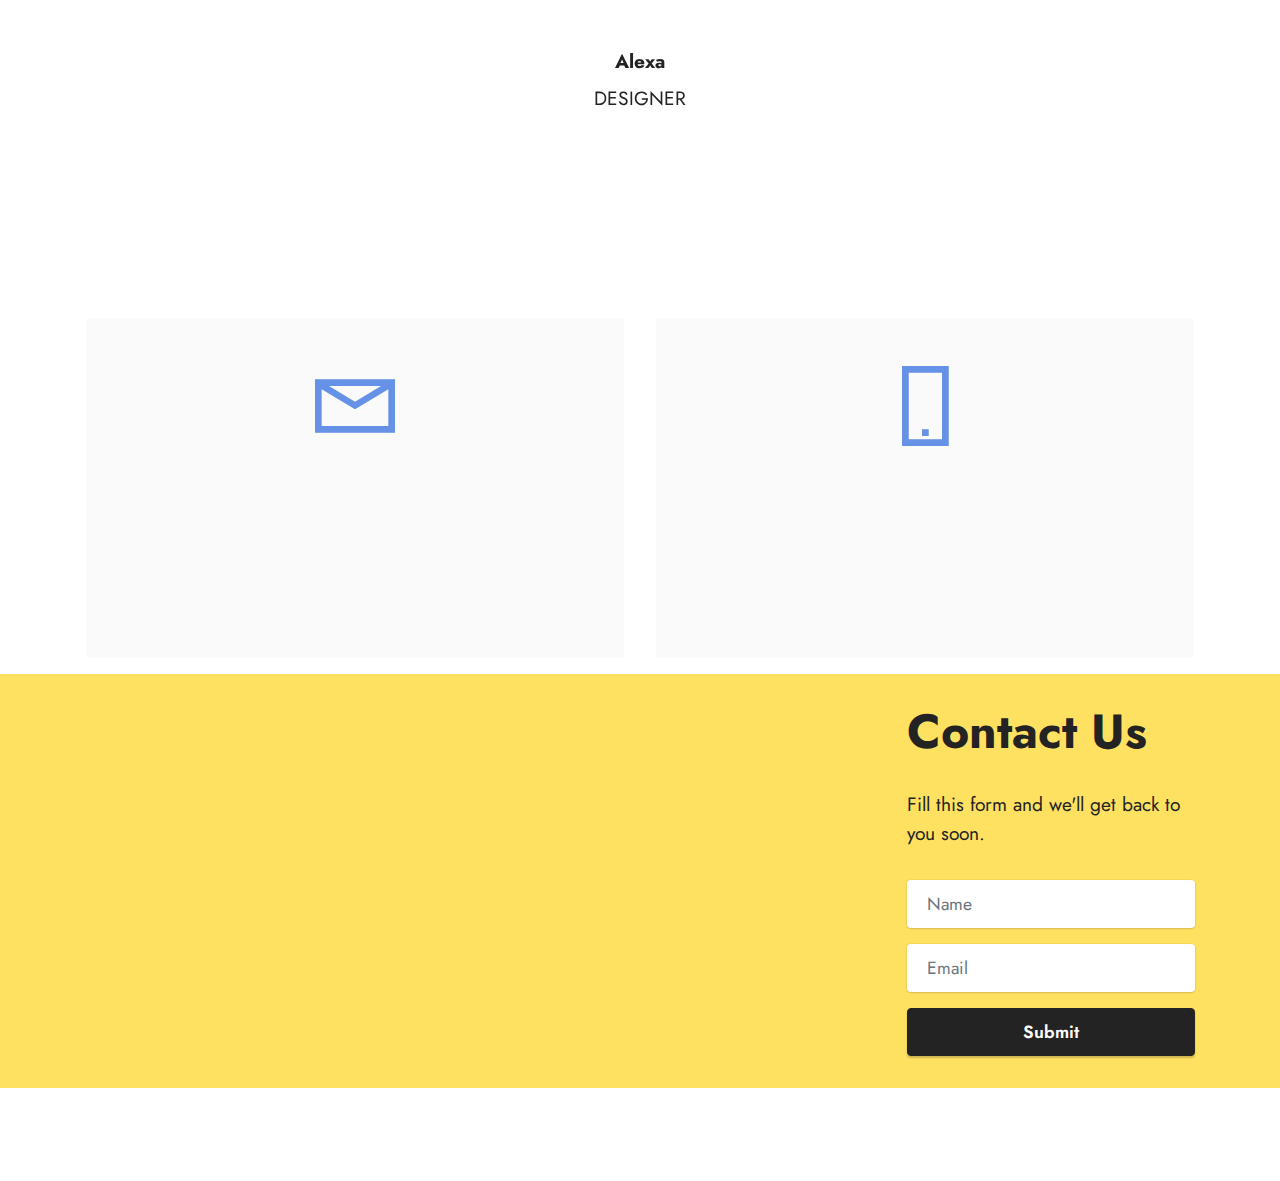
==== commit f162041d: "Add files via upload" ====
--- a/index.html
+++ b/index.html
@@ -6,21 +6,22 @@
   <meta http-equiv="X-UA-Compatible" content="IE=edge">
   <meta name="generator" content="Mobirise v5.7.12, mobirise.com">
   <meta name="viewport" content="width=device-width, initial-scale=1, minimum-scale=1">
-  <link rel="shortcut icon" href="assets/images/facet-z-wozkiem-i-boxami.png" type="image/x-icon">
+  <link rel="shortcut icon" href="assets/images/facet-z-wozkiem-i-boxami-1.png" type="image/x-icon">
   <meta name="description" content="">
   
   
-  <title>Home</title>
+  <title>website test</title>
   <link rel="stylesheet" href="assets/web/assets/mobirise-icons2/mobirise2.css">
   <link rel="stylesheet" href="assets/bootstrap/css/bootstrap.min.css">
   <link rel="stylesheet" href="assets/bootstrap/css/bootstrap-grid.min.css">
   <link rel="stylesheet" href="assets/bootstrap/css/bootstrap-reboot.min.css">
   <link rel="stylesheet" href="assets/parallax/jarallax.css">
+  <link rel="stylesheet" href="assets/animatecss/animate.css">
   <link rel="stylesheet" href="assets/dropdown/css/style.css">
   <link rel="stylesheet" href="assets/socicon/css/styles.css">
   <link rel="stylesheet" href="assets/theme/css/style.css">
-  <link rel="preload" href="https://fonts.googleapis.com/css2?family=Jost:ital,wght@0,400;0,700;1,400;1,700&display=swap&display=swap" as="style" onload="this.onload=null;this.rel='stylesheet'">
-  <noscript><link rel="stylesheet" href="https://fonts.googleapis.com/css2?family=Jost:ital,wght@0,400;0,700;1,400;1,700&display=swap&display=swap"></noscript>
+  <link rel="preload" href="https://fonts.googleapis.com/css?family=Jost:100,200,300,400,500,600,700,800,900,100i,200i,300i,400i,500i,600i,700i,800i,900i&display=swap" as="style" onload="this.onload=null;this.rel='stylesheet'">
+  <noscript><link rel="stylesheet" href="https://fonts.googleapis.com/css?family=Jost:100,200,300,400,500,600,700,800,900,100i,200i,300i,400i,500i,600i,700i,800i,900i&display=swap"></noscript>
   <link rel="preload" as="style" href="assets/mobirise/css/mbr-additional.css"><link rel="stylesheet" href="assets/mobirise/css/mbr-additional.css" type="text/css">
 
   
@@ -36,11 +37,11 @@
         <div class="container">
             <div class="navbar-brand">
                 <span class="navbar-logo">
-                    <a href="https://mobiri.se">
-                        <img src="assets/images/facet-z-wozkiem-i-boxami.png" alt="Mobirise Website Builder" style="height: 3rem;">
+                    <a href="index.html">
+                        <img src="assets/images/facet-z-wozkiem-i-boxami.png" alt="WZOR" style="height: 3rem;">
                     </a>
                 </span>
-                <span class="navbar-caption-wrap"><a class="navbar-caption text-black display-7" href="https://mobiri.se">Man and Van&nbsp;</a></span>
+                <span class="navbar-caption-wrap"><a class="navbar-caption text-black text-primary display-7" href="index.html">Man and Van&nbsp;</a></span>
             </div>
             <button class="navbar-toggler" type="button" data-toggle="collapse" data-bs-toggle="collapse" data-target="#navbarSupportedContent" data-bs-target="#navbarSupportedContent" aria-controls="navbarNavAltMarkup" aria-expanded="false" aria-label="Toggle navigation">
                 <div class="hamburger">
@@ -154,8 +155,8 @@
         </div>
         <div class="row mbr-gallery mt-4">
             <div class="col-12 col-md-6 col-lg-3 item gallery-image">
-                <div class="item-wrapper" data-toggle="modal" data-bs-toggle="modal" data-target="#twfVYgYKeZ-modal" data-bs-target="#twfVYgYKeZ-modal">
-                    <img class="w-100" src="assets/images/otwarty-van-z-paczkami-kolo-magazynu.jpg" alt="Mobirise Website Builder" data-slide-to="0" data-bs-slide-to="0" data-target="#lb-twfVYgYKeZ" data-bs-target="#lb-twfVYgYKeZ">
+                <div class="item-wrapper" data-toggle="modal" data-bs-toggle="modal" data-target="#twgkyGV631-modal" data-bs-target="#twgkyGV631-modal">
+                    <img class="w-100" src="assets/images/otwarty-van-z-paczkami-kolo-magazynu.jpg" alt="wzor" data-slide-to="0" data-bs-slide-to="0" data-target="#lb-twgkyGV631" data-bs-target="#lb-twgkyGV631">
                     <div class="icon-wrapper">
                         <span class="mobi-mbri mobi-mbri-search mbr-iconfont mbr-iconfont-btn"></span>
                     </div>
@@ -163,8 +164,8 @@
                 <h6 class="mbr-item-subtitle mbr-fonts-style align-center mb-2 mt-2 display-7">Tu moze byc twoj opis lub zdjecie jakie chcesz to jest tylko WZOR .</h6>
             </div>
             <div class="col-12 col-md-6 col-lg-3 item gallery-image">
-                <div class="item-wrapper" data-toggle="modal" data-bs-toggle="modal" data-target="#twfVYgYKeZ-modal" data-bs-target="#twfVYgYKeZ-modal">
-                    <img class="w-100" src="assets/images/otwarty-van-z-paczkami-kolo-magazynu-2.jpg" alt="Mobirise Website Builder" data-slide-to="1" data-bs-slide-to="1" data-target="#lb-twfVYgYKeZ" data-bs-target="#lb-twfVYgYKeZ">
+                <div class="item-wrapper" data-toggle="modal" data-bs-toggle="modal" data-target="#twgkyGV631-modal" data-bs-target="#twgkyGV631-modal">
+                    <img class="w-100" src="assets/images/otwarty-van-z-paczkami-kolo-magazynu-2.jpg" alt="wzor" data-slide-to="1" data-bs-slide-to="1" data-target="#lb-twgkyGV631" data-bs-target="#lb-twgkyGV631">
                     <div class="icon-wrapper">
                         <span class="mobi-mbri mobi-mbri-search mbr-iconfont mbr-iconfont-btn"></span>
                     </div>
@@ -172,8 +173,8 @@
                 <h6 class="mbr-item-subtitle mbr-fonts-style align-center mb-2 mt-2 display-7">Tu moze byc twoj opis lub zdjecie jakie chcesz to jest tylko WZOR .</h6>
             </div>
             <div class="col-12 col-md-6 col-lg-3 item gallery-image">
-                <div class="item-wrapper" data-toggle="modal" data-bs-toggle="modal" data-target="#twfVYgYKeZ-modal" data-bs-target="#twfVYgYKeZ-modal">
-                    <img class="w-100" src="assets/images/wyladunek-sofy.jpg" alt="Mobirise Website Builder" data-slide-to="2" data-bs-slide-to="2" data-target="#lb-twfVYgYKeZ" data-bs-target="#lb-twfVYgYKeZ">
+                <div class="item-wrapper" data-toggle="modal" data-bs-toggle="modal" data-target="#twgkyGV631-modal" data-bs-target="#twgkyGV631-modal">
+                    <img class="w-100" src="assets/images/wyladunek-sofy.jpg" alt="wzor" data-slide-to="2" data-bs-slide-to="2" data-target="#lb-twgkyGV631" data-bs-target="#lb-twgkyGV631">
                     <div class="icon-wrapper">
                         <span class="mobi-mbri mobi-mbri-search mbr-iconfont mbr-iconfont-btn"></span>
                     </div>
@@ -181,8 +182,8 @@
                 <h6 class="mbr-item-subtitle mbr-fonts-style align-center mb-2 mt-2 display-7">Tu moze byc twoj opis lub zdjecie jakie chcesz to jest tylko WZOR .</h6>
             </div>
             <div class="col-12 col-md-6 col-lg-3 item gallery-image">
-                <div class="item-wrapper" data-toggle="modal" data-bs-toggle="modal" data-target="#twfVYgYKeZ-modal" data-bs-target="#twfVYgYKeZ-modal">
-                    <img class="w-100" src="assets/images/dostarczenie-paczki-do-rak.jpg" alt="Mobirise Website Builder" data-slide-to="3" data-bs-slide-to="3" data-target="#lb-twfVYgYKeZ" data-bs-target="#lb-twfVYgYKeZ">
+                <div class="item-wrapper" data-toggle="modal" data-bs-toggle="modal" data-target="#twgkyGV631-modal" data-bs-target="#twgkyGV631-modal">
+                    <img class="w-100" src="assets/images/dostarczenie-paczki-do-rak.jpg" alt="wzor" data-slide-to="3" data-bs-slide-to="3" data-target="#lb-twgkyGV631" data-bs-target="#lb-twgkyGV631">
                     <div class="icon-wrapper">
                         <span class="mobi-mbri mobi-mbri-search mbr-iconfont mbr-iconfont-btn"></span>
                     </div>
@@ -191,11 +192,11 @@
             </div>
         </div>
 
-        <div class="modal mbr-slider" tabindex="-1" role="dialog" aria-hidden="true" id="twfVYgYKeZ-modal">
+        <div class="modal mbr-slider" tabindex="-1" role="dialog" aria-hidden="true" id="twgkyGV631-modal">
             <div class="modal-dialog" role="document">
                 <div class="modal-content">
                     <div class="modal-body">
-                        <div class="carousel slide" id="lb-twfVYgYKeZ" data-interval="5000" data-bs-interval="5000">
+                        <div class="carousel slide" id="lb-twgkyGV631" data-interval="5000" data-bs-interval="5000">
                             <div class="carousel-inner">
                                 <div class="carousel-item active">
                                     <img class="d-block w-100" src="assets/images/otwarty-van-z-paczkami-kolo-magazynu.jpg" alt="Mobirise Website Builder">
@@ -211,18 +212,18 @@
                                 </div>
                             </div>
                             <ol class="carousel-indicators">
-                                <li data-slide-to="0" data-bs-slide-to="0" class="active" data-target="#lb-twfVYgYKeZ" data-bs-target="#lb-twfVYgYKeZ"></li>
-                                <li data-slide-to="1" data-bs-slide-to="1" data-target="#lb-twfVYgYKeZ" data-bs-target="#lb-twfVYgYKeZ"></li>
-                                <li data-slide-to="2" data-bs-slide-to="2" data-target="#lb-twfVYgYKeZ" data-bs-target="#lb-twfVYgYKeZ"></li>
-                                <li data-slide-to="3" data-bs-slide-to="3" data-target="#lb-twfVYgYKeZ" data-bs-target="#lb-twfVYgYKeZ"></li>
+                                <li data-slide-to="0" data-bs-slide-to="0" class="active" data-target="#lb-twgkyGV631" data-bs-target="#lb-twgkyGV631"></li>
+                                <li data-slide-to="1" data-bs-slide-to="1" data-target="#lb-twgkyGV631" data-bs-target="#lb-twgkyGV631"></li>
+                                <li data-slide-to="2" data-bs-slide-to="2" data-target="#lb-twgkyGV631" data-bs-target="#lb-twgkyGV631"></li>
+                                <li data-slide-to="3" data-bs-slide-to="3" data-target="#lb-twgkyGV631" data-bs-target="#lb-twgkyGV631"></li>
                             </ol>
                             <a role="button" href="" class="close" data-dismiss="modal" data-bs-dismiss="modal" aria-label="Close">
                             </a>
-                            <a class="carousel-control-prev carousel-control" role="button" data-slide="prev" data-bs-slide="prev" href="#lb-twfVYgYKeZ">
+                            <a class="carousel-control-prev carousel-control" role="button" data-slide="prev" data-bs-slide="prev" href="#lb-twgkyGV631">
                                 <span class="mobi-mbri mobi-mbri-arrow-prev" aria-hidden="true"></span>
                                 <span class="sr-only visually-hidden">Previous</span>
                             </a>
-                            <a class="carousel-control-next carousel-control" role="button" data-slide="next" data-bs-slide="next" href="#lb-twfVYgYKeZ">
+                            <a class="carousel-control-next carousel-control" role="button" data-slide="next" data-bs-slide="next" href="#lb-twgkyGV631">
                                 <span class="mobi-mbri mobi-mbri-arrow-next" aria-hidden="true"></span>
                                 <span class="sr-only visually-hidden">Next</span>
                             </a>
@@ -255,7 +256,7 @@
                 </div>
                 <div class="col-12 col-lg-6">
                     <div class="image-wrapper">
-                        <img src="assets/images/sprinter-rozmyty-w-miescie.jpg" alt="Mobirise Website Builder">
+                        <img src="assets/images/sprinter-rozmyty-w-miescie.jpg" alt="wzor">
                     </div>
                 </div>
             </div>
@@ -273,28 +274,28 @@
         </div>
         <div class="row justify-content-center mt-4">
             <div class="col-md-3 card">
-                <img src="assets/images/1.png" alt="Mobirise Website Builder">
-            </div>
-            <div class="col-md-3 card">
-                <img src="assets/images/2.png" alt="Mobirise Website Builder">
-            </div>
-            <div class="col-md-3 card">
-                <img src="assets/images/3.png" alt="Mobirise Website Builder">
-            </div>
-            <div class="col-md-3 card">
-                <img src="assets/images/4.png" alt="Mobirise Website Builder">
-            </div>
-            <div class="col-md-3 card">
-                <img src="assets/images/2.png" alt="Mobirise Website Builder">
-            </div>
-            <div class="col-md-3 card">
-                <img src="assets/images/3.png" alt="Mobirise Website Builder">
-            </div>
-            <div class="col-md-3 card">
-                <img src="assets/images/4.png" alt="Mobirise Website Builder">
-            </div>
-            <div class="col-md-3 card">
-                <img src="assets/images/5.png" alt="Mobirise Website Builder">
+                <a href="index.html#contacts1-a"><img src="assets/images/reka-czuwajaca-na-wszystkim.jpg" alt="wzor"></a>
+            </div>
+            <div class="col-md-3 card">
+                <a href="index.html#contacts1-a"><img src="assets/images/logista-transportu.jpg" alt="wzor"></a>
+            </div>
+            <div class="col-md-3 card">
+                <a href="index.html#contacts1-a"><img src="assets/images/nei-zalezne-skad-jestes-planeta.jpg" alt="wzor"></a>
+            </div>
+            <div class="col-md-3 card">
+                <a href="index.html#contacts1-a"><img src="assets/images/czas-na-zmiany-zosan-z-nami.jpg" alt="wzor"></a>
+            </div>
+            <div class="col-md-3 card">
+                <a href="index.html#contacts1-a"><img src="assets/images/fast-delivery.jpg" alt="wzor"></a>
+            </div>
+            <div class="col-md-3 card">
+                <a href="index.html#contacts1-a"><img src="assets/images/transport-z-aladunek-vana-z-wozka.jpg" alt="wzor"></a>
+            </div>
+            <div class="col-md-3 card">
+                <a href="index.html#contacts1-a"><img src="assets/images/twoj-plan-transportu.jpg" alt="wzor"></a>
+            </div>
+            <div class="col-md-3 card">
+                <a href="index.html#contacts1-a"><img src="assets/images/animacja-transportu-w-porcie.jpg" alt="wzor"></a>
             </div>
         </div>
     </div>
@@ -319,8 +320,8 @@
                         <div class="user">
                             <div class="user_image">
                                 <div class="item-wrapper position-relative">
-                                    <img src="assets/images/team3.jpg" alt="Mobirise Website Builder">
-                                </div>
+                                    
+                                <a href="index.html#contacts1-a"><img src="assets/images/team3.jpg" alt="wzor"></a></div>
                             </div>
                             <div class="user_text mb-4">
                                 <p class="mbr-fonts-style display-7">Tu Moga byc komentarze o twojej firmie !!!&nbsp;</p>
@@ -337,8 +338,8 @@
                         <div class="user">
                             <div class="user_image">
                                 <div class="item-wrapper position-relative">
-                                    <img src="assets/images/team2.jpg" alt="Mobirise Website Builder">
-                                </div>
+                                    
+                                <a href="index.html#contacts1-a"><img src="assets/images/team2.jpg" alt="wzor"></a></div>
                             </div>
                             <div class="user_text mb-4">
                                 <p class="mbr-fonts-style display-7">
@@ -357,8 +358,8 @@
                         <div class="user">
                             <div class="user_image">
                                 <div class="item-wrapper position-relative">
-                                    <img src="assets/images/team1.jpg" alt="Mobirise Website Builder">
-                                </div>
+                                    
+                                <a href="index.html#contacts1-a"><img src="assets/images/team1.jpg" alt="wzor"></a></div>
                             </div>
                             <div class="user_text mb-4">
                                 <p class="mbr-fonts-style display-7">
@@ -449,11 +450,11 @@
         <div class="row justify-content-center">
             <div class="col-lg-7 col-12">
                 <div class="image-wrapper">
-                    <img class="w-100" src="assets/images/deal.jpg" alt="Mobirise Website Builder">
+                    <a href="index.html#contacts1-a"><img class="w-100" src="assets/images/deal.jpg" alt="wzor"></a>
                 </div>
             </div>
             <div class="col-lg-3 offset-lg-1 mbr-form" data-form-type="formoid">
-                <form action="https://mobirise.eu/" method="POST" class="mbr-form form-with-styler" data-form-title="Form Name"><input type="hidden" name="email" data-form-email="true" value="Lfnh44OyFcsNMaD1NDBvJknSoILrKmkFozA41iMPfIn/9kJF5+ipyJuTEijLyDqtPx5bDU/skSgbsV/95HSxLJkZyk/T/EPT59ghHFj2eYucjnM7Oi+qT3JwAv83IKhd">
+                <form action="https://mobirise.eu/" method="POST" class="mbr-form form-with-styler" data-form-title="Form Name"><input type="hidden" name="email" data-form-email="true" value="atrEf9qN31MJAHEdx8Ov7qV5VY6x4PaFW9zvt2m1xn/PYqkVcCeUiUPrDUgEDAEaQzQjdsqVGBR8jqh4IFGRFDmns/RGQN13nG7u1MSGNu8LKscqbj0gXIzJ3I/uhsPb">
                     <div class="row">
                         <div hidden="hidden" data-form-alert="" class="alert alert-success col-12">Thanks for filling out the form!</div>
                         <div hidden="hidden" data-form-alert-danger="" class="alert alert-danger col-12">
@@ -485,102 +486,26 @@
     </div>
 </section>
 
-<section data-bs-version="5.1" class="footer6 cid-twfGDroxyE" once="footers" id="footer6-b">
+<section data-bs-version="5.1" class="footer7 cid-twgkmReh6Z" once="footers" id="footer7-i">
 
     
 
     
 
     <div class="container">
-        <div class="row content mbr-white">
-            <div class="col-12 col-md-3 mbr-fonts-style display-7">
-                <h5 class="mbr-section-subtitle mbr-fonts-style mb-2 display-7">
-                    <strong>Address</strong>
-                </h5>
-                <p class="mbr-text mbr-fonts-style display-7">
-                    1234 Street Name <br>
-                    City, AA 99999
-                </p> <br>
-                <h5 class="mbr-section-subtitle mbr-fonts-style mb-2 mt-4 display-7">
-                    <strong>Contacts</strong>
-                </h5>
-                <p class="mbr-text mbr-fonts-style mb-4 display-7">
-                    Email: support<br>
-                    Phone: +1 (0) 000 0000 001 <br>
-                    Fax: +1 (0) 000 0000 002
+        <div class="media-container-row align-center mbr-white">
+            <div class="col-12">
+                <p class="mbr-text mb-0 mbr-fonts-style display-7">
+                    © Copyright 2025 Mobirise - All Rights Reserved
                 </p>
             </div>
-            <div class="col-12 col-md-3 mbr-fonts-style display-7">
-                <h5 class="mbr-section-subtitle mbr-fonts-style mb-2 display-7">
-                    <strong>Links</strong>
-                </h5>
-                <ul class="list mbr-fonts-style mb-4 display-4">
-                    <li class="mbr-text item-wrap">
-                        <a class="text-primary" href="index.html#contacts1-a">Website builder</a>
-                    </li>
-                    <li class="mbr-text item-wrap">
-                        <a class="text-primary" href="index.html#contacts1-a">Download for Windows</a>
-                    </li>
-                    <li class="mbr-text item-wrap">
-                        <a class="text-primary" href="index.html#contacts1-a">Download for Mac</a>
-                    </li>
-                </ul>
-                <h5 class="mbr-section-subtitle mbr-fonts-style mb-2 mt-5 display-7"></h5>
-                <p class="mbr-text mbr-fonts-style mb-4 display-7"><strong>Tu moga byc wypisane detale twojej firmy&nbsp;</strong></p>
-            </div>
-            <div class="col-12 col-md-6">
-                <div class="google-map"><iframe frameborder="0" style="border:0" src="https://www.google.com/maps/embed/v1/place?key=AIzaSyCZI5F_k6S1k46ujh0SNrapM89f7mJxd30&amp;q=350 5th Ave, New York, NY 10118" allowfullscreen=""></iframe></div>
-            </div>
-            <div class="col-md-6">
-                <div class="social-list align-left">
-                    <div class="soc-item">
-                        <a href="https://twitter.com/mobirise" target="_blank">
-                            <span class="socicon-twitter socicon mbr-iconfont mbr-iconfont-social"></span>
-                        </a>
-                    </div>
-                    <div class="soc-item">
-                        <a href="https://www.facebook.com/pages/Mobirise/1616226671953247" target="_blank">
-                            <span class="socicon-facebook socicon mbr-iconfont mbr-iconfont-social"></span>
-                        </a>
-                    </div>
-                    <div class="soc-item">
-                        <a href="https://www.youtube.com/c/mobirise" target="_blank">
-                            <span class="socicon-youtube socicon mbr-iconfont mbr-iconfont-social"></span>
-                        </a>
-                    </div>
-                    <div class="soc-item">
-                        <a href="https://instagram.com/mobirise" target="_blank">
-                            <span class="socicon-instagram socicon mbr-iconfont mbr-iconfont-social"></span>
-                        </a>
-                    </div>
-                    <div class="soc-item">
-                        <a href="https://plus.google.com/u/0/+Mobirise" target="_blank">
-                            <span class="socicon-googleplus socicon mbr-iconfont mbr-iconfont-social"></span>
-                        </a>
-                    </div>
-                    <div class="soc-item">
-                        <a href="https://www.behance.net/Mobirise" target="_blank">
-                            <span class="socicon-behance socicon mbr-iconfont mbr-iconfont-social"></span>
-                        </a>
-                    </div>
-                </div>
-            </div>
-        </div>
-        <div class="footer-lower">
-            <div class="media-container-row">
-                <div class="col-sm-12">
-                    <hr>
-                </div>
-            </div>
-            <div class="col-sm-12 copyright pl-0">
-                <p class="mbr-text mbr-fonts-style mbr-white display-7">
-                    © Copyright 2025&nbsp; - All Rights Reserved
-                </p>
-            </div>
-        </div>
-    </div>
-</section><section class="display-7" style="padding: 0;align-items: center;justify-content: center;flex-wrap: wrap;    align-content: center;display: flex;position: relative;height: 4rem;"><a href="https://mobiri.se/2953950" style="flex: 1 1;height: 4rem;position: absolute;width: 100%;z-index: 1;"><img alt="" style="height: 4rem;" src="[data-uri]"></a><p style="margin: 0;text-align: center;" class="display-7">Created with &#8204;</p><a style="z-index:1" href="https://mobirise.com">Mobirise.com </a></section><script src="assets/bootstrap/js/bootstrap.bundle.min.js"></script>  <script src="assets/parallax/jarallax.js"></script>  <script src="assets/smoothscroll/smooth-scroll.js"></script>  <script src="assets/ytplayer/index.js"></script>  <script src="assets/dropdown/js/navbar-dropdown.js"></script>  <script src="assets/embla/embla.min.js"></script>  <script src="assets/embla/script.js"></script>  <script src="assets/theme/js/script.js"></script>  <script src="assets/formoid/formoid.min.js"></script>  
-  
-  
-</body>
+        </div>
+    </div>
+</section><section class="display-7" style="padding: 0;align-items: center;justify-content: center;flex-wrap: wrap;    align-content: center;display: flex;position: relative;height: 4rem;"><a href="https://mobiri.se/2953950" style="flex: 1 1;height: 4rem;position: absolute;width: 100%;z-index: 1;"><img alt="" style="height: 4rem;" src="[data-uri]"></a><p style="margin: 0;text-align: center;" class="display-7">Designed with &#8204;</p><a style="z-index:1" href="https://mobirise.com/offline-website-builder.html">Offline Website Software</a></section><script src="assets/bootstrap/js/bootstrap.bundle.min.js"></script>  <script src="assets/parallax/jarallax.js"></script>  <script src="assets/web/assets/cookies-alert-plugin/cookies-alert-core.js"></script>  <script src="assets/web/assets/cookies-alert-plugin/cookies-alert-script.js"></script>  <script src="assets/smoothscroll/smooth-scroll.js"></script>  <script src="assets/ytplayer/index.js"></script>  <script src="assets/dropdown/js/navbar-dropdown.js"></script>  <script src="assets/embla/embla.min.js"></script>  <script src="assets/embla/script.js"></script>  <script src="assets/theme/js/script.js"></script>  <script src="assets/formoid/formoid.min.js"></script>  
+  
+  
+<input name="cookieData" type="hidden" data-cookie-cookiesAlertType='false' data-cookie-customDialogSelector='null' data-cookie-colorText='#424a4d' data-cookie-colorBg='rgb(255, 255, 255)' data-cookie-opacityOverlay='1' data-cookie-textButton='GOT IT' data-cookie-rejectText='REJECT' data-cookie-colorButton='#6592e6' data-cookie-rejectColor='#ffffff' data-cookie-colorLink='#424a4d' data-cookie-underlineLink='true' data-cookie-text="We use cookies to give you the best experience. Read our <a href='privacy.html'>cookie policy</a>.">
+   <div id="scrollToTop" class="scrollToTop mbr-arrow-up"><a style="text-align: center;"><i class="mbr-arrow-up-icon mbr-arrow-up-icon-cm cm-icon cm-icon-smallarrow-up"></i></a></div>
+    <input name="animation" type="hidden">
+  </body>
 </html>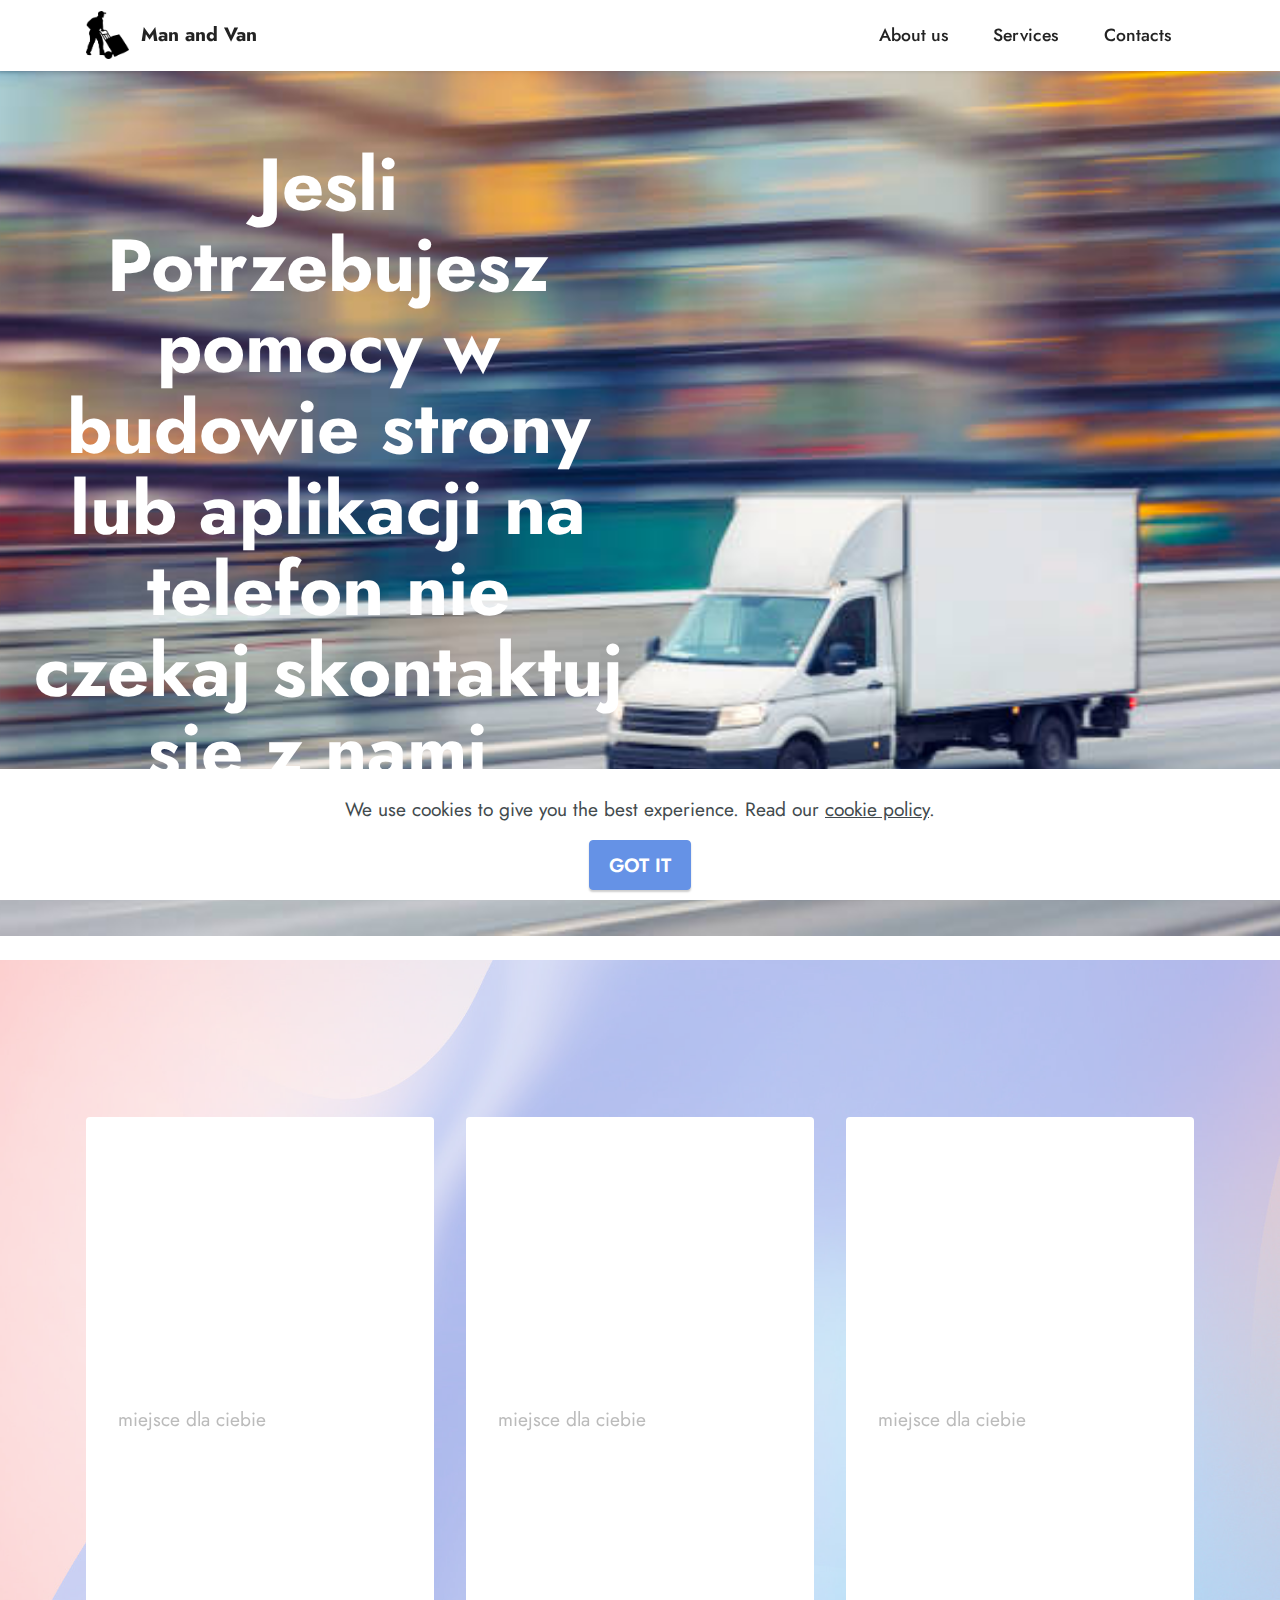
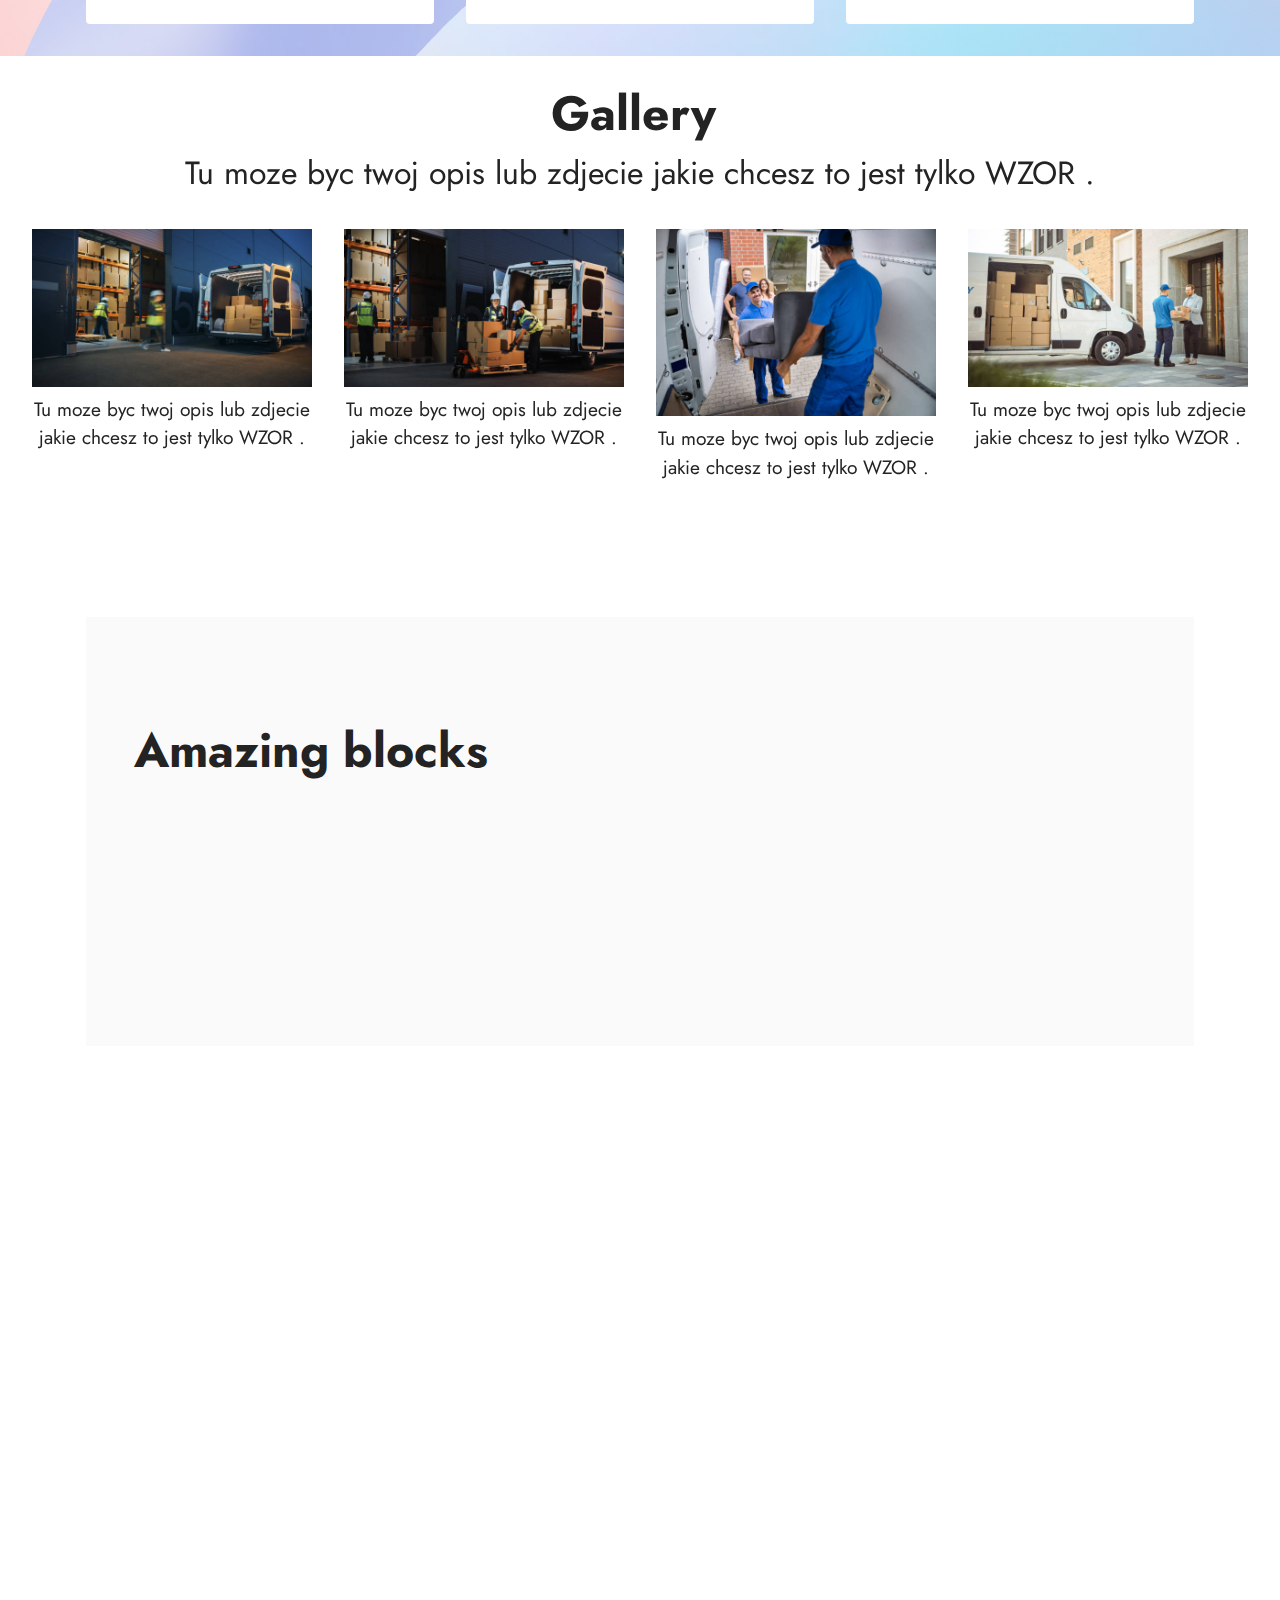
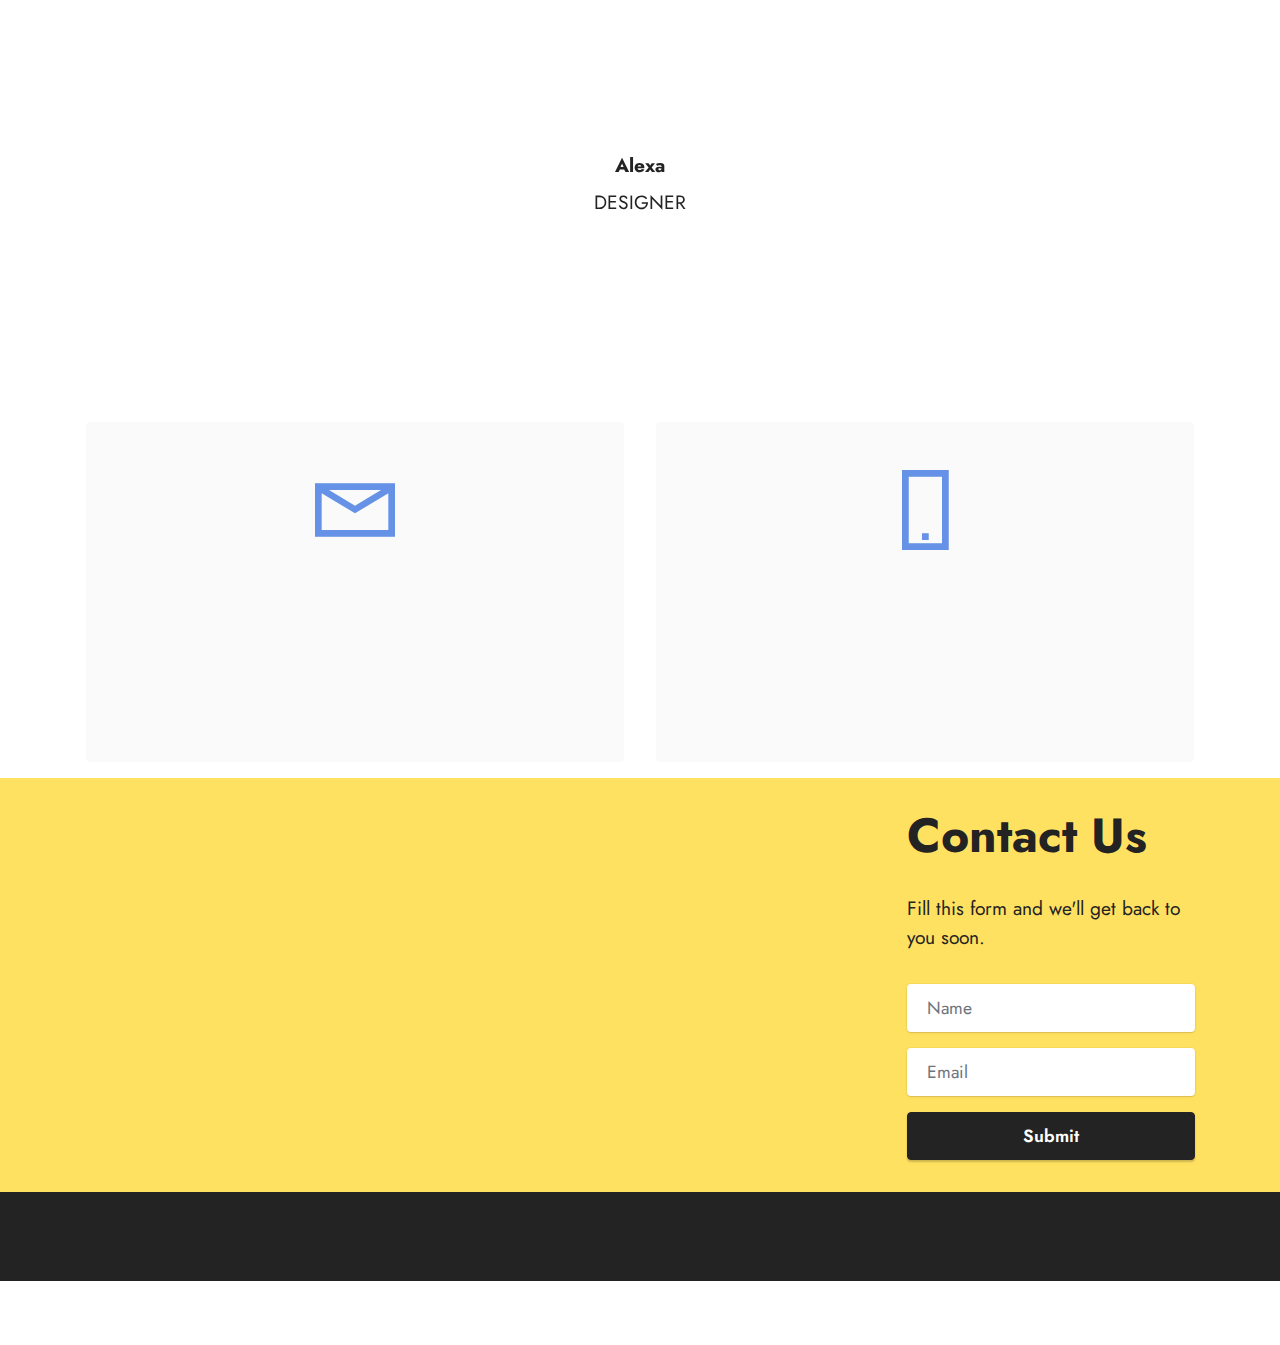
==== commit 3bebaf28: "Add files via upload" ====
--- a/index.html
+++ b/index.html
@@ -155,8 +155,8 @@
         </div>
         <div class="row mbr-gallery mt-4">
             <div class="col-12 col-md-6 col-lg-3 item gallery-image">
-                <div class="item-wrapper" data-toggle="modal" data-bs-toggle="modal" data-target="#twgkyGV631-modal" data-bs-target="#twgkyGV631-modal">
-                    <img class="w-100" src="assets/images/otwarty-van-z-paczkami-kolo-magazynu.jpg" alt="wzor" data-slide-to="0" data-bs-slide-to="0" data-target="#lb-twgkyGV631" data-bs-target="#lb-twgkyGV631">
+                <div class="item-wrapper" data-toggle="modal" data-bs-toggle="modal" data-target="#twgmAppN02-modal" data-bs-target="#twgmAppN02-modal">
+                    <img class="w-100" src="assets/images/otwarty-van-z-paczkami-kolo-magazynu.jpg" alt="wzor" data-slide-to="0" data-bs-slide-to="0" data-target="#lb-twgmAppN02" data-bs-target="#lb-twgmAppN02">
                     <div class="icon-wrapper">
                         <span class="mobi-mbri mobi-mbri-search mbr-iconfont mbr-iconfont-btn"></span>
                     </div>
@@ -164,8 +164,8 @@
                 <h6 class="mbr-item-subtitle mbr-fonts-style align-center mb-2 mt-2 display-7">Tu moze byc twoj opis lub zdjecie jakie chcesz to jest tylko WZOR .</h6>
             </div>
             <div class="col-12 col-md-6 col-lg-3 item gallery-image">
-                <div class="item-wrapper" data-toggle="modal" data-bs-toggle="modal" data-target="#twgkyGV631-modal" data-bs-target="#twgkyGV631-modal">
-                    <img class="w-100" src="assets/images/otwarty-van-z-paczkami-kolo-magazynu-2.jpg" alt="wzor" data-slide-to="1" data-bs-slide-to="1" data-target="#lb-twgkyGV631" data-bs-target="#lb-twgkyGV631">
+                <div class="item-wrapper" data-toggle="modal" data-bs-toggle="modal" data-target="#twgmAppN02-modal" data-bs-target="#twgmAppN02-modal">
+                    <img class="w-100" src="assets/images/otwarty-van-z-paczkami-kolo-magazynu-2.jpg" alt="wzor" data-slide-to="1" data-bs-slide-to="1" data-target="#lb-twgmAppN02" data-bs-target="#lb-twgmAppN02">
                     <div class="icon-wrapper">
                         <span class="mobi-mbri mobi-mbri-search mbr-iconfont mbr-iconfont-btn"></span>
                     </div>
@@ -173,8 +173,8 @@
                 <h6 class="mbr-item-subtitle mbr-fonts-style align-center mb-2 mt-2 display-7">Tu moze byc twoj opis lub zdjecie jakie chcesz to jest tylko WZOR .</h6>
             </div>
             <div class="col-12 col-md-6 col-lg-3 item gallery-image">
-                <div class="item-wrapper" data-toggle="modal" data-bs-toggle="modal" data-target="#twgkyGV631-modal" data-bs-target="#twgkyGV631-modal">
-                    <img class="w-100" src="assets/images/wyladunek-sofy.jpg" alt="wzor" data-slide-to="2" data-bs-slide-to="2" data-target="#lb-twgkyGV631" data-bs-target="#lb-twgkyGV631">
+                <div class="item-wrapper" data-toggle="modal" data-bs-toggle="modal" data-target="#twgmAppN02-modal" data-bs-target="#twgmAppN02-modal">
+                    <img class="w-100" src="assets/images/wyladunek-sofy.jpg" alt="wzor" data-slide-to="2" data-bs-slide-to="2" data-target="#lb-twgmAppN02" data-bs-target="#lb-twgmAppN02">
                     <div class="icon-wrapper">
                         <span class="mobi-mbri mobi-mbri-search mbr-iconfont mbr-iconfont-btn"></span>
                     </div>
@@ -182,8 +182,8 @@
                 <h6 class="mbr-item-subtitle mbr-fonts-style align-center mb-2 mt-2 display-7">Tu moze byc twoj opis lub zdjecie jakie chcesz to jest tylko WZOR .</h6>
             </div>
             <div class="col-12 col-md-6 col-lg-3 item gallery-image">
-                <div class="item-wrapper" data-toggle="modal" data-bs-toggle="modal" data-target="#twgkyGV631-modal" data-bs-target="#twgkyGV631-modal">
-                    <img class="w-100" src="assets/images/dostarczenie-paczki-do-rak.jpg" alt="wzor" data-slide-to="3" data-bs-slide-to="3" data-target="#lb-twgkyGV631" data-bs-target="#lb-twgkyGV631">
+                <div class="item-wrapper" data-toggle="modal" data-bs-toggle="modal" data-target="#twgmAppN02-modal" data-bs-target="#twgmAppN02-modal">
+                    <img class="w-100" src="assets/images/dostarczenie-paczki-do-rak.jpg" alt="wzor" data-slide-to="3" data-bs-slide-to="3" data-target="#lb-twgmAppN02" data-bs-target="#lb-twgmAppN02">
                     <div class="icon-wrapper">
                         <span class="mobi-mbri mobi-mbri-search mbr-iconfont mbr-iconfont-btn"></span>
                     </div>
@@ -192,11 +192,11 @@
             </div>
         </div>
 
-        <div class="modal mbr-slider" tabindex="-1" role="dialog" aria-hidden="true" id="twgkyGV631-modal">
+        <div class="modal mbr-slider" tabindex="-1" role="dialog" aria-hidden="true" id="twgmAppN02-modal">
             <div class="modal-dialog" role="document">
                 <div class="modal-content">
                     <div class="modal-body">
-                        <div class="carousel slide" id="lb-twgkyGV631" data-interval="5000" data-bs-interval="5000">
+                        <div class="carousel slide" id="lb-twgmAppN02" data-interval="5000" data-bs-interval="5000">
                             <div class="carousel-inner">
                                 <div class="carousel-item active">
                                     <img class="d-block w-100" src="assets/images/otwarty-van-z-paczkami-kolo-magazynu.jpg" alt="Mobirise Website Builder">
@@ -212,18 +212,18 @@
                                 </div>
                             </div>
                             <ol class="carousel-indicators">
-                                <li data-slide-to="0" data-bs-slide-to="0" class="active" data-target="#lb-twgkyGV631" data-bs-target="#lb-twgkyGV631"></li>
-                                <li data-slide-to="1" data-bs-slide-to="1" data-target="#lb-twgkyGV631" data-bs-target="#lb-twgkyGV631"></li>
-                                <li data-slide-to="2" data-bs-slide-to="2" data-target="#lb-twgkyGV631" data-bs-target="#lb-twgkyGV631"></li>
-                                <li data-slide-to="3" data-bs-slide-to="3" data-target="#lb-twgkyGV631" data-bs-target="#lb-twgkyGV631"></li>
+                                <li data-slide-to="0" data-bs-slide-to="0" class="active" data-target="#lb-twgmAppN02" data-bs-target="#lb-twgmAppN02"></li>
+                                <li data-slide-to="1" data-bs-slide-to="1" data-target="#lb-twgmAppN02" data-bs-target="#lb-twgmAppN02"></li>
+                                <li data-slide-to="2" data-bs-slide-to="2" data-target="#lb-twgmAppN02" data-bs-target="#lb-twgmAppN02"></li>
+                                <li data-slide-to="3" data-bs-slide-to="3" data-target="#lb-twgmAppN02" data-bs-target="#lb-twgmAppN02"></li>
                             </ol>
                             <a role="button" href="" class="close" data-dismiss="modal" data-bs-dismiss="modal" aria-label="Close">
                             </a>
-                            <a class="carousel-control-prev carousel-control" role="button" data-slide="prev" data-bs-slide="prev" href="#lb-twgkyGV631">
+                            <a class="carousel-control-prev carousel-control" role="button" data-slide="prev" data-bs-slide="prev" href="#lb-twgmAppN02">
                                 <span class="mobi-mbri mobi-mbri-arrow-prev" aria-hidden="true"></span>
                                 <span class="sr-only visually-hidden">Previous</span>
                             </a>
-                            <a class="carousel-control-next carousel-control" role="button" data-slide="next" data-bs-slide="next" href="#lb-twgkyGV631">
+                            <a class="carousel-control-next carousel-control" role="button" data-slide="next" data-bs-slide="next" href="#lb-twgmAppN02">
                                 <span class="mobi-mbri mobi-mbri-arrow-next" aria-hidden="true"></span>
                                 <span class="sr-only visually-hidden">Next</span>
                             </a>
@@ -454,7 +454,7 @@
                 </div>
             </div>
             <div class="col-lg-3 offset-lg-1 mbr-form" data-form-type="formoid">
-                <form action="https://mobirise.eu/" method="POST" class="mbr-form form-with-styler" data-form-title="Form Name"><input type="hidden" name="email" data-form-email="true" value="atrEf9qN31MJAHEdx8Ov7qV5VY6x4PaFW9zvt2m1xn/PYqkVcCeUiUPrDUgEDAEaQzQjdsqVGBR8jqh4IFGRFDmns/RGQN13nG7u1MSGNu8LKscqbj0gXIzJ3I/uhsPb">
+                <form action="https://mobirise.eu/" method="POST" class="mbr-form form-with-styler" data-form-title="Form Name"><input type="hidden" name="email" data-form-email="true" value="385NkBAkOilya2HILw/Ia+08yGKfhqiOfOJCbzI5X3vlQ4DGpvVL8/PndqPsLcp9I1ngybM/bYeukMNp1cQyGJCLvKxEm1QJbmPYc+HsKfUwaYE+qkOqTKDbJxihmMOV">
                     <div class="row">
                         <div hidden="hidden" data-form-alert="" class="alert alert-success col-12">Thanks for filling out the form!</div>
                         <div hidden="hidden" data-form-alert-danger="" class="alert alert-danger col-12">
@@ -501,7 +501,7 @@
             </div>
         </div>
     </div>
-</section><section class="display-7" style="padding: 0;align-items: center;justify-content: center;flex-wrap: wrap;    align-content: center;display: flex;position: relative;height: 4rem;"><a href="https://mobiri.se/2953950" style="flex: 1 1;height: 4rem;position: absolute;width: 100%;z-index: 1;"><img alt="" style="height: 4rem;" src="[data-uri]"></a><p style="margin: 0;text-align: center;" class="display-7">Designed with &#8204;</p><a style="z-index:1" href="https://mobirise.com/offline-website-builder.html">Offline Website Software</a></section><script src="assets/bootstrap/js/bootstrap.bundle.min.js"></script>  <script src="assets/parallax/jarallax.js"></script>  <script src="assets/web/assets/cookies-alert-plugin/cookies-alert-core.js"></script>  <script src="assets/web/assets/cookies-alert-plugin/cookies-alert-script.js"></script>  <script src="assets/smoothscroll/smooth-scroll.js"></script>  <script src="assets/ytplayer/index.js"></script>  <script src="assets/dropdown/js/navbar-dropdown.js"></script>  <script src="assets/embla/embla.min.js"></script>  <script src="assets/embla/script.js"></script>  <script src="assets/theme/js/script.js"></script>  <script src="assets/formoid/formoid.min.js"></script>  
+</section><section class="display-7" style="padding: 0;align-items: center;justify-content: center;flex-wrap: wrap;    align-content: center;display: flex;position: relative;height: 4rem;"><a href="https://mobiri.se/2953950" style="flex: 1 1;height: 4rem;position: absolute;width: 100%;z-index: 1;"><img alt="" style="height: 4rem;" src="[data-uri]"></a><p style="margin: 0;text-align: center;" class="display-7">Made with &#8204;</p><a style="z-index:1" href="https://mobirise.com/drag-drop-website-builder.html">Drag and Drop Website Builder</a></section><script src="assets/bootstrap/js/bootstrap.bundle.min.js"></script>  <script src="assets/parallax/jarallax.js"></script>  <script src="assets/web/assets/cookies-alert-plugin/cookies-alert-core.js"></script>  <script src="assets/web/assets/cookies-alert-plugin/cookies-alert-script.js"></script>  <script src="assets/smoothscroll/smooth-scroll.js"></script>  <script src="assets/ytplayer/index.js"></script>  <script src="assets/dropdown/js/navbar-dropdown.js"></script>  <script src="assets/embla/embla.min.js"></script>  <script src="assets/embla/script.js"></script>  <script src="assets/theme/js/script.js"></script>  <script src="assets/formoid/formoid.min.js"></script>  
   
   
 <input name="cookieData" type="hidden" data-cookie-cookiesAlertType='false' data-cookie-customDialogSelector='null' data-cookie-colorText='#424a4d' data-cookie-colorBg='rgb(255, 255, 255)' data-cookie-opacityOverlay='1' data-cookie-textButton='GOT IT' data-cookie-rejectText='REJECT' data-cookie-colorButton='#6592e6' data-cookie-rejectColor='#ffffff' data-cookie-colorLink='#424a4d' data-cookie-underlineLink='true' data-cookie-text="We use cookies to give you the best experience. Read our <a href='privacy.html'>cookie policy</a>.">
--- a/assets/mobirise/css/mbr-additional.css
+++ b/assets/mobirise/css/mbr-additional.css
@@ -582,9 +582,6 @@
   color: #ffffff;
 }
 /* Scroll to top button*/
-.scrollToTop_wraper {
-  display: none;
-}
 .form-control {
   font-family: 'Jost', sans-serif;
   font-size: 1.1rem;
@@ -1680,93 +1677,9 @@
 .cid-twfGKyiHZ5 .justify-content-center {
   align-items: center;
 }
-.cid-twfGDroxyE {
-  padding-top: 75px;
-  padding-bottom: 75px;
+.cid-twgkmReh6Z {
+  padding-top: 30px;
+  padding-bottom: 30px;
   background-color: #232323;
-}
-@media (max-width: 767px) {
-  .cid-twfGDroxyE .content {
-    text-align: center;
-  }
-  .cid-twfGDroxyE .content > div:not(:last-child) {
-    margin-bottom: 2rem;
-  }
-}
-.cid-twfGDroxyE .map {
-  height: 18.75rem;
-}
-@media (max-width: 767px) {
-  .cid-twfGDroxyE .footer-lower .copyright {
-    margin-bottom: 1rem;
-    text-align: center;
-  }
-}
-.cid-twfGDroxyE .footer-lower hr {
-  margin: 1rem 0;
-  border-color: #fff;
-  opacity: 0.05;
-}
-.cid-twfGDroxyE .google-map {
-  height: 25rem;
-  position: relative;
-}
-.cid-twfGDroxyE .google-map iframe {
-  height: 100%;
-  width: 100%;
-}
-.cid-twfGDroxyE .google-map [data-state-details] {
-  color: #6b6763;
-  font-family: Montserrat;
-  height: 1.5em;
-  margin-top: -0.75em;
-  padding-left: 1.25rem;
-  padding-right: 1.25rem;
-  position: absolute;
-  text-align: center;
-  top: 50%;
-  width: 100%;
-}
-.cid-twfGDroxyE .google-map[data-state] {
-  background: #e9e5dc;
-}
-.cid-twfGDroxyE .google-map[data-state="loading"] [data-state-details] {
-  display: none;
-}
-.cid-twfGDroxyE .social-list {
-  padding-left: 0;
-  margin-bottom: 0;
-  margin-left: -7px;
-  list-style: none;
-  display: flex;
-  -webkit-justify-content: flex-start;
-  justify-content: flex-start;
-  -webkit-flex-wrap: wrap;
-  flex-wrap: wrap;
-}
-.cid-twfGDroxyE .social-list .mbr-iconfont-social {
-  font-size: 1.3rem;
-  color: #fff;
-}
-.cid-twfGDroxyE .social-list .soc-item {
-  margin: 0 0.5rem;
-}
-.cid-twfGDroxyE .social-list a {
-  margin: 0;
-  opacity: 0.5;
-  -webkit-transition: 0.2s linear;
-  transition: 0.2s linear;
-}
-.cid-twfGDroxyE .social-list a:hover {
-  opacity: 1;
-}
-@media (max-width: 767px) {
-  .cid-twfGDroxyE .social-list {
-    -webkit-justify-content: center;
-    justify-content: center;
-  }
-}
-.cid-twfGDroxyE .list {
-  list-style-type: none;
-  padding: 0;
-}
+  overflow: hidden;
+}
--- a/assets/mobirise/css/mbr-additional.css
+++ b/assets/mobirise/css/mbr-additional.css
@@ -582,9 +582,6 @@
   color: #ffffff;
 }
 /* Scroll to top button*/
-.scrollToTop_wraper {
-  display: none;
-}
 .form-control {
   font-family: 'Jost', sans-serif;
   font-size: 1.1rem;
@@ -1680,93 +1677,9 @@
 .cid-twfGKyiHZ5 .justify-content-center {
   align-items: center;
 }
-.cid-twfGDroxyE {
-  padding-top: 75px;
-  padding-bottom: 75px;
+.cid-twgkmReh6Z {
+  padding-top: 30px;
+  padding-bottom: 30px;
   background-color: #232323;
-}
-@media (max-width: 767px) {
-  .cid-twfGDroxyE .content {
-    text-align: center;
-  }
-  .cid-twfGDroxyE .content > div:not(:last-child) {
-    margin-bottom: 2rem;
-  }
-}
-.cid-twfGDroxyE .map {
-  height: 18.75rem;
-}
-@media (max-width: 767px) {
-  .cid-twfGDroxyE .footer-lower .copyright {
-    margin-bottom: 1rem;
-    text-align: center;
-  }
-}
-.cid-twfGDroxyE .footer-lower hr {
-  margin: 1rem 0;
-  border-color: #fff;
-  opacity: 0.05;
-}
-.cid-twfGDroxyE .google-map {
-  height: 25rem;
-  position: relative;
-}
-.cid-twfGDroxyE .google-map iframe {
-  height: 100%;
-  width: 100%;
-}
-.cid-twfGDroxyE .google-map [data-state-details] {
-  color: #6b6763;
-  font-family: Montserrat;
-  height: 1.5em;
-  margin-top: -0.75em;
-  padding-left: 1.25rem;
-  padding-right: 1.25rem;
-  position: absolute;
-  text-align: center;
-  top: 50%;
-  width: 100%;
-}
-.cid-twfGDroxyE .google-map[data-state] {
-  background: #e9e5dc;
-}
-.cid-twfGDroxyE .google-map[data-state="loading"] [data-state-details] {
-  display: none;
-}
-.cid-twfGDroxyE .social-list {
-  padding-left: 0;
-  margin-bottom: 0;
-  margin-left: -7px;
-  list-style: none;
-  display: flex;
-  -webkit-justify-content: flex-start;
-  justify-content: flex-start;
-  -webkit-flex-wrap: wrap;
-  flex-wrap: wrap;
-}
-.cid-twfGDroxyE .social-list .mbr-iconfont-social {
-  font-size: 1.3rem;
-  color: #fff;
-}
-.cid-twfGDroxyE .social-list .soc-item {
-  margin: 0 0.5rem;
-}
-.cid-twfGDroxyE .social-list a {
-  margin: 0;
-  opacity: 0.5;
-  -webkit-transition: 0.2s linear;
-  transition: 0.2s linear;
-}
-.cid-twfGDroxyE .social-list a:hover {
-  opacity: 1;
-}
-@media (max-width: 767px) {
-  .cid-twfGDroxyE .social-list {
-    -webkit-justify-content: center;
-    justify-content: center;
-  }
-}
-.cid-twfGDroxyE .list {
-  list-style-type: none;
-  padding: 0;
-}
+  overflow: hidden;
+}
